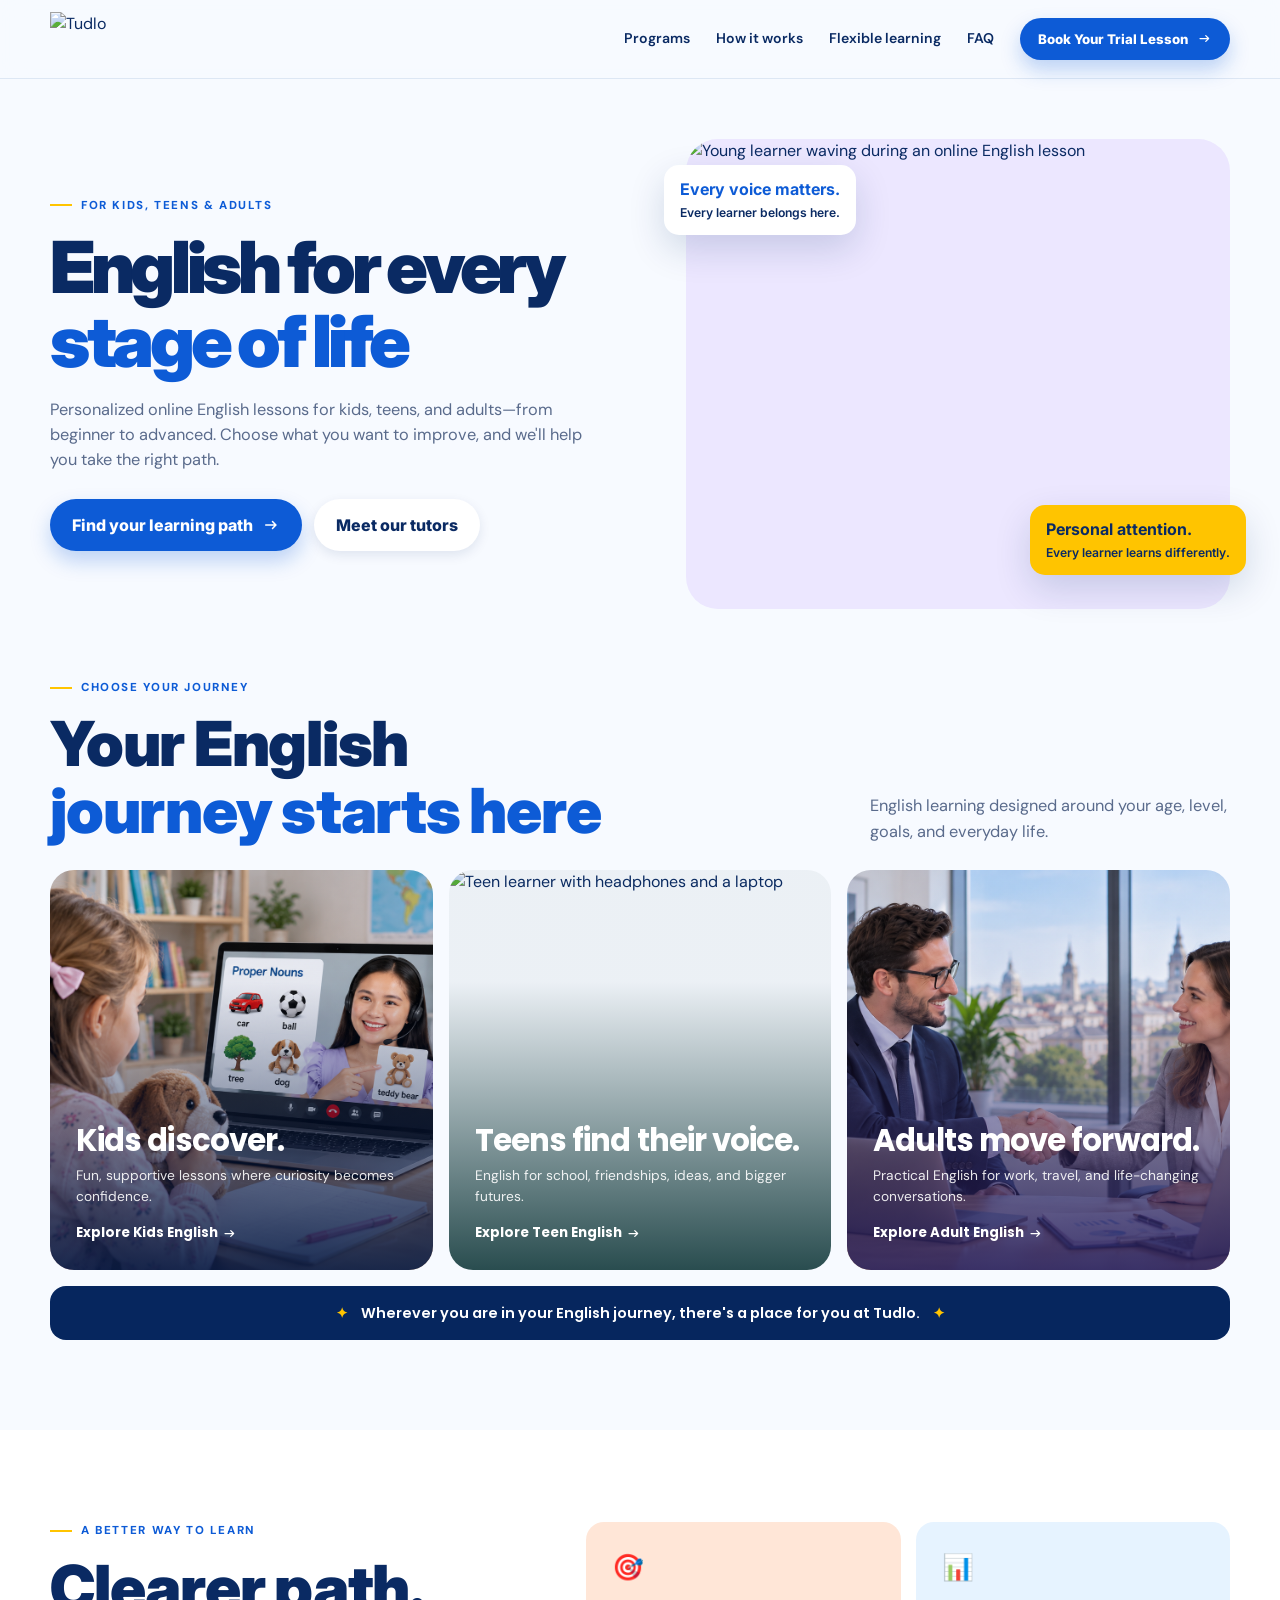
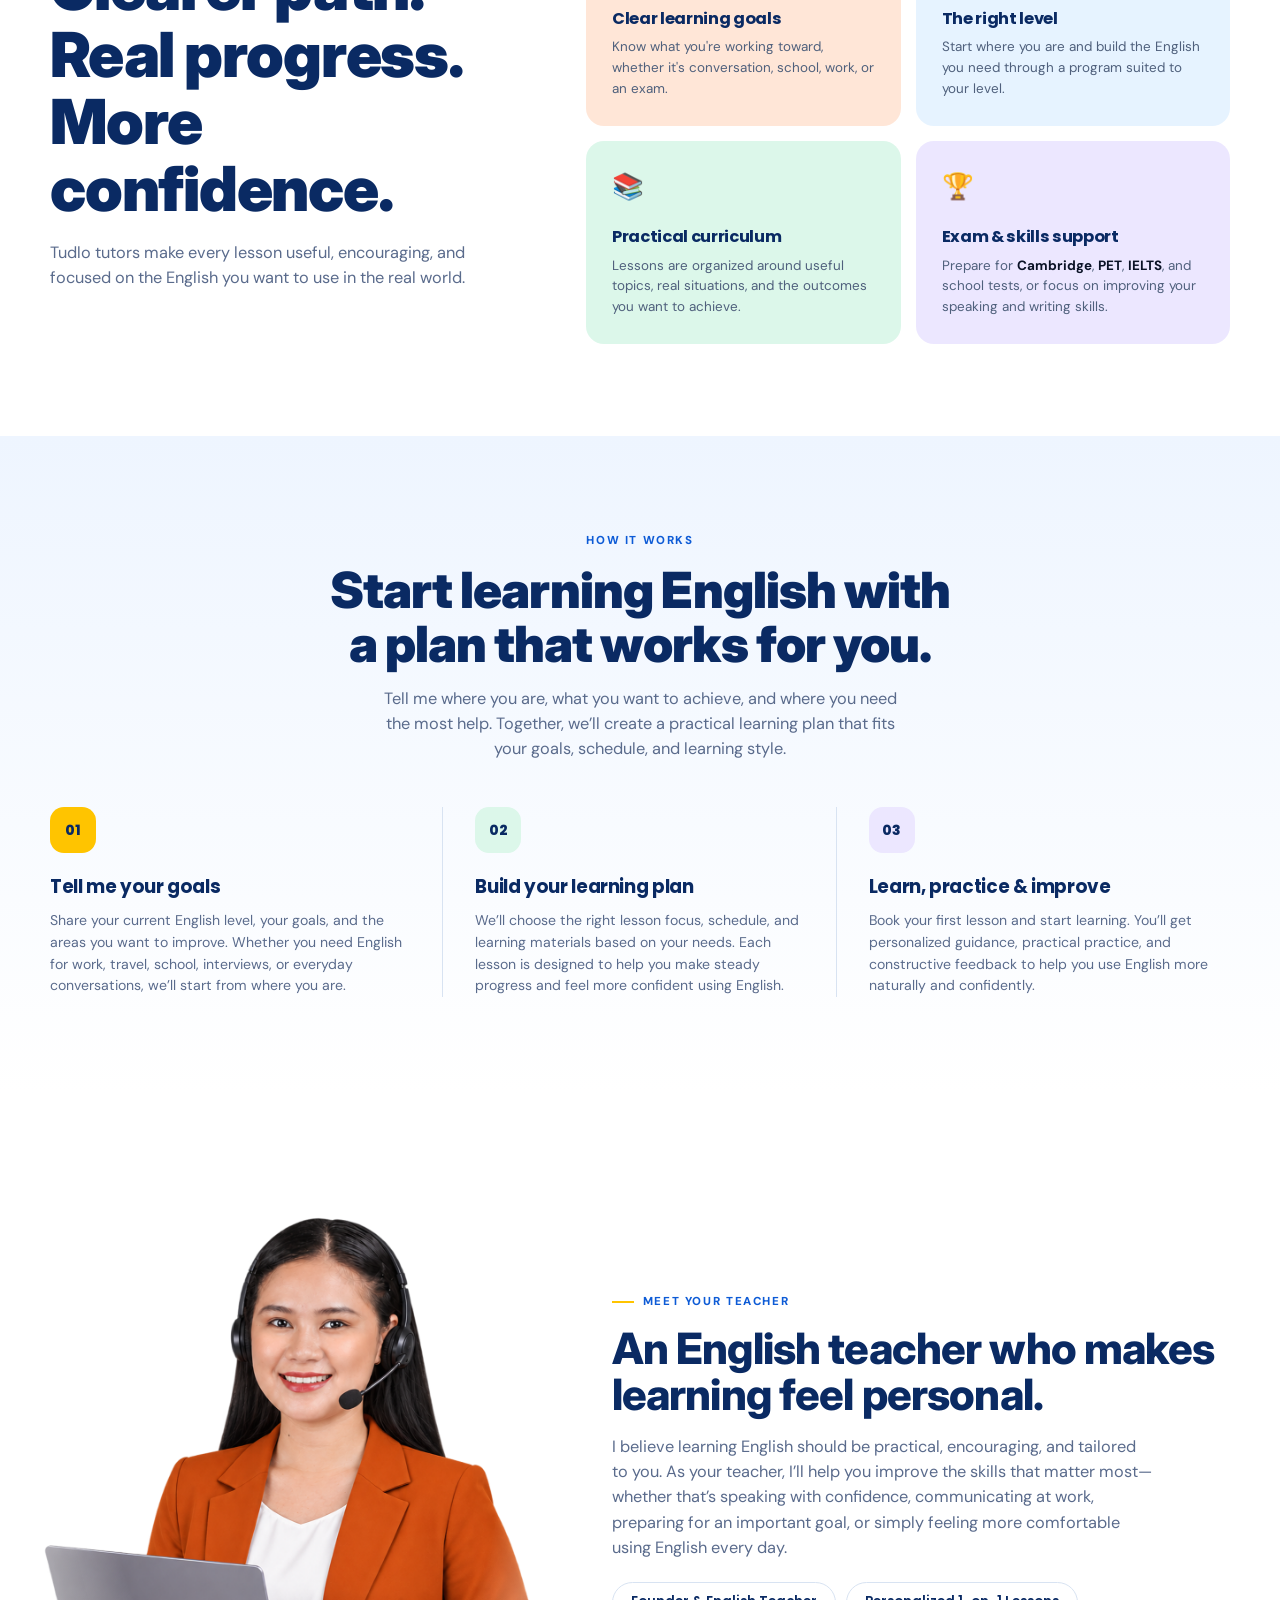
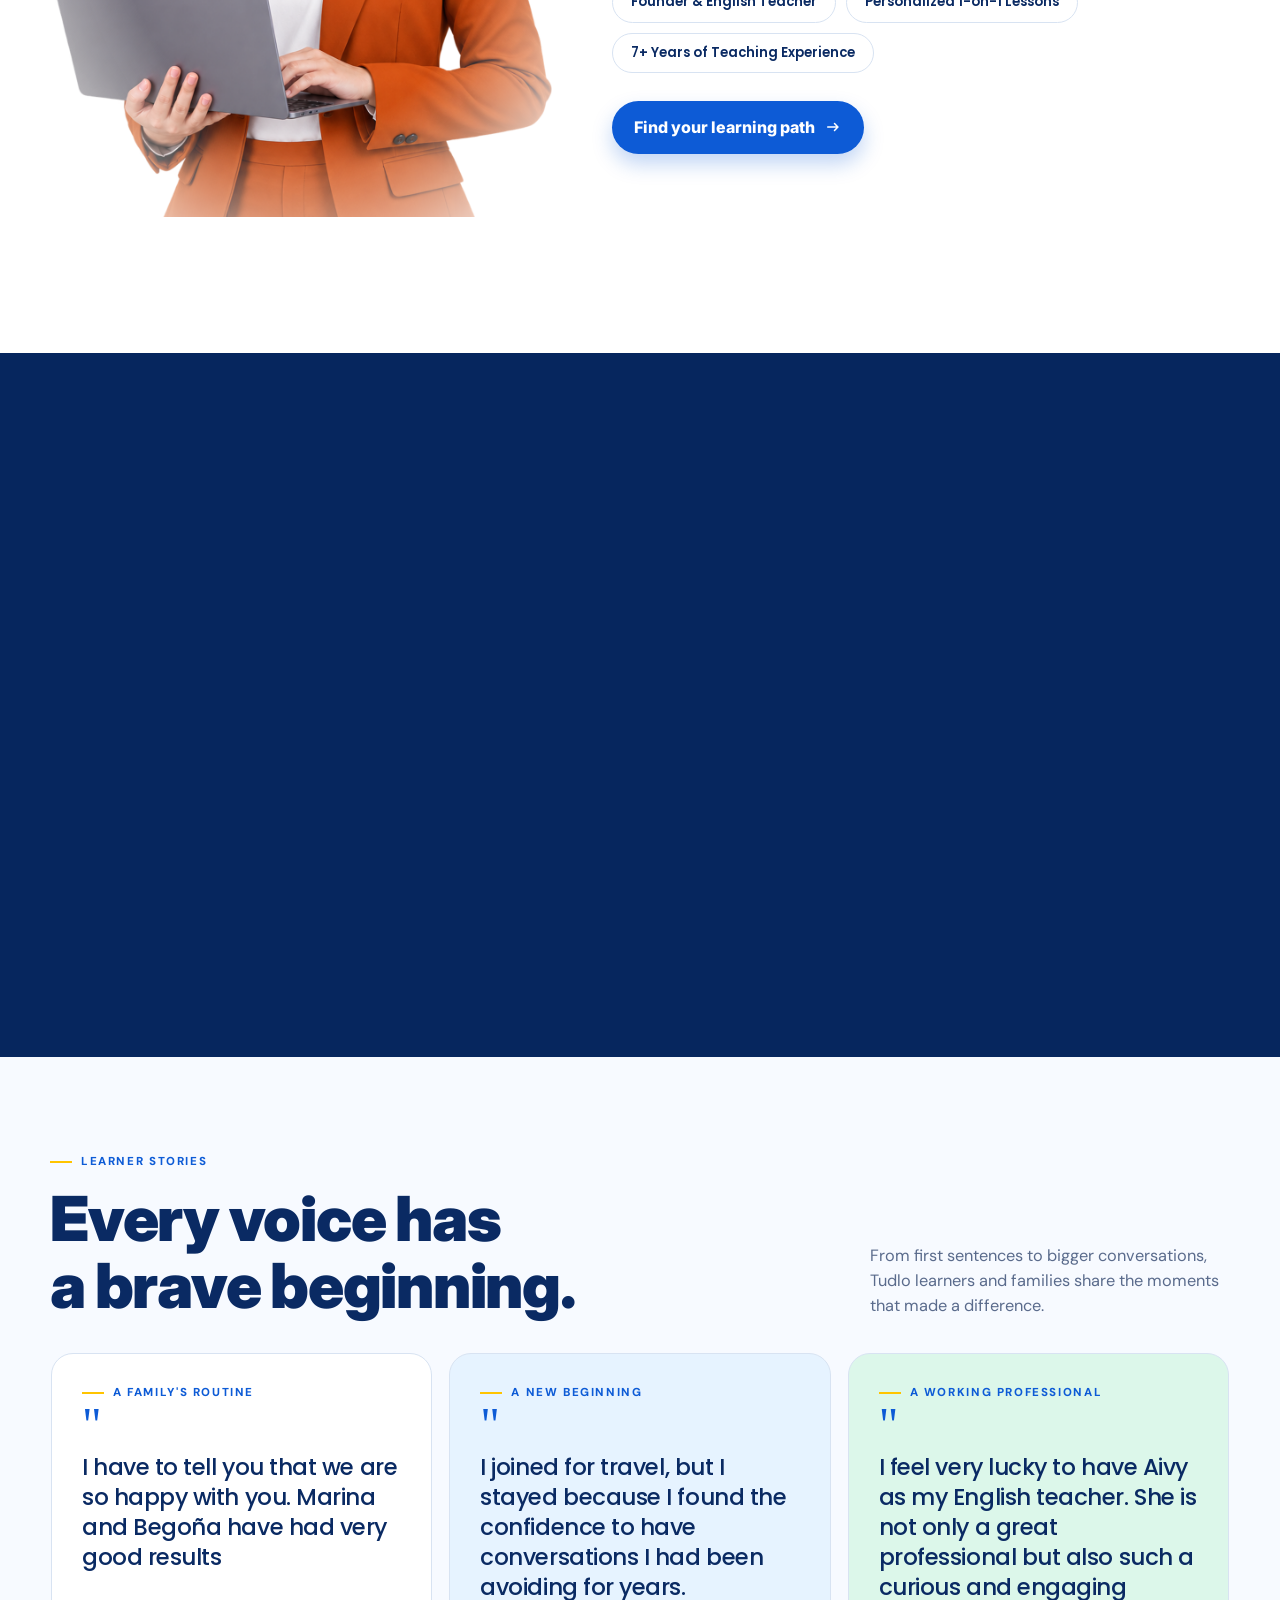
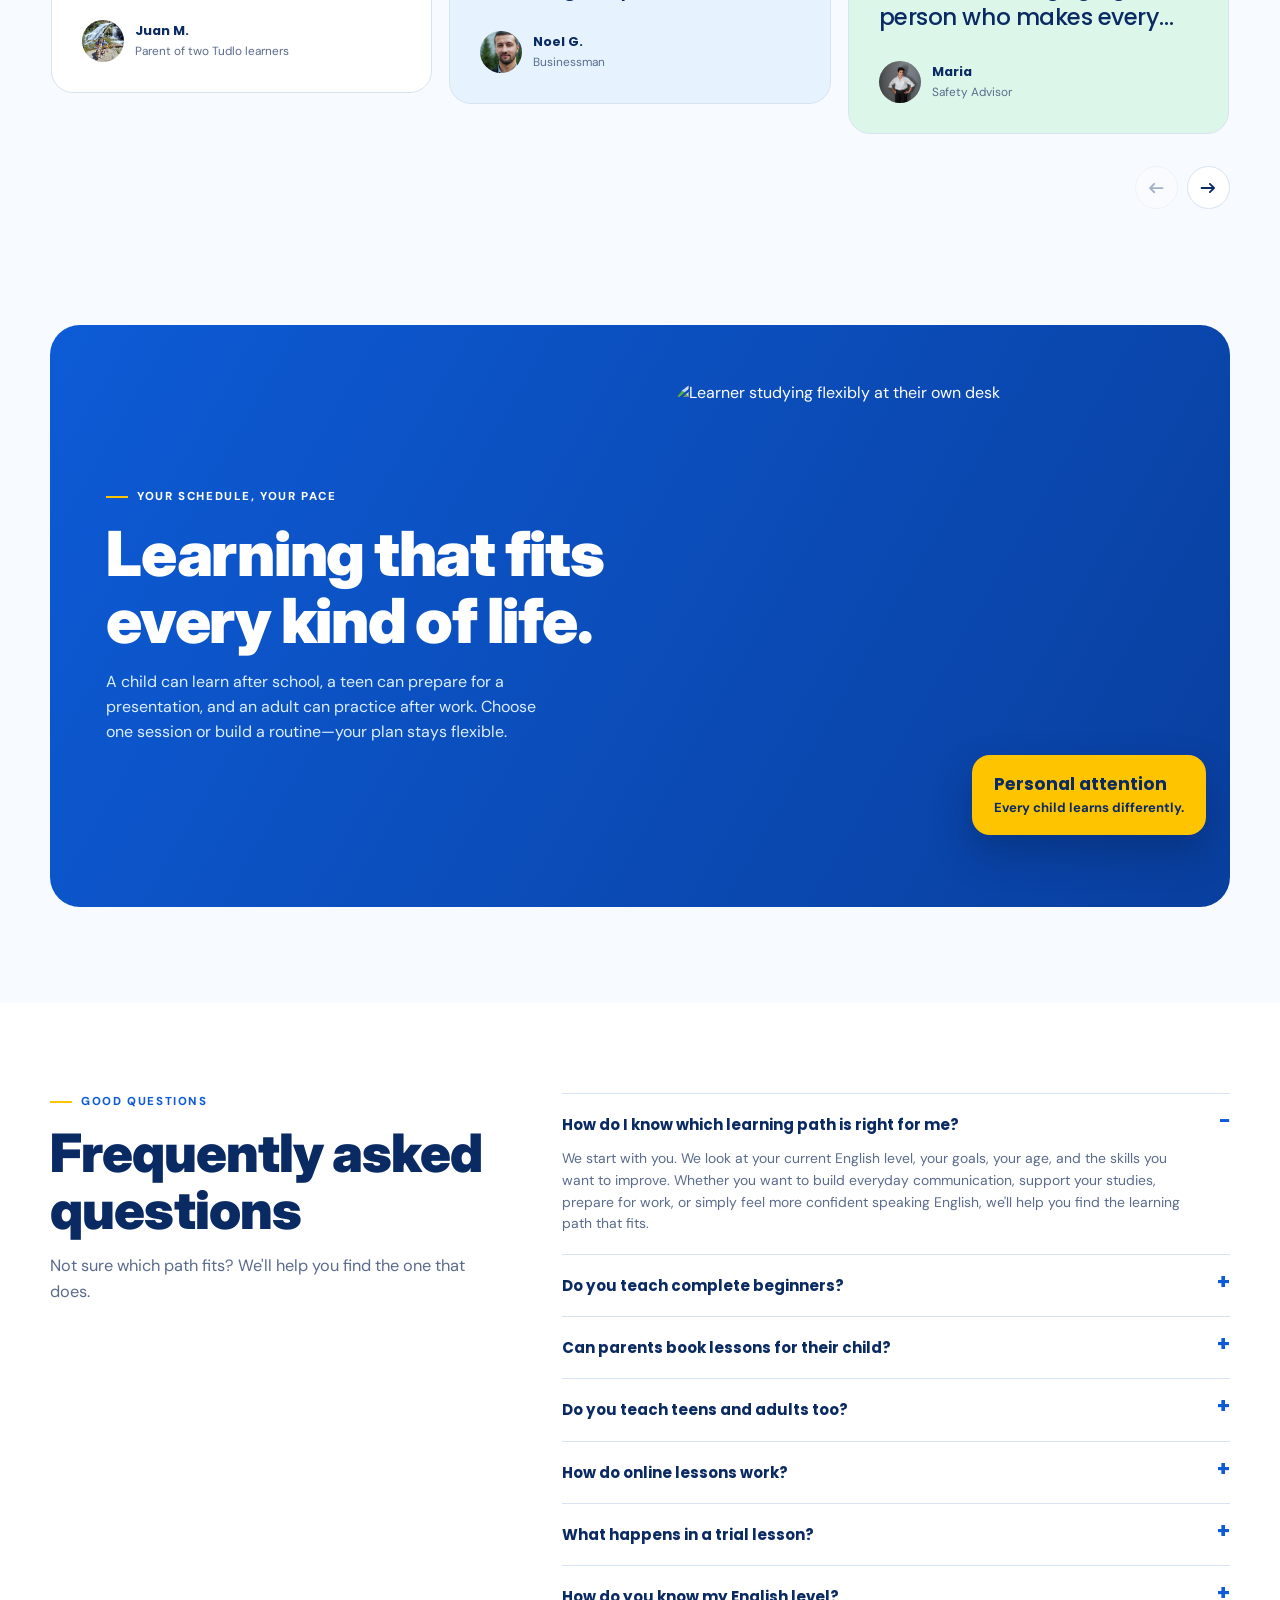
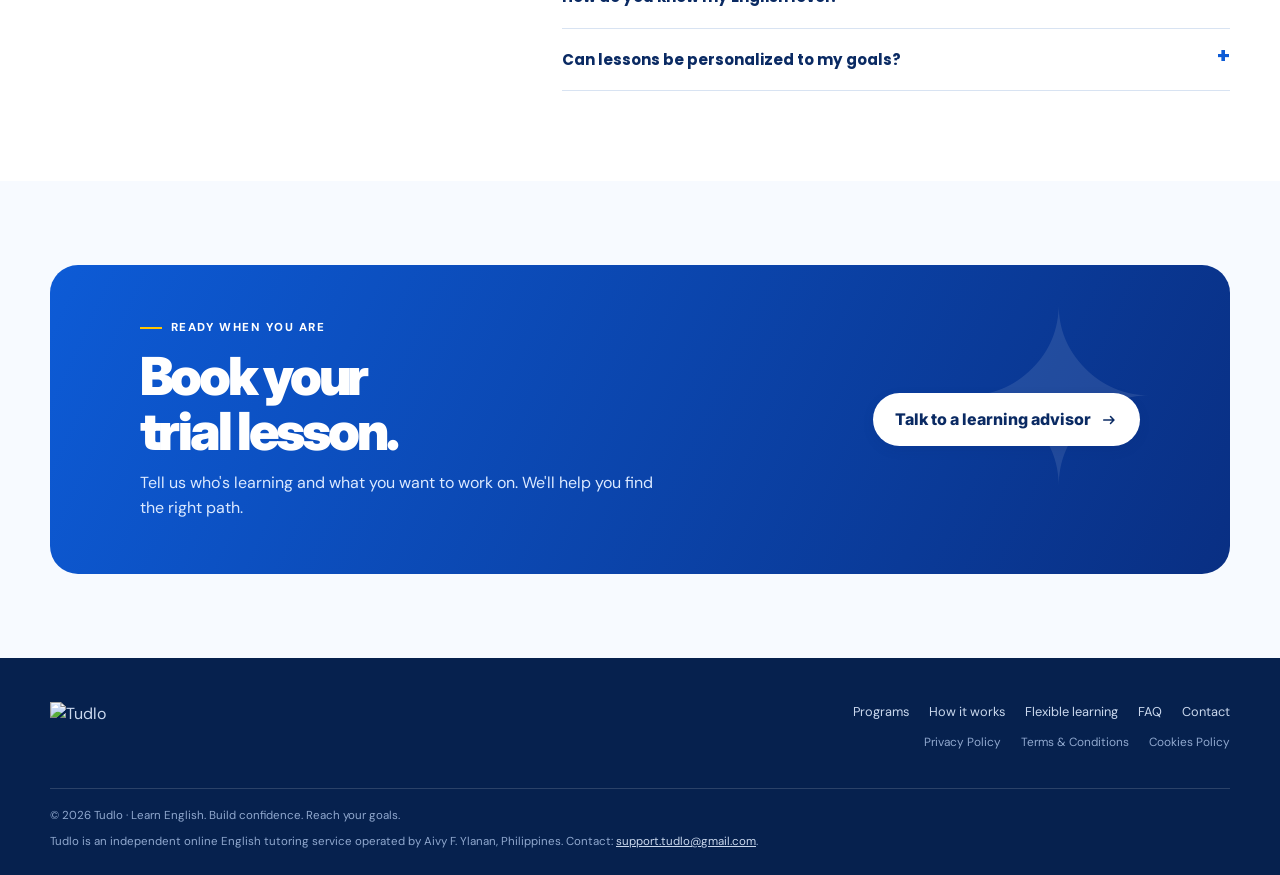
==== index.html @ 6ec5b201 "update" ====
<!doctype html>
<html lang="en">
  <head>
    <meta charset="utf-8" />
    <meta name="viewport" content="width=device-width,initial-scale=1" />
    <meta
      name="description"
      content="Tudlo — personalized online English lessons for kids, teens, and adults, from beginner to advanced."
    />
    <title>Tudlo — English for every stage of life</title>
    <link rel="canonical" href="https://tudlo-english.com/" />
    <link rel="icon" href="assets/logo/tudlo-logo-2.png" />
    <link rel="preconnect" href="https://fonts.googleapis.com" />
    <link rel="preconnect" href="https://fonts.gstatic.com" crossorigin />
    <link
      href="https://fonts.googleapis.com/css2?family=DM+Sans:wght@400;500;600;700&family=Poppins:wght@500;600;700;800&family=Inter:wght@400;500;600;700;800;900&display=swap"
      rel="stylesheet"
    />
    <!-- ?v= is a cache-buster — bump it whenever styles.css changes, or
         browsers (Safari especially) can keep serving a stale cached copy
         even after the new file is live on GitHub Pages. -->
    <link rel="stylesheet" href="assets/css/styles.css?v=7" />
  </head>
  <body>
    <header>
      <nav class="wrap nav">
        <a class="logo" href="#home"
          ><img src="assets/logo/tudlo-logo-1.png" alt="Tudlo"
        /></a>
        <div class="nav-links" id="navLinks">
          <a href="#programs">Programs</a><a href="#how">How it works</a
          ><a href="#flex">Flexible learning</a><a href="#faq">FAQ</a
          ><button class="btn btn-blue js-open">
            Book Your Trial Lesson
            <span class="ico-arrow" aria-hidden="true"></span>
          </button>
        </div>
        <button class="menu" id="menu" aria-label="Open navigation">☰</button>
      </nav>
    </header>

    <main id="home">
      <!-- HERO -->
      <section class="hero">
        <div class="wrap hero-top">
          <div class="hero-copy">
            <span class="eyebrow">For kids, teens &amp; adults</span>
            <h1>
              <span>English for every</span
              ><span class="hl">stage of life</span>
            </h1>
            <p class="lead">
              Personalized online English lessons for kids, teens, and
              adults—from beginner to advanced. Choose what you want to improve,
              and we'll help you take the right path.
            </p>
            <div class="hero-actions">
              <button class="btn btn-blue js-open">
                Find your learning path
                <span class="ico-arrow" aria-hidden="true"></span></button
              ><a class="btn btn-white" href="#teacher">Meet our tutors</a>
            </div>
          </div>
          <div class="hero-art">
            <div class="hero-photo">
              <img
                src="assets/images/moderna-sprak-section-1.webp"
                alt="Young learner waving during an online English lesson"
              />
            </div>
            <div class="bubble one">
              <b>Every voice matters.</b>Every learner belongs here.
            </div>
            <div class="bubble two">
              <b>Personal attention.</b>Every learner learns differently.
            </div>
          </div>
        </div>
      </section>

      <!-- JOURNEY -->
      <section class="journey" id="journeys">
        <div class="wrap">
          <div class="journey-intro">
            <div>
              <span class="eyebrow">Choose your journey</span>
              <h2 class="heading heading-split" style="margin-top: 13px">
                <span>Your English</span
                ><span class="hl">journey starts here</span>
              </h2>
            </div>
            <p>
              English learning designed around your age, level, goals, and
              everyday life.
            </p>
          </div>
          <div class="journey-grid">
            <article class="journey-card">
              <img
                src="assets/images/kids-img.png"
                alt="Child in headphones learning online"
                loading="lazy"
              />
              <h3>Kids discover.</h3>
              <p>Fun, supportive lessons where curiosity becomes confidence.</p>
              <a class="js-open" href="#enquire"
                >Explore Kids English
                <span class="ico-arrow" aria-hidden="true"></span
              ></a>
            </article>
            <article class="journey-card">
              <img
                src="assets/images/pexels-karola-g-6256018.jpg"
                alt="Teen learner with headphones and a laptop"
                loading="lazy"
              />
              <h3>Teens find their voice.</h3>
              <p>English for school, friendships, ideas, and bigger futures.</p>
              <a class="js-open" href="#enquire"
                >Explore Teen English
                <span class="ico-arrow" aria-hidden="true"></span
              ></a>
            </article>
            <article class="journey-card">
              <img
                src="assets/images/adults-img.png"
                alt="Adult learner studying with a laptop at home"
                loading="lazy"
              />
              <h3>Adults move forward.</h3>
              <p>
                Practical English for work, travel, and life-changing
                conversations.
              </p>
              <a class="js-open" href="#enquire"
                >Explore Adult English
                <span class="ico-arrow" aria-hidden="true"></span
              ></a>
            </article>
          </div>
          <div class="ribbon">
            <b>✦</b> Wherever you are in your English journey, there's a place
            for you at Tudlo. <b>✦</b>
          </div>
        </div>
      </section>

      <!-- WHY -->
      <section class="why">
        <div class="wrap why-grid">
          <div>
            <span class="eyebrow">A better way to learn</span>
            <h2 class="heading heading-split">
              <span>Clearer path.</span><span>Real progress.</span
              ><span>More</span><span>confidence.</span>
            </h2>
            <p class="lead">
              Tudlo tutors make every lesson useful, encouraging, and focused on
              the English you want to use in the real world.
            </p>
          </div>
          <div class="feature-cards">
            <article class="feature">
              <div class="feature-icon">🎯</div>
              <h3>Clear learning goals</h3>
              <p>
                Know what you're working toward, whether it's conversation,
                school, work, or an exam.
              </p>
            </article>
            <article class="feature">
              <div class="feature-icon">📊</div>
              <h3>The right level</h3>
              <p>
                Start where you are and build the English you need through a
                program suited to your level.
              </p>
            </article>
            <article class="feature">
              <div class="feature-icon">📚</div>
              <h3>Practical curriculum</h3>
              <p>
                Lessons are organized around useful topics, real situations, and
                the outcomes you want to achieve.
              </p>
            </article>
            <article class="feature">
              <div class="feature-icon">🏆</div>
              <h3>Exam &amp; skills support</h3>
              <p>
                Prepare for <strong>Cambridge</strong>, <strong>PET</strong>,
                <strong>IELTS</strong>, and school tests, or focus on improving
                your speaking and writing skills.
              </p>
            </article>
          </div>
        </div>
      </section>

      <!-- HOW IT WORKS -->
      <section class="path" id="how">
        <div class="wrap">
          <div class="path-head">
            <span class="eyebrow">How it works</span>
            <h2 class="heading heading-split">
              <span>Start learning English with</span
              ><span>a plan that works for you.</span>
            </h2>
            <p class="lead">
              Tell me where you are, what you want to achieve, and where you
              need the most help. Together, we’ll create a practical learning
              plan that fits your goals, schedule, and learning style.
            </p>
          </div>
          <div class="steps">
            <article class="step">
              <div class="step-number">01</div>
              <h3>Tell me your goals</h3>
              <p>
                Share your current English level, your goals, and the areas you
                want to improve. Whether you need English for work, travel,
                school, interviews, or everyday conversations, we’ll start from
                where you are.
              </p>
            </article>
            <article class="step">
              <div class="step-number">02</div>
              <h3>Build your learning plan</h3>
              <p>
                We’ll choose the right lesson focus, schedule, and learning
                materials based on your needs. Each lesson is designed to help
                you make steady progress and feel more confident using English.
              </p>
            </article>
            <article class="step">
              <div class="step-number">03</div>
              <h3>Learn, practice &amp; improve</h3>
              <p>
                Book your first lesson and start learning. You’ll get
                personalized guidance, practical practice, and constructive
                feedback to help you use English more naturally and confidently.
              </p>
            </article>
          </div>
        </div>
      </section>

      <!-- MEET YOUR TEACHER -->
      <section class="teacher" id="teacher">
        <div class="wrap teacher-grid">
          <div class="teacher-photo">
            <img
              src="assets/images/aivy-img-new.png"
              alt="Tudlo founder and English teacher"
              loading="lazy"
            />
            <!-- <div class="teacher-chip">
              <b>Your Teacher</b><span>Founder &amp; English Teacher</span>
            </div> -->
          </div>
          <div>
            <span class="eyebrow">Meet your teacher</span>
            <h2 class="heading heading-split">
              <span>An English teacher who makes</span
              ><span>learning feel personal.</span>
            </h2>
            <p class="lead">
              I believe learning English should be practical, encouraging, and
              tailored to you. As your teacher, I’ll help you improve the skills
              that matter most—whether that’s speaking with confidence,
              communicating at work, preparing for an important goal, or simply
              feeling more comfortable using English every day.
            </p>
            <div class="teacher-tags">
              <span>Founder &amp; English Teacher</span>
              <span>Personalized 1-on-1 Lessons</span>
              <span>7+ Years of Teaching Experience</span>
            </div>
            <button class="btn btn-blue js-open">
              Find your learning path
              <span class="ico-arrow" aria-hidden="true"></span>
            </button>
          </div>
        </div>
      </section>

      <!-- PROGRAMS -->
      <section class="programs" id="programs">
        <div class="wrap">
          <div class="program-head">
            <div>
              <span class="eyebrow">Programs</span>
              <h2
                class="heading heading-split"
                style="margin-top: 13px; color: #fff"
              >
                <span>Find the English</span><span>program you need.</span>
              </h2>
            </div>
          </div>
          <div class="program-grid">
            <article class="program">
              <span class="program-label">General English · all levels</span>
              <h3>Build stronger everyday English.</h3>
              <p>
                Improve your grammar, vocabulary, reading, listening, and
                speaking through practical lessons designed around real-life
                communication. Build a solid foundation and use English with
                greater confidence.
              </p>
              <a class="js-open" href="#enquire"
                >Explore General English
                <span class="ico-arrow" aria-hidden="true"></span
              ></a>
            </article>
            <article class="program">
              <span class="program-label"
                >Conversation · Speaking · pronunciation</span
              >
              <h3>Speak more naturally and confidently.</h3>
              <p>
                Get more comfortable expressing yourself in English. Practice
                real conversations, improve your pronunciation, expand your
                vocabulary, and receive supportive feedback along the way.
              </p>
              <a class="js-open" href="#enquire"
                >Improve Your Speaking →
                <span class="ico-arrow" aria-hidden="true"></span
              ></a>
            </article>
            <article class="program">
              <span class="program-label"
                >Business English · Exams · Interview Prep</span
              >
              <h3>Prepare for your next opportunity.</h3>
              <p>
                Build the English skills you need for work, exams, and job
                interviews. Practice professional communication, strengthen your
                confidence, and prepare with focused lessons based on your
                specific goals.
              </p>
              <a class="js-open" href="#enquire"
                >Reach Your Goal
                <span class="ico-arrow" aria-hidden="true"></span
              ></a>
            </article>
          </div>
        </div>
      </section>

      <!-- STORIES -->
      <section class="stories">
        <div class="wrap">
          <div class="stories-head">
            <div>
              <span class="eyebrow">Learner stories</span>
              <h2 class="heading heading-split">
                <span>Every voice has</span><span>a brave beginning.</span>
              </h2>
            </div>
            <p>
              From first sentences to bigger conversations, Tudlo learners and
              families share the moments that made a difference.
            </p>
          </div>
          <div class="stories-grid">
            <article class="story">
              <span class="eyebrow">A FAMILY'S ROUTINE</span>
              <div class="quote-mark">"</div>
              <blockquote class="quote">
                I have to tell you that we are so happy with you. Marina and
                Begoña have had very good results
              </blockquote>
              <div class="person">
                <img
                  src="assets/images/student-jose m.png"
                  alt="Jose"
                  loading="lazy"
                />
                <div>
                  <b>Juan M.</b
                  ><span class="role">Parent of two Tudlo learners</span>
                </div>
              </div>
            </article>
            <article class="story">
              <span class="eyebrow">A New Beginning</span>
              <div class="quote-mark">"</div>
              <blockquote class="quote">
                I joined for travel, but I stayed because I found the confidence
                to have conversations I had been avoiding for years.
              </blockquote>
              <div class="person">
                <img
                  src="assets/images/student-noel g.jpg"
                  alt="Noel"
                  loading="lazy"
                />
                <div><b>Noel G.</b><span class="role">Businessman</span></div>
              </div>
            </article>
            <article class="story">
              <span class="eyebrow">A working professional</span>
              <div class="quote-mark">"</div>
              <blockquote class="quote">
                I feel very lucky to have Aivy as my English teacher. She is not
                only a great professional but also such a curious and engaging
                person who makes every class interesting and pleasant. Learning
                with her is a real pleasure! She has a fantastic ability to
                adapt to your needs and keeps you motivated all the time. Her
                lessons are well-structured, dynamic, and full of interesting
                conversation. You can really see her passion for teaching. I
                have improved a lot thanks to her support and patience. I would
                highly recommend her to anyone who wants to learn English in an
                effective and enjoyable way.
              </blockquote>
              <div class="person">
                <img
                  src="assets/images/student-maria.jpg"
                  alt="Maria"
                  loading="lazy"
                />
                <div><b>Maria</b><span class="role">Safety Advisor</span></div>
              </div>
            </article>
            <article class="story">
              <span class="eyebrow">A student's win</span>
              <div class="quote-mark">"</div>
              <blockquote class="quote">
                Sin duda, una excelente docente y una gran profesional. Tiene
                una forma de enseñar muy especial: es paciente, amable, clara y
                siempre está dispuesta a ayudar. Sus clases son dinámicas,
                interesantes y motivadoras, y consigue que aprender inglés no se
                sienta como una obligación, sino como una experiencia agradable.
                Valoro muchísimo su dedicación, su empatía y la manera en que se
                preocupa por que realmente comprendamos y avancemos. Una
                profesora que transmite confianza, entusiasmo y amor por la
                enseñanza. ¡La recomiendo al 100 %!
              </blockquote>
              <div class="person">
                <img
                  src="assets/images/student-yessi g.png"
                  alt="Yessi"
                  loading="lazy"
                />
                <div><b>Yessi G.</b><span class="role">Psychologist</span></div>
              </div>
            </article>
            <article class="story">
              <span class="eyebrow">A working professional</span>
              <div class="quote-mark">"</div>
              <blockquote class="quote">
                She is an incredible teacher. Her classes are dynamic,
                well-structured, and genuinely engaging. What stands out most
                about her is her ability to explain complex concepts clearly—she
                breaks down tricky grammar points and makes them easy to grasp
                right away. She adapts completely to your specific level and
                individual needs. Whether you want to boost your conversational
                confidence, prepare for an exam, or focus on professional
                English, she tailors every lesson to your personal goals and
                learning pace. Her patience, encouragement, and supportive
                approach make you feel completely comfortable making mistakes
                and speaking up. I couldn't recommend her more highly!
              </blockquote>
              <div class="person">
                <img
                  src="assets/images/student-inma.png"
                  alt="Maria"
                  loading="lazy"
                />
                <div>
                  <b>Inma M.</b><span class="role">Procurement Manager</span>
                </div>
              </div>
            </article>
          </div>
        </div>
      </section>

      <!-- FLEXIBLE LEARNING -->
      <section class="flexfit" id="flex">
        <div class="wrap">
          <div class="flexfit-box">
            <div>
              <span class="eyebrow">Your schedule, your pace</span>
              <h2 class="heading heading-split" style="color: #fff">
                <span>Learning that fits</span><span>every kind of life.</span>
              </h2>
              <p>
                A child can learn after school, a teen can prepare for a
                presentation, and an adult can practice after work. Choose one
                session or build a routine—your plan stays flexible.
              </p>
            </div>
            <div class="flexfit-art">
              <img
                src="assets/images/pexels-katerina-holmes-5905962.jpg"
                alt="Learner studying flexibly at their own desk"
                loading="lazy"
              />
              <div class="flexfit-badge">
                <b>Personal attention</b>Every child learns differently.
              </div>
            </div>
          </div>
        </div>
      </section>

      <!-- FAQ -->
      <section class="faq" id="faq">
        <div class="wrap faq-grid">
          <div>
            <span class="eyebrow">Good questions</span>
            <h2 class="heading heading-split">
              <span>Frequently asked</span><span>questions</span>
            </h2>
            <p class="lead">
              Not sure which path fits? We'll help you find the one that does.
            </p>
          </div>
          <div class="faq-list">
            <!-- 1 -->
            <details open>
              <summary>
                How do I know which learning path is right for me?
              </summary>
              <p>
                We start with you. We look at your current English level, your
                goals, your age, and the skills you want to improve. Whether you
                want to build everyday communication, support your studies,
                prepare for work, or simply feel more confident speaking
                English, we'll help you find the learning path that fits.
              </p>
            </details>
            <!-- 2 -->
            <details>
              <summary>Do you teach complete beginners?</summary>
              <p>
                Absolutely. You don't need to have a strong English foundation
                to get started. Lessons can begin with the basics and gradually
                build your vocabulary, grammar, listening, speaking, and
                confidence at a comfortable pace.
              </p>
            </details>
            <!-- 3 -->
            <details>
              <summary>Can parents book lessons for their child?</summary>
              <p>
                Yes. Parents can arrange online English lessons for their
                children. Lessons are adapted to the learner's age, English
                level, interests, and goals, with a supportive approach that
                makes learning engaging and comfortable.
              </p>
            </details>
            <!-- 4 -->
            <details>
              <summary>Do you teach teens and adults too?</summary>
              <p>
                Yes. Tudlo is for kids, teens, and adults, from beginner to
                advanced levels. Lessons are adapted to each learner, whether
                the goal is school English, everyday communication, travel,
                work, exams, or becoming a more confident English speaker.
              </p>
            </details>
            <!-- 5 -->
            <details>
              <summary>How do online lessons work?</summary>
              <p>
                Lessons take place live online with your tutor. You can learn
                from wherever you are without needing to travel to a classroom.
                During lessons, you'll work on practical English skills through
                conversation, guided activities, explanations, and practice
                based on your level and goals.
              </p>
            </details>
            <!-- 6 -->
            <details>
              <summary>What happens in a trial lesson?</summary>
              <p>
                A trial lesson is a chance to meet your tutor, talk about your
                goals, and experience how Tudlo lessons work. We'll get a sense
                of your current English level and identify areas you can work
                on. Most importantly, it's an opportunity for you to see whether
                Tudlo feels like the right fit before continuing.
              </p>
            </details>
            <!-- 7 -->
            <details>
              <summary>How do you know my English level?</summary>
              <p>
                We look at how you use English, not just a test score. Your
                tutor can consider your speaking, listening, vocabulary,
                grammar, and ability to communicate. This helps us understand
                where you are now and choose lessons that are neither too easy
                nor too difficult.
              </p>
            </details>
            <!-- 8 -->
            <details>
              <summary>Can lessons be personalized to my goals?</summary>
              <p>
                Yes. That's at the heart of Tudlo. Your lessons can focus on the
                English you actually need—whether that's speaking more
                naturally, improving pronunciation, preparing for an exam,
                succeeding at school or work, traveling, or simply becoming more
                confident in everyday conversations.
              </p>
            </details>
          </div>
        </div>
      </section>

      <!-- CTA -->
      <section class="cta" id="enquire">
        <div class="wrap cta-box">
          <div>
            <span class="eyebrow" style="color: var(--white)"
              >Ready when you are</span
            >
            <h2><span>Book your</span><span>trial lesson.</span></h2>
            <p>
              Tell us who's learning and what you want to work on. We'll help
              you find the right path.
            </p>
          </div>
          <div class="cta-actions">
            <button class="btn btn-white js-open">
              Talk to a learning advisor
              <span class="ico-arrow" aria-hidden="true"></span>
            </button>
          </div>
        </div>
      </section>
    </main>

    <footer>
      <div class="wrap foot">
        <img src="assets/logo/tudlo-logo-2.png" alt="Tudlo" />
        <div class="foot-links">
          <div class="foot-links-row">
            <a href="#programs">Programs</a><a href="#how">How it works</a
            ><a href="#flex">Flexible learning</a><a href="#faq">FAQ</a
            ><a href="mailto:support.tudlo@gmail.com">Contact</a>
          </div>
          <div class="foot-links-row foot-links-legal">
            <a href="privacy-policy.html">Privacy Policy</a
            ><a href="terms-and-conditions.html">Terms &amp; Conditions</a
            ><a href="cookies-policy.html">Cookies Policy</a>
          </div>
        </div>
      </div>
      <div class="wrap fine">
        <p>© 2026 Tudlo · Learn English. Build confidence. Reach your goals.</p>
        <p>
          Tudlo is an independent online English tutoring service operated by
          Aivy F. Ylanan, Philippines. Contact:
          <a href="mailto:support.tudlo@gmail.com">support.tudlo@gmail.com</a>.
        </p>
      </div>
    </footer>

    <div class="modal-backdrop" id="modal" aria-hidden="true">
      <section
        class="modal"
        role="dialog"
        aria-modal="true"
        aria-labelledby="modalTitle"
      >
        <button class="modal-close" id="modalClose" aria-label="Close">×</button
        ><span class="eyebrow">Book your trial lesson</span>
        <h2 id="modalTitle">Let's find a great fit.</h2>
        <p>
          Tell us who is learning and what they're hoping to do with English.
        </p>
        <form id="form" action="https://api.web3forms.com/submit" method="POST">
          <!-- Web3Forms: get a free access key at https://web3forms.com
               (enter the email that should receive submissions, then paste the
               key below). Free plan = 250 submissions/month.
               Submissions are delivered to support.tudlo@gmail.com. -->
          <input
            type="hidden"
            name="access_key"
            value="647b317e-a452-4b34-850e-eac32e772c2b"
          />
          <input
            type="hidden"
            name="subject"
            value="New trial lesson request — Tudlo"
          />
          <input type="hidden" name="from_name" value="Tudlo Landing Page" />
          <!-- honeypot: real people never fill this; bots do -->
          <input
            type="checkbox"
            name="botcheck"
            style="display: none"
            tabindex="-1"
            autocomplete="off"
            aria-hidden="true"
          />
          <div class="form-grid">
            <div class="field">
              <label for="name">Your name</label
              ><input id="name" name="name" required placeholder="Your name" />
            </div>
            <div class="field">
              <label for="email">Email address</label
              ><input
                id="email"
                name="email"
                required
                type="email"
                placeholder="you@example.com"
              />
            </div>
            <div class="field">
              <label for="messenger">Preferred messaging app</label
              ><select
                id="messenger"
                class="messenger"
                name="messenger"
                data-app="WhatsApp"
              >
                <option selected>WhatsApp</option>
                <option>Telegram</option>
                <option>KakaoTalk</option>
              </select>
            </div>
            <div class="field">
              <label for="messengerContact">Your number</label
              ><input
                id="messengerContact"
                name="messenger_contact"
                type="tel"
                autocomplete="tel"
                placeholder="e.g. +82 10 1234 5678"
                required
              />
            </div>
            <div class="field">
              <label for="learner">Who is learning?</label
              ><select id="learner" name="learner" required>
                <option value="">Choose one</option>
                <option>Child (ages 6–12)</option>
                <option>Teen (ages 13–18)</option>
                <option>University student</option>
                <option>Working professional / adult</option>
              </select>
            </div>
            <div class="field">
              <label for="focus">What would you like to improve?</label
              ><select id="focus" name="focus">
                <option>General English</option>
                <option>Conversation &amp; pronunciation</option>
                <option>Exam preparation (IELTS, Cambridge…)</option>
                <option>Business English</option>
                <option>Not sure yet</option>
              </select>
            </div>
            <div class="field full">
              <label for="goal">Your goal in one line</label
              ><input
                id="goal"
                name="goal"
                placeholder="e.g. speaking more confidently at work"
              />
            </div>
          </div>
          <label class="consent">
            <input
              type="checkbox"
              name="consent"
              value="Agreed to the Privacy Policy and Terms &amp; Conditions"
              required
            />
            <span
              >I have read and agree to the
              <a href="privacy-policy.html" target="_blank" rel="noopener"
                >Privacy Policy</a
              >
              and
              <a href="terms-and-conditions.html" target="_blank" rel="noopener"
                >Terms &amp; Conditions</a
              >. If the learner is under 18, I am their parent or legal guardian
              and I consent on their behalf.</span
            >
          </label>
          <button
            class="btn btn-blue"
            type="submit"
            style="width: 100%; margin-top: 18px"
          >
            Send my request <span class="ico-arrow" aria-hidden="true"></span>
          </button>
          <div class="success" id="success" role="status">
            Thank you! A Tudlo learning advisor will be in touch soon.
          </div>
        </form>
      </section>
    </div>

    <script>
      const menu = document.getElementById("menu"),
        nav = document.getElementById("navLinks"),
        modal = document.getElementById("modal"),
        close = document.getElementById("modalClose");
      menu.addEventListener("click", () => {
        nav.classList.toggle("open");
        menu.textContent = nav.classList.contains("open") ? "×" : "☰";
      });
      document.querySelectorAll(".nav-links a").forEach((a) =>
        a.addEventListener("click", () => {
          nav.classList.remove("open");
          menu.textContent = "☰";
        }),
      );
      const open = () => {
          modal.classList.add("show");
          modal.setAttribute("aria-hidden", "false");
          setTimeout(() => document.getElementById("name").focus(), 30);
        },
        shut = () => {
          modal.classList.remove("show");
          modal.setAttribute("aria-hidden", "true");
        };
      document.querySelectorAll(".js-open").forEach((x) =>
        x.addEventListener("click", (e) => {
          e.preventDefault();
          open();
        }),
      );
      close.addEventListener("click", shut);
      modal.addEventListener("click", (e) => {
        if (e.target === modal) shut();
      });
      document.addEventListener("keydown", (e) => {
        if (e.key === "Escape") shut();
      });
      // FAQ accordion — opening one question closes any other that's open.
      const faqItems = document.querySelectorAll(".faq-list details");
      faqItems.forEach((item) =>
        item.addEventListener("toggle", () => {
          if (!item.open) return;
          faqItems.forEach((other) => {
            if (other !== item) other.open = false;
          });
        }),
      );
      const carousel = document.querySelector(".stories-grid"),
        controls = document.createElement("div");
      controls.className = "carousel-controls";
      controls.setAttribute("aria-label", "Testimonial controls");
      controls.innerHTML =
        '<button class="carousel-btn" type="button" aria-label="Previous testimonials"><span class="ico-arrow left" aria-hidden="true"></span></button><button class="carousel-btn" type="button" aria-label="Next testimonials"><span class="ico-arrow" aria-hidden="true"></span></button>';
      carousel.after(controls);
      const [previous, next] = controls.querySelectorAll("button");

      const stories = [...carousel.querySelectorAll(".story")];
      const stepSize = () => stories[0].offsetWidth + 17;
      // 1px tolerance so sub-pixel rounding can't leave a button stuck disabled
      const maxScroll = () => carousel.scrollWidth - carousel.clientWidth - 1;
      const updateButtons = () => {
        const max = maxScroll();
        previous.disabled = carousel.scrollLeft <= 1;
        next.disabled = carousel.scrollLeft >= max;
      };
      updateButtons();
      window.addEventListener("load", updateButtons);
      if (document.fonts && document.fonts.ready)
        document.fonts.ready.then(updateButtons);
      window.addEventListener("resize", updateButtons);

      let scrollRaf;
      const glideTo = (target, ms = 320) => {
        cancelAnimationFrame(scrollRaf);
        const clamped = Math.max(0, Math.min(target, maxScroll()));
        const from = carousel.scrollLeft;
        const dist = clamped - from;
        if (Math.abs(dist) < 1) return updateButtons();
        const t0 = performance.now();
        const tick = (now) => {
          const p = Math.min(1, (now - t0) / ms);
          const eased = p < 0.5 ? 2 * p * p : 1 - Math.pow(-2 * p + 2, 2) / 2;
          carousel.scrollLeft = from + dist * eased;
          if (p < 1) scrollRaf = requestAnimationFrame(tick);
          else updateButtons();
        };
        scrollRaf = requestAnimationFrame(tick);
      };
      // Bounded — stops at the first/last card instead of wrapping around.
      const moveCarousel = (direction) => {
        glideTo(carousel.scrollLeft + direction * stepSize());
      };
      previous.addEventListener("click", () => moveCarousel(-1));
      next.addEventListener("click", () => moveCarousel(1));

      // Floating popover — shows the full testimonial over whichever card is
      // hovered/focused. Fixed-position and appended to <body> (not a child
      // of .stories-grid) so it isn't clipped by that container's
      // overflow-x: auto scrolling.
      const storyPopover = document.createElement("div");
      storyPopover.className = "story-popover";
      storyPopover.setAttribute("role", "tooltip");
      storyPopover.setAttribute("aria-hidden", "true");
      document.body.appendChild(storyPopover);
      let popoverHideTimer;
      const positionStoryPopover = (card) => {
        const rect = card.getBoundingClientRect();
        const cx = rect.left + rect.width / 2;
        const cy = rect.top + rect.height / 2;
        storyPopover.style.left = cx + "px";
        storyPopover.style.top = cy + "px";
        // Re-clamp once the popover has real dimensions so it can't run
        // off-screen near the carousel's edges or on short viewports.
        requestAnimationFrame(() => {
          const p = storyPopover.getBoundingClientRect();
          const margin = 16;
          let left = cx,
            top = cy;
          if (p.left < margin) left += margin - p.left;
          if (p.right > innerWidth - margin)
            left -= p.right - (innerWidth - margin);
          if (p.top < margin) top += margin - p.top;
          if (p.bottom > innerHeight - margin)
            top -= p.bottom - (innerHeight - margin);
          storyPopover.style.left = left + "px";
          storyPopover.style.top = top + "px";
        });
      };
      const showStoryPopover = (card) => {
        clearTimeout(popoverHideTimer);
        // Match the popover's background to the hovered card's own color
        // (white / sky / mint, per its nth-child) instead of always white.
        storyPopover.style.background = getComputedStyle(card).backgroundColor;
        storyPopover.innerHTML =
          card.querySelector(".eyebrow").outerHTML +
          '<div class="quote-mark">"</div><blockquote class="quote">' +
          card.querySelector(".quote").textContent.trim() +
          "</blockquote>" +
          card.querySelector(".person").outerHTML;
        storyPopover.setAttribute("aria-hidden", "false");
        positionStoryPopover(card);
        storyPopover.classList.add("show");
      };
      const hideStoryPopoverSoon = () => {
        popoverHideTimer = setTimeout(() => {
          storyPopover.classList.remove("show");
          storyPopover.setAttribute("aria-hidden", "true");
        }, 100);
      };
      stories.forEach((card) => {
        card.addEventListener("mouseenter", () => showStoryPopover(card));
        card.addEventListener("mouseleave", hideStoryPopoverSoon);
        card.addEventListener("focus", () => showStoryPopover(card));
        card.addEventListener("blur", hideStoryPopoverSoon);
      });
      storyPopover.addEventListener("mouseenter", () =>
        clearTimeout(popoverHideTimer),
      );
      storyPopover.addEventListener("mouseleave", hideStoryPopoverSoon);
      document.addEventListener("keydown", (e) => {
        if (e.key === "Escape") hideStoryPopoverSoon();
      });

      const bookingForm = document.getElementById("form"),
        formMsg = document.getElementById("success");

      // Show the chosen messaging app's icon inside the dropdown.
      const messenger = document.getElementById("messenger");
      const syncMessenger = () => {
        messenger.dataset.app = messenger.value;
      };
      messenger.addEventListener("change", syncMessenger);
      bookingForm.addEventListener("reset", () => setTimeout(syncMessenger));
      bookingForm.addEventListener("submit", async (e) => {
        e.preventDefault();
        const btn = bookingForm.querySelector('button[type="submit"]');
        const btnHtml = btn.innerHTML;
        btn.disabled = true;
        btn.textContent = "Sending…";
        formMsg.style.display = "none";
        formMsg.classList.remove("is-error");
        try {
          const res = await fetch(bookingForm.action, {
            method: "POST",
            headers: { Accept: "application/json" },
            body: new FormData(bookingForm),
          });
          const data = await res.json();
          if (!data.success) throw new Error(data.message || "Request failed");
          formMsg.textContent =
            "Thank you! A Tudlo learning advisor will be in touch soon.";
          formMsg.style.display = "block";
          bookingForm.reset();
          btn.textContent = "Request sent ✓";
        } catch (err) {
          formMsg.textContent =
            "Sorry, that didn't send. Please try again, or email support.tudlo@gmail.com.";
          formMsg.classList.add("is-error");
          formMsg.style.display = "block";
          btn.disabled = false;
          btn.innerHTML = btnHtml;
        }
      });

      /* Fit multi-line section titles: keep them as large & bold as possible
         while every line still fits its container, at any screen size. */
      const fitGroups = [
        { sel: ".hero h1", min: 28, max: 74 },
        { sel: ".heading-split", min: 22, max: 64 },
        { sel: ".cta-box h2", min: 22, max: 54 },
      ];
      function fitHeadings() {
        fitGroups.forEach(({ sel, min, max }) => {
          document.querySelectorAll(sel).forEach((el) => {
            el.style.fontSize = max + "px";
            let widest = 0;
            el.querySelectorAll("span").forEach((s) => {
              widest = Math.max(widest, s.scrollWidth);
            });
            if (!widest) return;
            const avail = el.clientWidth;
            let size = ((max * avail) / widest) * 0.97;
            size = Math.max(min, Math.min(max, size));
            el.style.fontSize = size.toFixed(2) + "px";
          });
        });
      }
      let fitPending;
      const scheduleFit = () => {
        cancelAnimationFrame(fitPending);
        fitPending = requestAnimationFrame(fitHeadings);
      };
      scheduleFit();
      window.addEventListener("load", scheduleFit);
      window.addEventListener("resize", scheduleFit);
      window.addEventListener("orientationchange", scheduleFit);
      if (document.fonts && document.fonts.ready) {
        document.fonts.ready.then(scheduleFit);
      }
      setTimeout(scheduleFit, 400);
      // Scroll reveal — fade/slide blocks in once as they enter the viewport.
      // Elements that enter together (a row of cards) are staggered slightly.
      if ("IntersectionObserver" in window) {
        const io = new IntersectionObserver(
          (entries) => {
            entries
              .filter((e) => e.isIntersecting)
              .forEach((e, i) => {
                e.target.style.setProperty("--d", Math.min(i, 3) * 0.09 + "s");
                e.target.classList.add("in");
                io.unobserve(e.target);
              });
          },
          { threshold: 0.12, rootMargin: "0px 0px -6% 0px" },
        );
        document
          .querySelectorAll(
            [
              ".journey-intro",
              ".journey-card",
              ".why-grid > :first-child",
              ".feature",
              ".path-head",
              ".step",
              ".teacher-grid > *",
              ".program-head",
              ".program",
              ".stories-head",
              ".flexfit-box",
              ".faq-grid > *",
              ".cta-box",
            ].join(","),
          )
          .forEach((el) => {
            el.classList.add("reveal");
            io.observe(el);
          });
      }
    </script>
  </body>
</html>
---- assets/css/styles.css ----
:root {
  --ink: #0a2a63;
  --ink-2: #06265e;
  --blue: #0d5bd6;
  --blue-deep: #093f9e;
  --gold: #ffc400;
  --sky: #e6f3ff;
  --mint: #dcf7ea;
  --lilac: #ece7ff;
  --peach: #ffe6d7;
  --paper: #f7faff;
  --muted: #5a6b8c;
  --line: #d8e3f2;
  --white: #fff;
  --max: 1180px;
}
* {
  box-sizing: border-box;
}
html {
  scroll-behavior: smooth;
}
body {
  margin: 0;
  background: var(--paper);
  color: var(--ink);
  font-family:
    "DM Sans",
    Inter,
    ui-sans-serif,
    system-ui,
    -apple-system,
    "Segoe UI",
    sans-serif;
  line-height: 1.55;
  -webkit-font-smoothing: antialiased;
}
a {
  text-decoration: none;
  color: inherit;
}
button,
input,
select {
  font: inherit;
}
img {
  max-width: 100%;
}
.wrap {
  width: min(var(--max), calc(100% - 40px));
  margin: auto;
}
.btn {
  cursor: pointer;
  border: 0;
  border-radius: 999px;
  padding: 14px 22px;
  font-weight: 800 !important;
  font-family: Inter;
  display: inline-flex;
  align-items: center;
  justify-content: center;
  gap: 9px;
  transition:
    0.2s transform,
    0.2s box-shadow;
}
.btn:hover {
  transform: translateY(-2px);
}
.btn-blue {
  background: var(--blue);
  color: #fff;
  box-shadow: 0 10px 20px rgba(13, 91, 214, 0.25);
}
.btn-white {
  background: #fff;
  color: var(--ink);
  box-shadow: 0 4px 12px rgba(4, 38, 94, 0.1);
}
.eyebrow {
  font-size: 0.72rem;
  font-weight: 800;
  font-family:
    DM Sans,
    sans-serif;
  letter-spacing: 0.14em;
  text-transform: uppercase;
  color: var(--blue);
  display: flex;
  align-items: center;
  gap: 9px;
  white-space: nowrap;
}
.eyebrow:before {
  content: "";
  height: 2px;
  width: 22px;
  background: var(--gold);
}
h1,
h2,
h3,
p {
  margin: 0;
}
h1,
h2,
h3 {
  font-family: Poppins, Inter, sans-serif;
}
.heading {
  font-family:
    Inter,
    ui-sans-serif,
    system-ui,
    -apple-system,
    "Segoe UI",
    sans-serif;
  font-size: clamp(2.1rem, 4.3vw, 3.5rem);
  line-height: 1.08;
  letter-spacing: -0.02em;
  font-weight: 900;
}
/* keeps a section title on the exact same lines at every screen size */
.heading-split {
  white-space: nowrap;
  /* JS (fitHeadings) refines this per-heading; clamp is the no-JS fallback */
  font-size: clamp(1.5rem, 6.4vw, 4rem);
}
.heading-split span {
  display: block;
  white-space: nowrap;
}
/* let grid/flex columns shrink so a nowrap title can't blow out the row */
.hero-top > *,
.journey-intro > *,
.why-grid > *,
.teacher-grid > *,
.program-head > *,
.stories-head > *,
.flexfit-box > *,
.faq-grid > *,
.cta-box > * {
  min-width: 0;
}
.hl {
  color: var(--blue);
}
.lead {
  color: var(--muted);
  font-size: 1.02rem;
  max-width: 540px;
}
/* narrower variant of .lead — used in the Programs section header */
.lead-narrow {
  max-width: 340px;
}

/* shared arrow icon (Material Symbols arrow_right_alt, inlined so it works on
   file:// too) — painted with currentColor via CSS mask */
.ico-arrow {
  display: inline-block;
  width: 1.15em;
  height: 1.15em;
  flex: none;
  background-color: currentColor;
  -webkit-mask: url("data:image/svg+xml,%3Csvg%20xmlns='http://www.w3.org/2000/svg'%20viewBox='0%20-960%20960%20960'%3E%3Cpath%20fill='%23000'%20d='M646-440H200q-17%200-28.5-11.5T160-480q0-17%2011.5-28.5T200-520h446L532-634q-12-12-11.5-28t11.5-28q12-12%2028.5-12.5T589-691l183%20183q6%206%208.5%2013t2.5%2015q0%208-2.5%2015t-8.5%2013L589-269q-12%2012-28.5%2011.5T532-270q-11-12-11.5-28t11.5-28l114-114Z'/%3E%3C/svg%3E")
    no-repeat center / contain;
  mask: url("data:image/svg+xml,%3Csvg%20xmlns='http://www.w3.org/2000/svg'%20viewBox='0%20-960%20960%20960'%3E%3Cpath%20fill='%23000'%20d='M646-440H200q-17%200-28.5-11.5T160-480q0-17%2011.5-28.5T200-520h446L532-634q-12-12-11.5-28t11.5-28q12-12%2028.5-12.5T589-691l183%20183q6%206%208.5%2013t2.5%2015q0%208-2.5%2015t-8.5%2013L589-269q-12%2012-28.5%2011.5T532-270q-11-12-11.5-28t11.5-28l114-114Z'/%3E%3C/svg%3E")
    no-repeat center / contain;
  vertical-align: -0.22em;
}
.ico-arrow.left {
  transform: rotate(180deg);
}

/* ---------- header ---------- */
header {
  background: rgba(247, 250, 255, 0.9);
  backdrop-filter: blur(14px);
  position: sticky;
  top: 0;
  z-index: 20;
  border-bottom: 1px solid rgba(216, 227, 242, 0.8);
}
.nav {
  height: 78px;
  display: flex;
  justify-content: space-between;
  align-items: center;
}
.logo img {
  width: 132px;
  height: 54px;
  object-fit: contain;
  display: block;
}
.nav-links {
  display: flex;
  gap: 26px;
  align-items: center;
  font-size: 0.88rem;
  font-weight: 600;
}
.nav-links a:hover {
  color: var(--blue);
}
.nav-links .btn {
  font-size: 0.83rem;
  padding: 11px 18px;
}
.menu {
  display: none;
  border: 0;
  background: none;
  font-size: 1.6rem;
  color: var(--ink);
}

/* ---------- hero ---------- */
.hero {
  padding: 60px 0 30px;
  overflow: hidden;
}
.hero-top {
  display: grid;
  grid-template-columns: 1fr 0.92fr;
  gap: 44px;
  align-items: center;
}
.hero h1 {
  font-family:
    Inter,
    ui-sans-serif,
    system-ui,
    -apple-system,
    "Segoe UI",
    sans-serif;
  font-size: clamp(2rem, 7.2vw, 4.6rem);
  line-height: 1.02;
  letter-spacing: -0.06em;
  font-weight: 900;
  margin: 16px 0 20px;
  white-space: nowrap;
}
.hero h1 span {
  display: block;
  white-space: nowrap;
}
.hero-actions {
  display: flex;
  gap: 12px;
  flex-wrap: wrap;
  margin-top: 26px;
}
.hero-copy .tiny {
  color: var(--muted);
  font-size: 0.8rem;
  margin-top: 16px;
}
.hero-art {
  height: 470px;
  position: relative;
}
.hero-photo {
  position: absolute;
  inset: 0;
  border-radius: 32px;
  background: var(--lilac);
  overflow: hidden;
}
.hero-photo img {
  height: 100%;
  width: 100%;
  object-fit: cover;
  object-position: center 20%;
}
.bubble {
  font-family: Inter, sans-serif;
  position: absolute;
  z-index: 2;
  background: #fff;
  border-radius: 15px;
  padding: 12px 16px;
  box-shadow: 0 14px 36px rgba(5, 41, 97, 0.16);
  font-size: 0.76rem;
  font-weight: 600;
  max-width: 220px;
}
.bubble b {
  display: block;
  font-size: 1rem;
  font-family: Inter, sans-serif;
  color: var(--blue);
  margin-bottom: 2px;
}
.bubble.one {
  top: 26px;
  left: -22px;
}
.bubble.two {
  right: -16px;
  bottom: 34px;
  background: var(--gold);
  color: var(--ink);
}
.bubble.two b {
  color: var(--ink);
}

/* ---------- journey ---------- */
.journey {
  padding: 40px 0 90px;
}
.journey-intro {
  display: flex;
  justify-content: space-between;
  gap: 30px;
  align-items: end;
  margin-bottom: 26px;
}
.journey-intro p {
  max-width: 360px;
  color: var(--muted);
  font-size: 1.02rem;
}
.journey-grid {
  display: grid;
  grid-template-columns: repeat(3, 1fr);
  gap: 16px;
}
.journey-card {
  min-height: 400px;
  position: relative;
  border-radius: 24px;
  overflow: hidden;
  isolation: isolate;
  padding: 26px;
  display: flex;
  flex-direction: column;
  justify-content: flex-end;
}
.journey-card img {
  position: absolute;
  inset: 0;
  width: 100%;
  height: 100%;
  object-fit: cover;
  z-index: -2;
}
.journey-card:after {
  content: "";
  inset: 0;
  position: absolute;
  z-index: -1;
  background: linear-gradient(
    0deg,
    rgba(4, 24, 66, 0.9),
    rgba(4, 24, 66, 0.05) 72%
  );
}
.journey-card:nth-child(2):after {
  background: linear-gradient(
    0deg,
    rgba(19, 58, 60, 0.9),
    rgba(19, 58, 60, 0.05) 72%
  );
}
.journey-card:nth-child(3):after {
  background: linear-gradient(
    0deg,
    rgba(41, 33, 92, 0.9),
    rgba(41, 33, 92, 0.05) 72%
  );
}
.journey-card h3 {
  font-size: clamp(1.5rem, 2.4vw, 2rem);
  color: #fff;
  letter-spacing: -0.03em;
  line-height: 1.08;
  font-weight: 700;
}
.journey-card p {
  color: #fff;
  opacity: 0.9;
  font-size: 0.86rem;
  margin: 8px 0 16px;
}
.journey-card a {
  font-size: 0.83rem;
  color: #fff;
  font-weight: 700;
  font-family: Poppins, Inter, sans-serif;
  display: inline-flex;
  align-items: center;
  transition: 0.25s transform;
}
.journey-card a span {
  margin-left: 4px;
  transition: 0.25s transform;
}
.journey-card a:hover {
  transform: translateY(-3px);
}
.journey-card a:hover span {
  animation: float-arrow 0.9s ease-in-out infinite;
}
@keyframes float-arrow {
  0%,
  100% {
    transform: translate(0, 0);
  }
  50% {
    transform: translate(4px, -4px);
  }
}
@media (prefers-reduced-motion: reduce) {
  .journey-card a:hover span {
    animation: none;
  }
}
.ribbon {
  margin-top: 16px;
  border-radius: 16px;
  background: var(--ink-2);
  padding: 16px 24px;
  text-align: center;
  color: #fff;
  font-size: 0.9rem;
  font-weight: 600;
  font-family: Poppins, Inter, sans-serif;
}
.ribbon b {
  color: var(--gold);
  margin: 0 10px;
}

/* ---------- why ---------- */
.why {
  background: #fff;
  padding: 92px 0;
}
.why-grid {
  display: grid;
  grid-template-columns: 0.85fr 1.15fr;
  gap: 60px;
}
.why h2 {
  margin: 14px 0 18px;
}
.feature-cards {
  display: grid;
  grid-template-columns: 1fr 1fr;
  gap: 15px;
}
.feature {
  border-radius: 18px;
  padding: 26px;
  min-height: 190px;
  transition:
    0.25s transform,
    0.25s box-shadow;
}
.feature:hover {
  transform: translateY(-6px);
  box-shadow: 0 18px 34px rgba(4, 38, 94, 0.12);
}
.feature:nth-child(1) {
  background: var(--peach);
}
.feature:nth-child(2) {
  background: var(--sky);
}
.feature:nth-child(3) {
  background: var(--mint);
}
.feature:nth-child(4) {
  background: var(--lilac);
}
.feature-icon {
  font-size: 1.6rem;
  display: inline-block;
  transition: 0.25s transform;
}
.feature:hover .feature-icon {
  animation: float-icon 1.6s ease-in-out infinite;
}
@keyframes float-icon {
  0%,
  100% {
    transform: translateY(0) rotate(0deg);
  }
  50% {
    transform: translateY(-8px) rotate(-6deg);
  }
}
@media (prefers-reduced-motion: reduce) {
  .feature:hover .feature-icon {
    animation: none;
  }
}
.feature h3 {
  font-size: 1.02rem;
  letter-spacing: -0.02em;
  margin: 18px 0 6px;
  font-weight: 700;
}
.feature p {
  font-size: 0.84rem;
  color: #4f607c;
}
.feature p strong {
  color: #0a1226;
  font-weight: 700;
}

/* ---------- how ---------- */
.path {
  padding: 96px 0;
  background: linear-gradient(180deg, #eef5ff, #fff);
}
.path-head {
  text-align: center;
  max-width: 640px;
  margin: 0 auto 46px;
}
.path-head .eyebrow {
  justify-content: center;
}
.path-head .eyebrow:before {
  display: none;
}
.path-head h2 {
  margin: 14px 0;
}
.path-head .lead {
  margin: auto;
}
.steps {
  display: grid;
  grid-template-columns: repeat(3, 1fr);
}
.step {
  padding: 0 32px;
  border-right: 1px solid var(--line);
}
.step:first-child {
  padding-left: 0;
}
.step:last-child {
  border: 0;
  padding-right: 0;
}
.step-number {
  width: 46px;
  height: 46px;
  border-radius: 14px;
  display: grid;
  place-items: center;
  background: var(--gold);
  font-weight: 800;
  font-family: Poppins, Inter, sans-serif;
  font-size: 0.85rem;
  margin-bottom: 20px;
}
.step:nth-child(2) .step-number {
  background: var(--mint);
}
.step:nth-child(3) .step-number {
  background: var(--lilac);
}
.step h3 {
  font-size: 1.15rem;
  letter-spacing: -0.02em;
  font-weight: 700;
}
.step p {
  font-size: 0.88rem;
  color: var(--muted);
  margin-top: 8px;
}

/* ---------- teacher ---------- */
.teacher {
  padding: 96px 0;
  background: #fff;
}
.teacher-grid {
  display: grid;
  grid-template-columns: 0.9fr 1.1fr;
  gap: 56px;
  align-items: center;
}
.teacher-photo {
  position: relative;
  min-height: 540px;
  display: flex;
  align-items: flex-end;
  justify-content: center;
}
.teacher-photo img {
  width: 120%;
  /* Spill past the column into the page margin, but stop 8px short of the
     screen edge — on laptop widths the margin is only 20px, so an uncapped
     120% would cut off the laptop corner. */
  max-width: min(
    600px,
    calc(100% + 100vw - min(var(--max), 100vw - 40px) - 16px)
  );
  max-height: 740px;
  flex-shrink: 0;
  object-fit: contain;
  display: block;
  align-self: flex-end;
  padding-bottom: 40px;
  /* The source photo has a hard black/orange background — fade it out at the
     edges so it blends into the section's white background instead of
     showing as a rectangle. */
  -webkit-mask-image: radial-gradient(
    ellipse 60% 72% at 50% 42%,
    #000 55%,
    transparent 100%
  );
  mask-image: radial-gradient(
    ellipse 60% 72% at 50% 42%,
    #000 55%,
    transparent 100%
  );
}
.teacher-chip {
  position: absolute;
  left: 0;
  bottom: 16px;
  background: #fff;
  border-radius: 16px;
  padding: 16px 22px;
  box-shadow: 0 18px 44px rgba(5, 41, 97, 0.13);
  line-height: 1.35;
}
.teacher-chip b {
  display: block;
  font-family: Poppins, Inter, sans-serif;
  font-weight: 800;
  color: var(--blue);
  font-size: 1.05rem;
}
.teacher-chip span {
  font-family: Poppins, Inter, sans-serif;
  font-weight: 700;
  color: var(--ink);
  font-size: 0.8rem;
}
.teacher h2 {
  margin: 14px 0 16px;
  font-weight: 800;
}
.teacher-tags {
  display: flex;
  flex-wrap: wrap;
  gap: 10px;
  margin: 22px 0 28px;
}
.teacher-tags span {
  border: 1px solid var(--line);
  border-radius: 999px;
  padding: 9px 18px;
  font-size: 0.82rem;
  font-weight: 600;
  font-family: Poppins, Inter, sans-serif;
  color: var(--ink);
}

/* ---------- programs ---------- */
.programs {
  padding: 96px 0;
  background: var(--ink-2);
  color: #fff;
}
.program-head {
  display: flex;
  align-items: end;
  justify-content: space-between;
  gap: 40px;
  margin-bottom: 34px;
}
.program-head .eyebrow {
  color: var(--white);
}
.program-head .lead {
  color: #c9d8f0;
}
.program-grid {
  display: grid;
  grid-template-columns: repeat(3, 1fr);
  gap: 16px;
}
.program {
  border-radius: 20px;
  padding: 26px;
  min-height: 250px;
  display: flex;
  flex-direction: column;
}
.program:nth-child(1) {
  background: var(--gold);
  color: var(--ink);
}
.program:nth-child(2) {
  background: var(--mint);
  color: var(--ink);
}
.program:nth-child(3) {
  background: var(--lilac);
  color: var(--ink);
}
.program-label {
  font-size: 0.68rem;
  font-weight: 800;
  font-family: Poppins, Inter, sans-serif;
  letter-spacing: 0.1em;
  text-transform: uppercase;
}
.program h3 {
  font-size: 1.5rem;
  line-height: 1.1;
  letter-spacing: -0.03em;
  margin: 34px 0 10px;
  font-weight: 700;
}
.program p {
  font-size: 0.87rem;
}
.program a {
  margin-top: auto;
  padding-top: 18px;
  font-size: 0.84rem;
  font-weight: 800;
  font-family: Poppins, Inter, sans-serif;
  display: inline-flex;
  align-items: center;
  transition: 0.25s transform;
}
.program a span {
  margin-left: 5px;
  transition: 0.25s transform;
}
.program a:hover {
  transform: translateY(-3px);
}
.program a:hover span {
  animation: float-arrow 0.9s ease-in-out infinite;
}
@media (prefers-reduced-motion: reduce) {
  .program a:hover span {
    animation: none;
  }
}

/* ---------- stories ---------- */
.stories {
  padding: 96px 0;
}
.stories-head {
  display: flex;
  justify-content: space-between;
  align-items: end;
  gap: 35px;
  margin-bottom: 32px;
}
.stories-head h2 {
  margin-top: 14px;
}
.stories-head p {
  max-width: 360px;
  color: var(--muted);
  font-size: 1.02rem;
}
.carousel-controls {
  display: flex;
  gap: 9px;
  flex: none;
  justify-content: flex-end;
  margin-top: 20px;
}
.carousel-btn {
  width: 43px;
  height: 43px;
  border-radius: 50%;
  border: 1px solid var(--line);
  background: #fff;
  color: var(--ink);
  font-size: 1.2rem;
  cursor: pointer;
  transition: 0.2s;
  display: inline-flex;
  align-items: center;
  justify-content: center;
}
.carousel-btn .ico-arrow {
  vertical-align: 0;
}
.carousel-btn:hover {
  background: var(--blue);
  border-color: var(--blue);
  color: #fff;
}
.carousel-btn:disabled {
  opacity: 0.35;
  cursor: default;
  pointer-events: none;
}
.stories-grid {
  display: flex;
  /* flex-start (not the stretch default) so a card expanded on hover grows
     on its own without forcing every other card in the row to match it */
  align-items: flex-start;
  gap: 17px;
  overflow-x: auto;
  padding: 2px 1px 12px;
  scrollbar-width: none;
}
.stories-grid::-webkit-scrollbar {
  display: none;
}
.story {
  position: relative;
  flex: 0 0 calc((100% - 34px) / 3);
  border: 1px solid var(--line);
  border-radius: 22px;
  padding: 30px;
  min-height: 340px;
  display: flex;
  flex-direction: column;
  transition:
    box-shadow 0.25s ease,
    transform 0.25s ease;
}
/* Hover (and keyboard focus) lifts the card and reveals the full quote —
   .quote's line-clamp is lifted below, and align-items: flex-start above
   lets this one card grow taller without dragging its neighbors along. */
.story:hover,
.story:focus-within {
  z-index: 3;
  transform: translateY(-6px);
  box-shadow: 0 22px 48px rgba(5, 41, 97, 0.16);
}
.story:nth-child(3n + 1) {
  background: #fff;
}
.story:nth-child(3n + 2) {
  background: var(--sky);
}
.story:nth-child(3n) {
  background: var(--mint);
}
.quote-mark {
  font-family: Georgia, serif;
  font-size: 3rem;
  line-height: 0.5;
  color: var(--blue);
  margin-top: 12px;
}
.quote {
  font-size: clamp(1.15rem, 1.8vw, 1.5rem);
  line-height: 1.3;
  letter-spacing: -0.02em;
  font-family: Poppins, Inter, sans-serif;
  font-weight: 500;
  margin: 16px 0 28px;
  /* Long testimonials otherwise balloon this card's height — since the
     cards sit in one flex row, that stretches every other card to match
     (align-items defaults to stretch), leaving short quotes with a big
     awkward gap above the avatar. Clamp to a fixed number of lines so
     every card stays a consistent height regardless of quote length. */
  display: -webkit-box;
  -webkit-box-orient: vertical;
  -webkit-line-clamp: 6;
  line-clamp: 6;
  overflow: hidden;
}
.person {
  display: flex;
  align-items: center;
  gap: 11px;
  font-size: 0.8rem;
  margin-top: auto;
}
.person img {
  width: 42px;
  height: 42px;
  border-radius: 50%;
  object-fit: cover;
}
.person b {
  display: block;
  font-family: Poppins, Inter, sans-serif;
}
.person .role {
  color: var(--muted);
  font-size: 0.74rem;
}

/* Floating "read full testimonial" popover — appended to <body> and
   position: fixed (not absolute) so it escapes .stories-grid's
   overflow-x: auto, which would otherwise clip anything overflowing it
   vertically. JS positions it over whichever card is hovered/focused. */
.story-popover {
  position: fixed;
  z-index: 60;
  width: min(440px, calc(100vw - 32px));
  max-height: min(70vh, 520px);
  overflow-y: auto;
  background: #fff;
  border-radius: 22px;
  padding: 30px;
  box-shadow:
    0 30px 70px rgba(5, 41, 97, 0.26),
    0 4px 16px rgba(5, 41, 97, 0.12);
  opacity: 0;
  transform: translate(-50%, -50%) scale(0.94);
  transition:
    opacity 0.18s ease,
    transform 0.18s ease;
  pointer-events: none;
}
.story-popover.show {
  opacity: 1;
  transform: translate(-50%, -50%) scale(1);
  pointer-events: auto;
}
.story-popover .quote {
  /* Undo the base .quote's display: -webkit-box (used for the clamp).
     Chromium tolerates a leftover -webkit-box display once the clamp is
     off, but Safari keeps the legacy webkit flex-box layout active and
     renders the un-clamped text broken — this reset is what actually
     fixes it there. */
  display: block;
  -webkit-line-clamp: unset;
  line-clamp: unset;
  overflow: visible;
}
.story-popover .person {
  margin-top: 20px;
}

/* ---------- flexible ---------- */
.flexfit {
  padding: 20px 0 96px;
}
.flexfit-box {
  background: linear-gradient(120deg, var(--blue), var(--blue-deep));
  border-radius: 30px;
  color: #fff;
  display: grid;
  grid-template-columns: 1fr 0.95fr;
  gap: 40px;
  align-items: center;
  padding: 56px;
  overflow: hidden;
}
.flexfit-box .eyebrow {
  color: var(--white);
}
.flexfit-box .eyebrow:before {
  background: var(--gold);
}
.flexfit-box h2 {
  margin: 14px 0 16px;
}
.flexfit-box p {
  color: #dcefff;
  max-width: 460px;
}
.flexfit-art {
  position: relative;
  height: 470px;
}
.flexfit-art img {
  position: absolute;
  inset: 0;
  width: 100%;
  height: 100%;
  object-fit: cover;
  /* % keeps the crop proportional as the frame resizes (responsive by nature);
     ~65% keeps the child + laptop in view instead of the empty left wall */
  object-position: 65% center;
  border-radius: 32px;
}
.flexfit-badge {
  position: absolute;
  right: -32px;
  bottom: 16px;
  background: var(--gold);
  color: var(--ink);
  border-radius: 18px;
  padding: 18px 22px;
  font-size: 0.82rem;
  font-weight: 700;
  line-height: 1.35;
  max-width: 250px;
  box-shadow: 0 18px 38px rgba(4, 24, 66, 0.32);
}
.flexfit-badge b {
  display: block;
  font-family: Poppins, Inter, sans-serif;
  font-size: 1.08rem;
  margin-bottom: 3px;
}

/* ---------- faq ---------- */
.faq {
  padding: 90px 0;
  background: #fff;
}
.faq-grid {
  display: grid;
  grid-template-columns: 0.8fr 1.2fr;
  gap: 66px;
}
.faq h2 {
  margin: 14px 0;
}
.faq-list {
  border-top: 1px solid var(--line);
}
details {
  border-bottom: 1px solid var(--line);
  padding: 19px 0;
}
summary {
  cursor: pointer;
  list-style: none;
  font-weight: 700;
  font-family: Poppins, Inter, sans-serif;
  font-size: 0.94rem;
  display: flex;
  justify-content: space-between;
  gap: 15px;
}
summary::-webkit-details-marker {
  display: none;
}
summary:after {
  content: "+";
  font-size: 1.3rem;
  color: var(--blue);
  line-height: 0.8;
}
details[open] summary:after {
  content: "−";
}
details p {
  font-size: 0.87rem;
  color: var(--muted);
  margin: 12px 30px 0 0;
}

/* ---------- cta ---------- */
.cta {
  padding: 84px 0;
}
.cta-box {
  background: linear-gradient(115deg, var(--blue), #092f83);
  border-radius: 28px;
  padding: 54px 7%;
  color: #fff;
  display: flex;
  justify-content: space-between;
  align-items: center;
  gap: 30px;
  position: relative;
  overflow: hidden;
}
.cta-box:after {
  content: "✦";
  position: absolute;
  right: 6%;
  top: -50px;
  font-size: 15rem;
  color: rgba(255, 255, 255, 0.1);
}
.cta-box h2 {
  font-family:
    Inter,
    ui-sans-serif,
    system-ui,
    -apple-system,
    "Segoe UI",
    sans-serif;
  font-size: clamp(1.6rem, 3.8vw, 3.3rem);
  letter-spacing: -0.06em;
  line-height: 1.05;
  margin: 12px 0;
  font-weight: 900;
  white-space: nowrap;
}
.cta-box h2 span {
  display: block;
  white-space: nowrap;
}
.cta-box p {
  color: #dbe9ff;
  max-width: 540px;
}
.cta-box .btn {
  position: relative;
  z-index: 1;
  flex: none;
}
.cta-actions {
  position: relative;
  z-index: 1;
  flex: none;
  display: flex;
  flex-direction: column;
  align-items: stretch;
  gap: 12px;
  max-width: 300px;
}

/* ---------- footer ---------- */
footer {
  background: #06214e;
  color: #cad8ed;
  padding: 44px 0 24px;
}
.foot {
  display: flex;
  align-items: flex-start;
  justify-content: space-between;
  flex-wrap: wrap;
  gap: 20px 25px;
}
.foot img {
  width: 150px;
  height: 60px;
  object-fit: contain;
  flex: none;
}
/* Primary nav links and legal/policy links as two separate rows, so the
   footer reads as organized instead of one long wrapping list of 9 links. */
.foot-links {
  display: flex;
  flex-direction: column;
  align-items: flex-end;
  gap: 11px;
  min-width: 0;
}
.foot-links-row {
  display: flex;
  flex-wrap: wrap;
  justify-content: flex-end;
  gap: 8px 20px;
  font-size: 0.8rem;
}
.foot-links-legal {
  color: #90a8ce;
  font-size: 0.74rem;
}
.foot-links a:hover {
  color: #fff;
}
.fine {
  border-top: 1px solid rgba(255, 255, 255, 0.15);
  margin-top: 26px;
  padding-top: 18px;
  color: #90a8ce;
  font-size: 0.72rem;
}

/* ---------- modal ---------- */
.modal-backdrop {
  display: none;
  position: fixed;
  inset: 0;
  z-index: 50;
  background: rgba(2, 21, 57, 0.64);
  align-items: center;
  justify-content: center;
  padding: 20px;
}
.modal-backdrop.show {
  display: flex;
}
.modal {
  width: min(535px, 100%);
  background: #fff;
  border-radius: 22px;
  padding: 30px;
  position: relative;
}
.modal-close {
  position: absolute;
  right: 15px;
  top: 12px;
  border: 0;
  background: none;
  font-size: 1.7rem;
  color: var(--muted);
  cursor: pointer;
}
.modal h2 {
  letter-spacing: -0.03em;
  margin: 10px 0 4px;
  font-weight: 700;
}
.modal > p {
  color: var(--muted);
  font-size: 0.88rem;
  margin: 0 0 17px;
}
.form-grid {
  display: grid;
  grid-template-columns: 1fr 1fr;
  gap: 12px;
}
.field {
  display: grid;
  gap: 5px;
  min-width: 0;
}
.field.full {
  grid-column: 1/-1;
}
.field label {
  font-size: 0.74rem;
  font-weight: 700;
}
.field input,
.field select {
  width: 100%;
  min-width: 0;
  border: 1px solid var(--line);
  border-radius: 10px;
  padding: 11px;
  background: #fff;
}
/* Same height for every input and select — Safari otherwise ignores padding
   on a native select and draws it shorter than the text inputs. */
.field input,
.field select {
  box-sizing: border-box;
  height: 48px;
  padding-top: 0;
  padding-bottom: 0;
  font: inherit;
  color: inherit;
}
.field select {
  -webkit-appearance: none;
  appearance: none;
  padding-right: 38px;
  background: #fff
    url("data:image/svg+xml,%3Csvg xmlns='http://www.w3.org/2000/svg' width='12' height='8' viewBox='0 0 12 8'%3E%3Cpath d='M1 1.5l5 5 5-5' fill='none' stroke='%235b6b8c' stroke-width='1.8' stroke-linecap='round' stroke-linejoin='round'/%3E%3C/svg%3E")
    no-repeat right 14px center / 12px 8px;
}
.field input:disabled {
  background: #f4f7fc;
  cursor: not-allowed;
}
/* Messaging app picker: the chosen app's icon sits inside the field. */
.field select.messenger {
  padding-left: 44px;
  background:
    var(--messenger-icon) no-repeat left 12px center / 22px 22px,
    url("data:image/svg+xml,%3Csvg xmlns='http://www.w3.org/2000/svg' width='12' height='8' viewBox='0 0 12 8'%3E%3Cpath d='M1 1.5l5 5 5-5' fill='none' stroke='%235b6b8c' stroke-width='1.8' stroke-linecap='round' stroke-linejoin='round'/%3E%3C/svg%3E")
      no-repeat right 14px center / 12px 8px,
    #fff;
  --messenger-icon: url("data:image/svg+xml,%3Csvg xmlns='http://www.w3.org/2000/svg' viewBox='0 0 24 24' fill='none' stroke='%235b6b8c' stroke-width='1.8' stroke-linecap='round' stroke-linejoin='round'%3E%3Cpath d='M21 12a8 8 0 0 1-11.6 7.1L4 20.5l1.4-5A8 8 0 1 1 21 12z'/%3E%3C/svg%3E");
}
.field select.messenger[data-app="WhatsApp"] {
  --messenger-icon: url("../icons/whatsapp-svgrepo-com.svg");
}
.field select.messenger[data-app="Telegram"] {
  --messenger-icon: url("../icons/telegram-svgrepo-com.svg");
}
.field select.messenger[data-app="KakaoTalk"] {
  --messenger-icon: url("../icons/kakaotalk-svgrepo-com.svg");
}
.success {
  display: none;
  background: var(--mint);
  border-radius: 10px;
  padding: 10px;
  font-size: 0.84rem;
  color: #155b3d;
  margin-top: 12px;
  font-weight: 600;
}
.success.is-error {
  background: #fde7e7;
  color: #a12626;
}

/* ---------- responsive ---------- */
@media (max-width: 900px) {
  .nav-links {
    display: none;
  }
  .nav-links.open {
    display: flex;
    position: absolute;
    top: 77px;
    left: 0;
    right: 0;
    background: #fff;
    padding: 20px;
    flex-direction: column;
    align-items: stretch;
    border-bottom: 1px solid var(--line);
  }
  .menu {
    display: block;
  }
  .hero-top,
  .why-grid,
  .faq-grid,
  .teacher-grid,
  .flexfit-box {
    grid-template-columns: 1fr;
  }
  .hero-art {
    max-width: 600px;
    width: 100%;
    height: 420px;
    margin: auto;
  }
  .flexfit-art {
    height: 420px;
  }
  .flexfit-art img {
    object-position: 60% center;
  }
  .journey-grid,
  .program-grid {
    grid-template-columns: 1fr 1fr;
  }
  .journey-card:last-child,
  .program:last-child {
    grid-column: 1/-1;
  }
  .journey-card:last-child {
    min-height: 320px;
  }
  .steps {
    grid-template-columns: 1fr;
    gap: 22px;
  }
  .step {
    border-right: 0;
    border-bottom: 1px solid var(--line);
    padding: 0 0 22px;
  }
  .step:last-child {
    border: 0;
    padding-bottom: 0;
  }
  .journey-intro,
  .stories-head,
  .program-head {
    display: block;
  }
  .journey-intro p,
  .stories-head p,
  .program-head .lead {
    margin-top: 14px;
    max-width: none;
  }
  .carousel-controls {
    margin-top: 18px;
  }
  .story {
    flex-basis: calc((100% - 17px) / 2);
  }
  .flexfit-box {
    padding: 40px;
  }
  .cta-box {
    display: block;
  }
  .cta-actions {
    margin-top: 22px;
    max-width: none;
  }
}
/* ---------- form consent ---------- */
.consent {
  display: flex;
  gap: 10px;
  align-items: flex-start;
  margin-top: 16px;
  font-size: 0.78rem;
  line-height: 1.5;
  color: var(--muted);
}
.consent input {
  flex: none;
  width: 16px;
  height: 16px;
  margin-top: 2px;
  accent-color: var(--blue);
}
.consent a {
  color: var(--blue);
  text-decoration: underline;
}

/* ---------- footer legal notice ---------- */
.fine p {
  margin: 0;
}
.fine p + p {
  margin-top: 8px;
}
.fine a {
  color: #cad8ed;
  text-decoration: underline;
}

/* editable placeholders — delete this rule once every [ ... ] is filled in */
mark.todo {
  background: #fff3bf;
  color: #5b4300;
  padding: 0 4px;
  border-radius: 3px;
  font-style: normal;
}

/* ---------- legal pages ---------- */
.nav-legal {
  display: flex;
  align-items: center;
  gap: 18px;
  font-size: 0.85rem;
  font-weight: 600;
}
.nav-legal .btn {
  font-size: 0.8rem;
  padding: 10px 16px;
}
.legal-main {
  padding: 54px 0 80px;
}
.legal {
  width: min(760px, calc(100% - 40px));
  margin: 0 auto;
}
.legal .eyebrow {
  margin-bottom: 14px;
}
.legal h1 {
  font-family: Poppins, Inter, sans-serif;
  font-size: clamp(1.9rem, 5vw, 2.6rem);
  letter-spacing: -0.03em;
  line-height: 1.1;
  font-weight: 800;
  margin-bottom: 10px;
}
.legal .updated {
  color: var(--muted);
  font-size: 0.85rem;
  margin-bottom: 24px;
}
.legal h2 {
  font-family: Poppins, Inter, sans-serif;
  font-size: 1.2rem;
  letter-spacing: -0.02em;
  margin: 40px 0 10px;
  font-weight: 700;
}
.legal h3 {
  font-family: Poppins, Inter, sans-serif;
  font-size: 1rem;
  margin: 24px 0 8px;
  font-weight: 700;
}
.legal p,
.legal li {
  color: #33436a;
  font-size: 0.94rem;
}
.legal p {
  margin: 10px 0;
}
.legal ul,
.legal ol {
  margin: 10px 0;
  padding-left: 1.35em;
}
.legal li {
  margin: 6px 0;
}
.legal a {
  color: var(--blue);
  text-decoration: underline;
}
.legal strong {
  color: var(--ink);
}
.legal code {
  background: var(--paper);
  border: 1px solid var(--line);
  border-radius: 5px;
  padding: 1px 5px;
  font-size: 0.86em;
}
.legal table {
  width: 100%;
  border-collapse: collapse;
  margin: 16px 0;
  font-size: 0.86rem;
}
.legal th,
.legal td {
  border: 1px solid var(--line);
  padding: 10px 12px;
  text-align: left;
  vertical-align: top;
}
.legal th {
  background: var(--paper);
  font-family: Poppins, Inter, sans-serif;
}
.legal .toc {
  background: var(--paper);
  border: 1px solid var(--line);
  border-radius: 14px;
  padding: 18px 22px;
  margin: 24px 0 8px;
}
.legal .toc h2 {
  margin: 0 0 8px;
  font-size: 0.95rem;
}
.legal .toc ol {
  margin: 0;
}
.legal .callout {
  background: var(--sky);
  border-radius: 12px;
  padding: 14px 18px;
  margin: 20px 0;
  font-size: 0.88rem;
  color: #23406a;
}
.legal .callout.warn {
  background: #fff3bf;
  color: #5b4300;
}
.legal .callout p {
  margin: 6px 0;
  color: inherit;
  font-size: inherit;
}
.legal-crosslinks {
  width: min(760px, calc(100% - 40px));
  margin: 40px auto 0;
  padding-top: 22px;
  border-top: 1px solid var(--line);
  display: flex;
  flex-wrap: wrap;
  gap: 8px 18px;
  font-size: 0.82rem;
  font-weight: 600;
}
.legal-crosslinks a {
  color: var(--blue);
}
.legal-crosslinks a[aria-current] {
  color: var(--ink);
  text-decoration: underline;
}

@media (max-width: 560px) {
  .wrap {
    width: min(100% - 28px, var(--max));
  }
  .nav-legal a:not(.btn) {
    display: none;
  }
  .nav {
    height: 66px;
  }
  .hero {
    padding-top: 42px;
  }
  .hero-art,
  .flexfit-art {
    height: 340px;
  }
  .flexfit-art img {
    object-position: 55% center;
  }
  .bubble.one {
    left: 6px;
    top: 12px;
  }
  .bubble.two {
    right: 6px;
    bottom: 12px;
  }
  .journey {
    padding-bottom: 60px;
  }
  .journey-intro {
    display: block;
  }
  .journey-intro p {
    margin-top: 14px;
  }
  .journey-grid,
  .program-grid,
  .feature-cards {
    grid-template-columns: 1fr;
  }
  .journey-card,
  .journey-card:last-child {
    min-height: 320px;
    grid-column: auto;
  }
  .program:last-child {
    grid-column: auto;
  }
  .why,
  .path,
  .programs,
  .stories,
  .teacher,
  .faq {
    padding: 66px 0;
  }
  .story {
    flex-basis: 100%;
    padding: 26px;
  }
  .flexfit-box {
    padding: 32px 24px;
  }
  .form-grid {
    grid-template-columns: 1fr;
  }
  .field.full {
    grid-column: auto;
  }
  .foot {
    align-items: flex-start;
    flex-direction: column;
  }
  .foot-links {
    align-items: flex-start;
    width: 100%;
  }
  .foot-links-row {
    justify-content: flex-start;
  }
}

/* ---------- motion ----------
   Uses the standalone `translate` property (not `transform`) so entrance
   animations never fight the hover lifts that already use `transform`. */
:root {
  --ease: cubic-bezier(0.22, 0.61, 0.36, 1);
}
@keyframes rise {
  from {
    opacity: 0;
    translate: 0 var(--rise, 22px);
  }
}

/* Hero: plays once on load, pure CSS. The photo itself stays static so the
   largest image paints immediately. */
.hero-copy > * {
  animation: rise 0.7s var(--ease) backwards;
}
.hero-copy > :nth-child(2) {
  animation-delay: 0.08s;
}
.hero-copy > :nth-child(3) {
  animation-delay: 0.16s;
}
.hero-copy > :nth-child(4) {
  animation-delay: 0.24s;
}
.bubble {
  animation: rise 0.7s var(--ease) 0.45s backwards;
}
.bubble.two {
  animation-delay: 0.6s;
}

/* Scroll reveal: the script adds .reveal, then .in when it enters view.
   Without JS nothing is ever tagged, so content is never hidden. */
.reveal:not(.in) {
  opacity: 0;
  translate: 0 22px;
}
.reveal.in {
  animation: rise 0.65s var(--ease) var(--d, 0s) backwards;
}

/* Card image zoom, FAQ answer fade */
.journey-card img {
  transition: transform 0.6s var(--ease);
}
@media (hover: hover) {
  .journey-card:hover img {
    transform: scale(1.05);
  }
}
details[open] > :not(summary) {
  --rise: 8px;
  animation: rise 0.3s ease backwards;
}

@media (prefers-reduced-motion: reduce) {
  .hero-copy > *,
  .bubble,
  .reveal.in,
  details[open] > :not(summary) {
    animation: none;
  }
  .reveal:not(.in) {
    opacity: 1;
    translate: none;
  }
  .journey-card img {
    transition: none;
  }
  .journey-card:hover img {
    transform: none;
  }
}
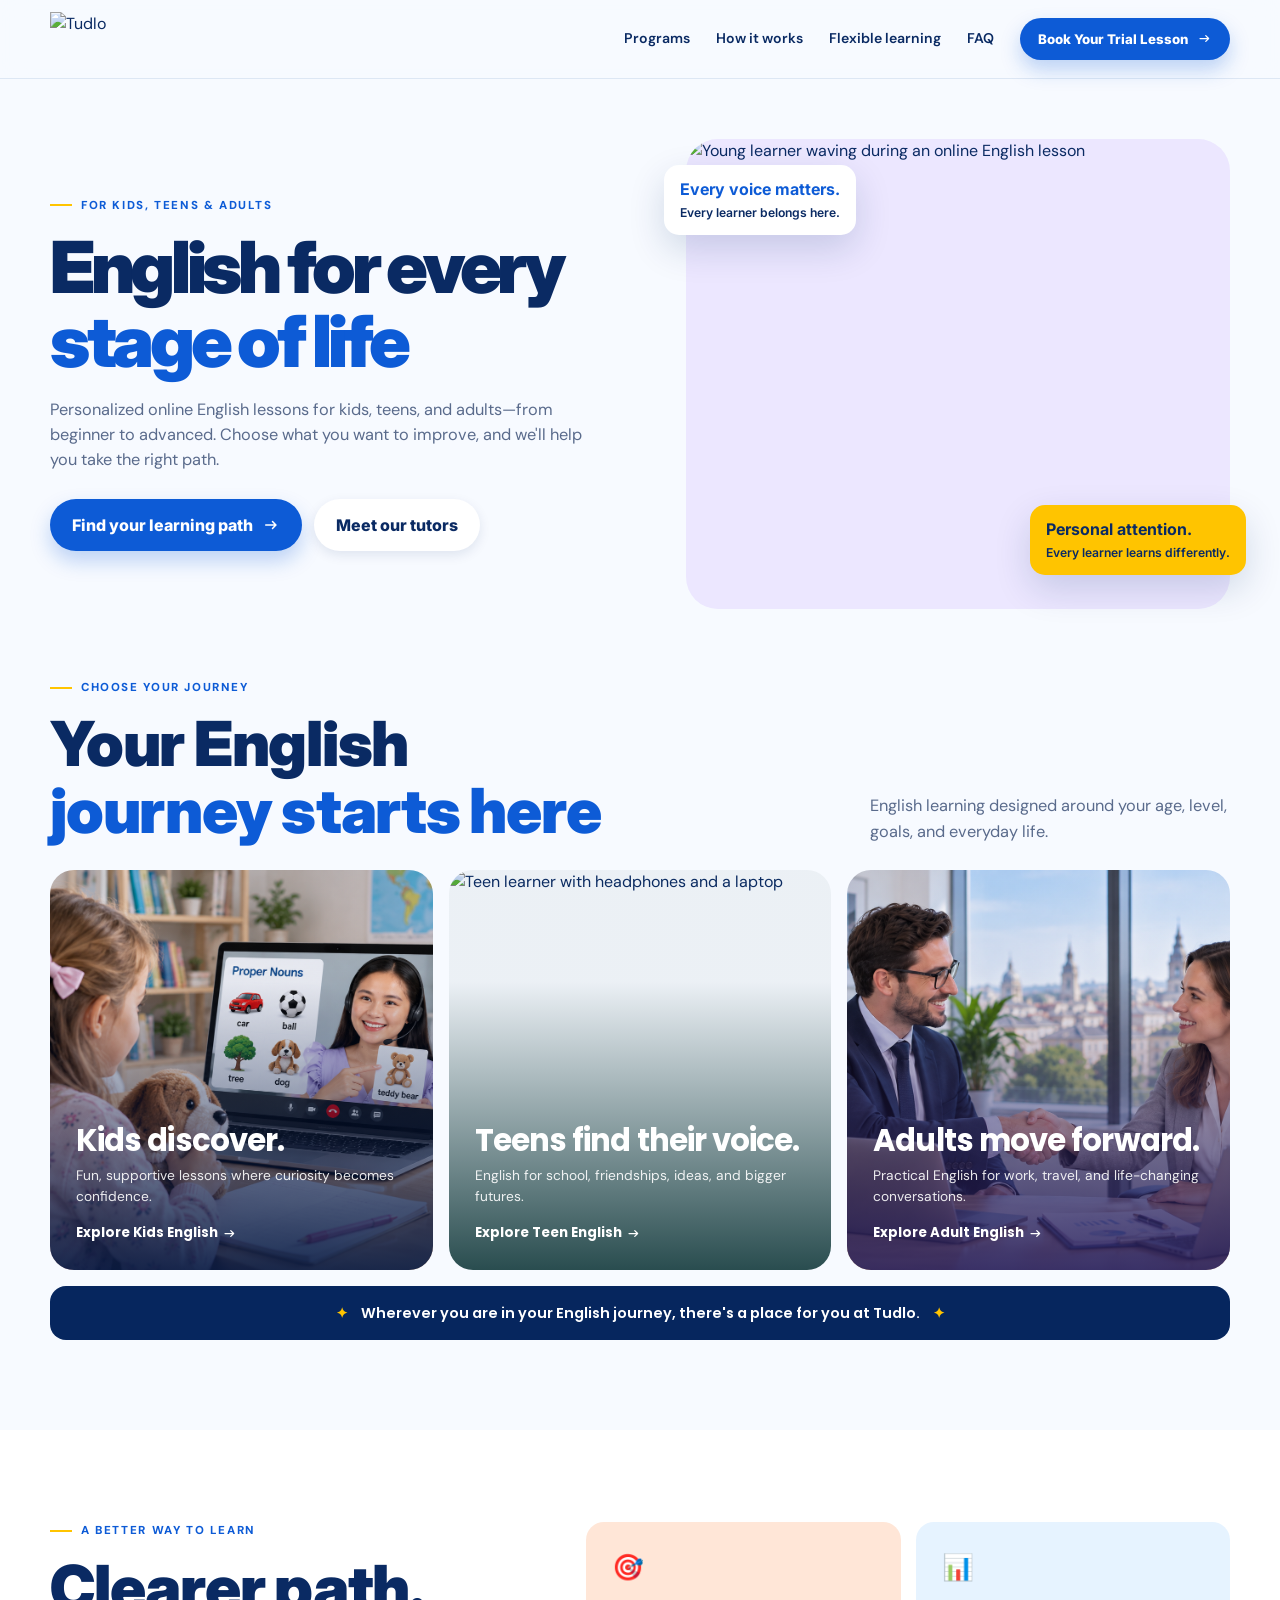
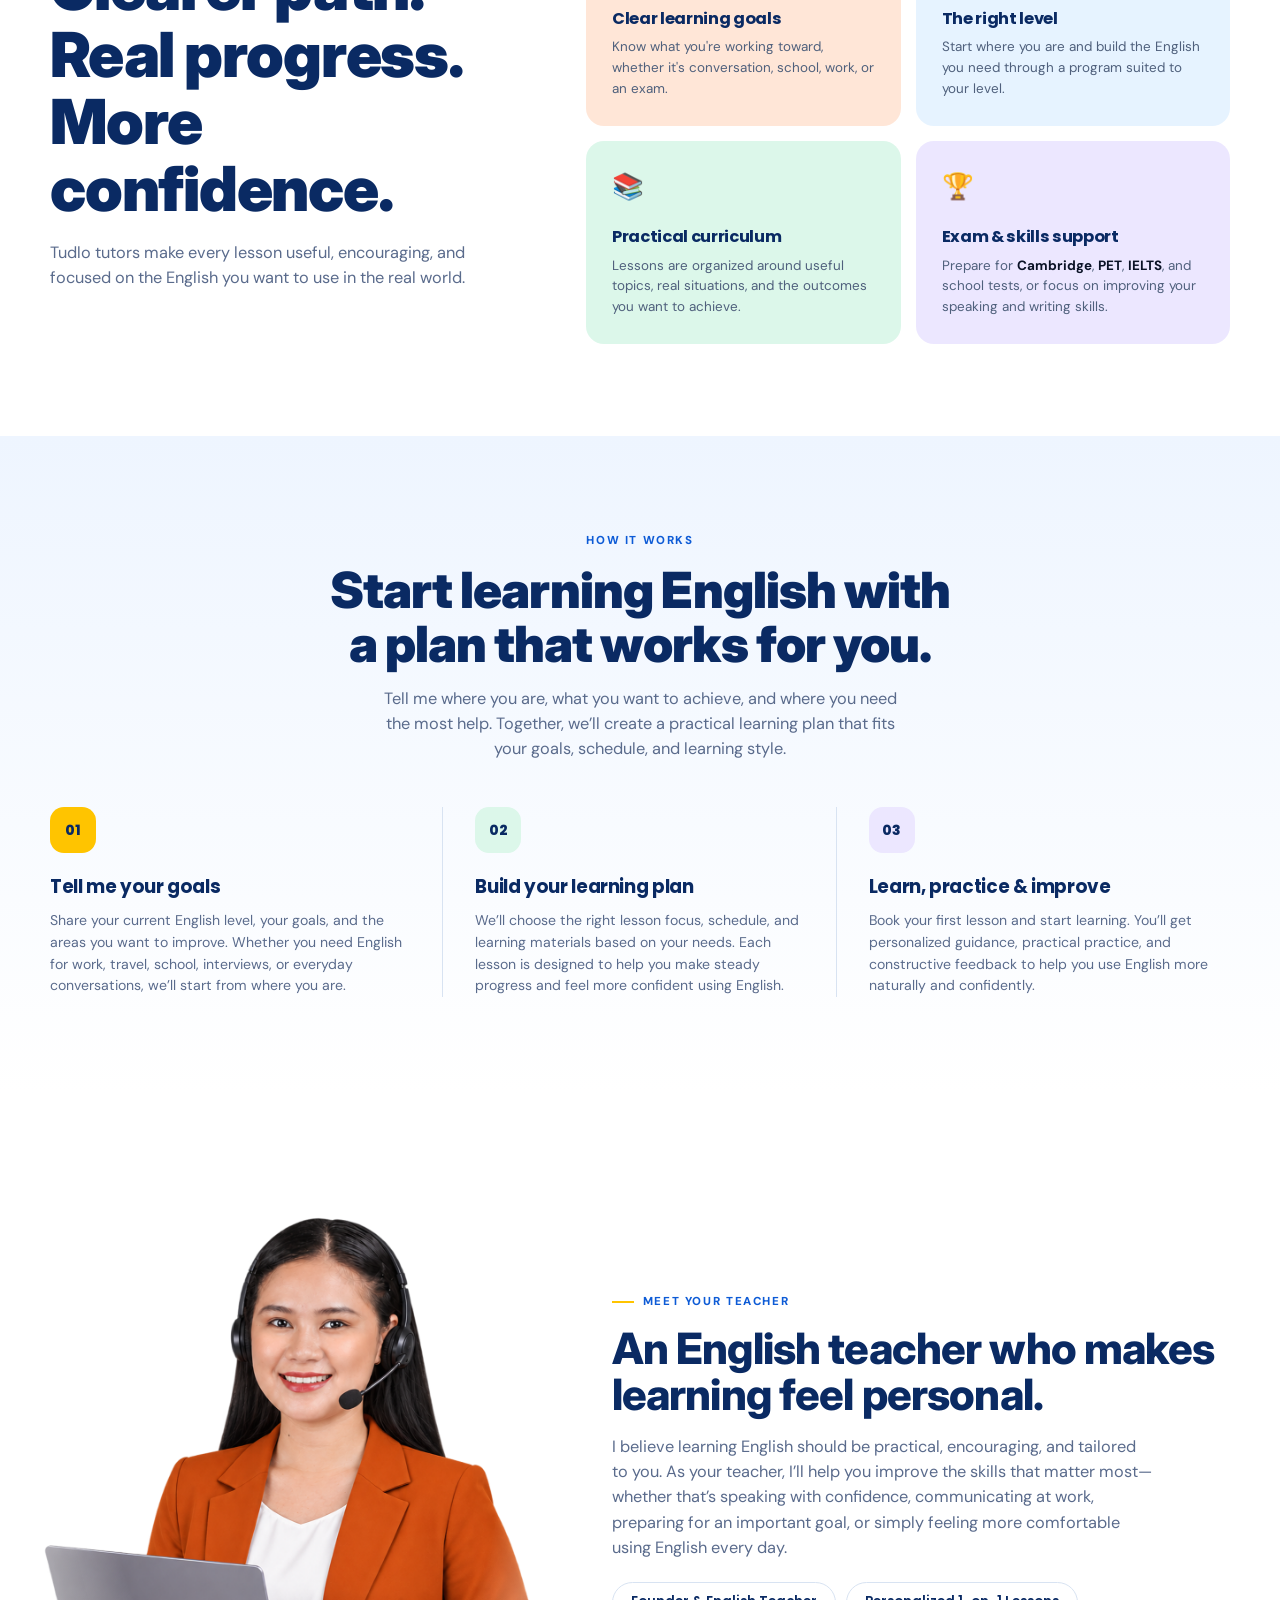
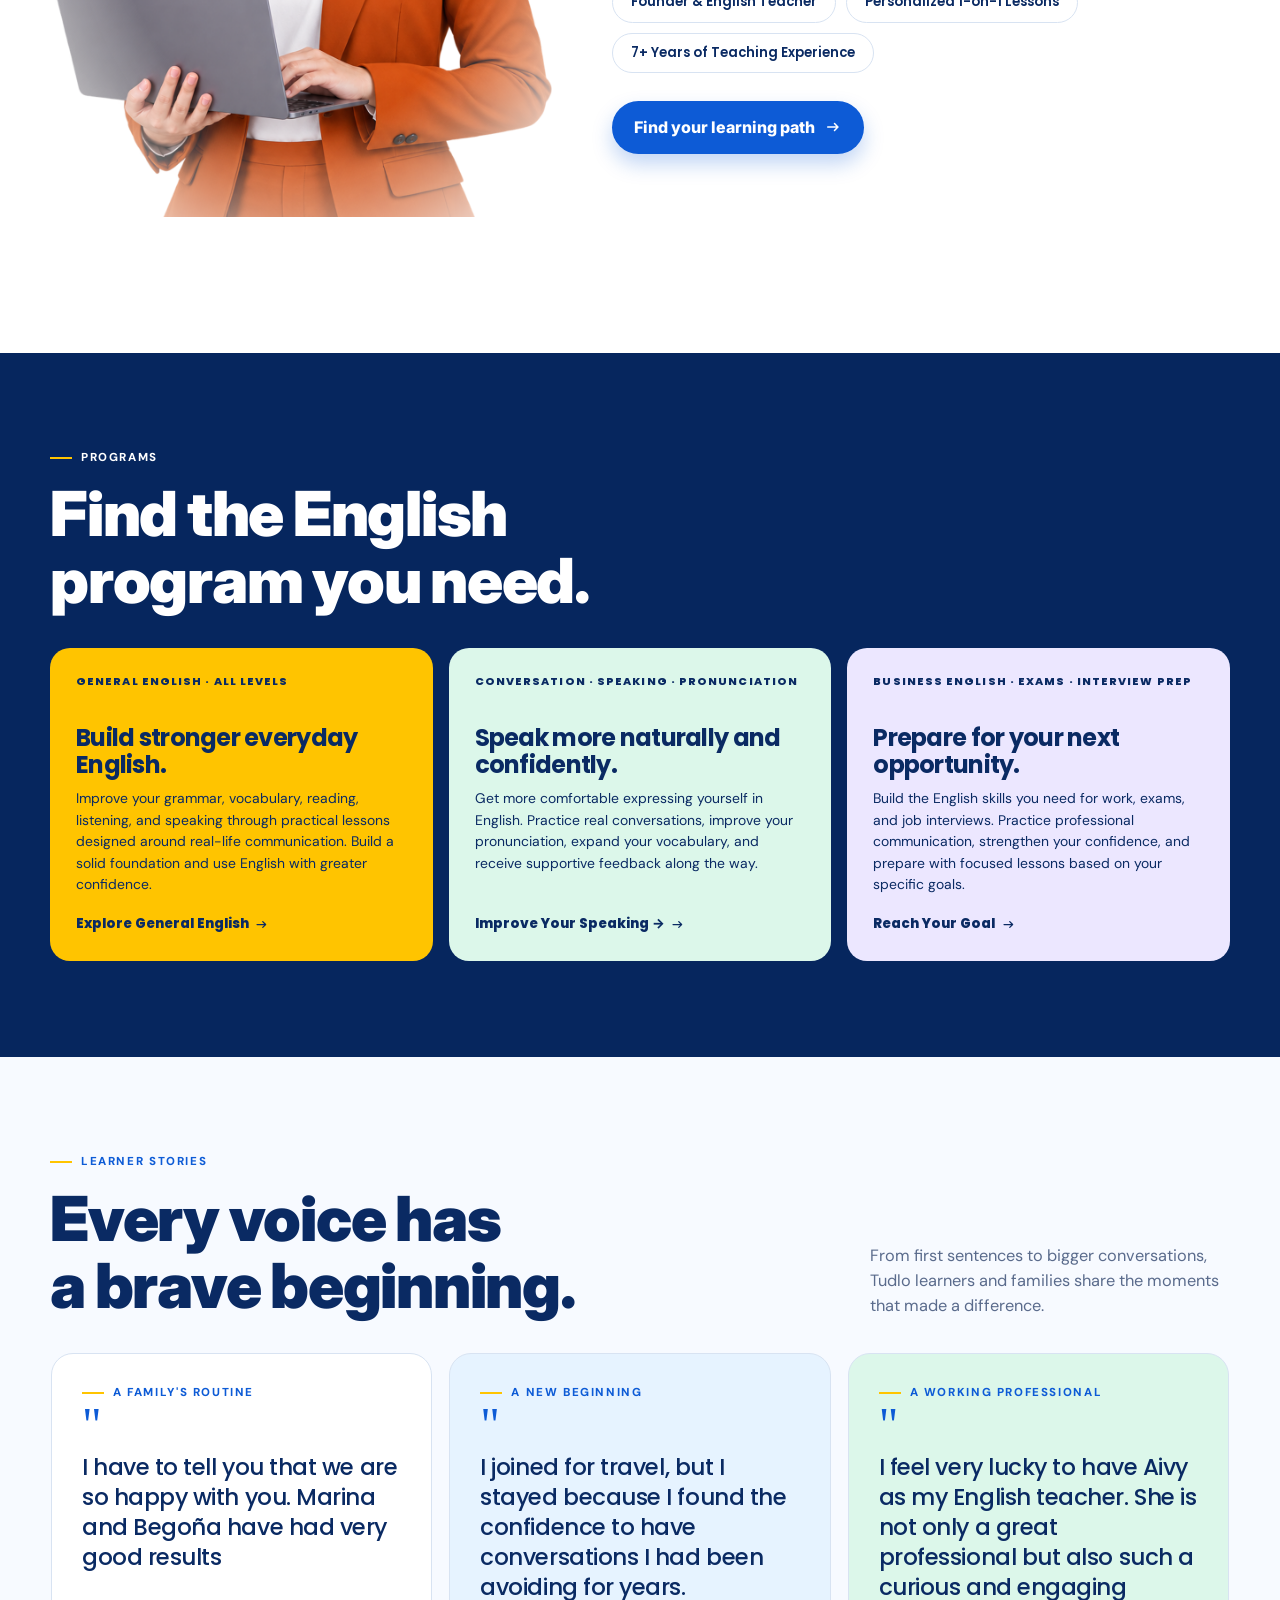
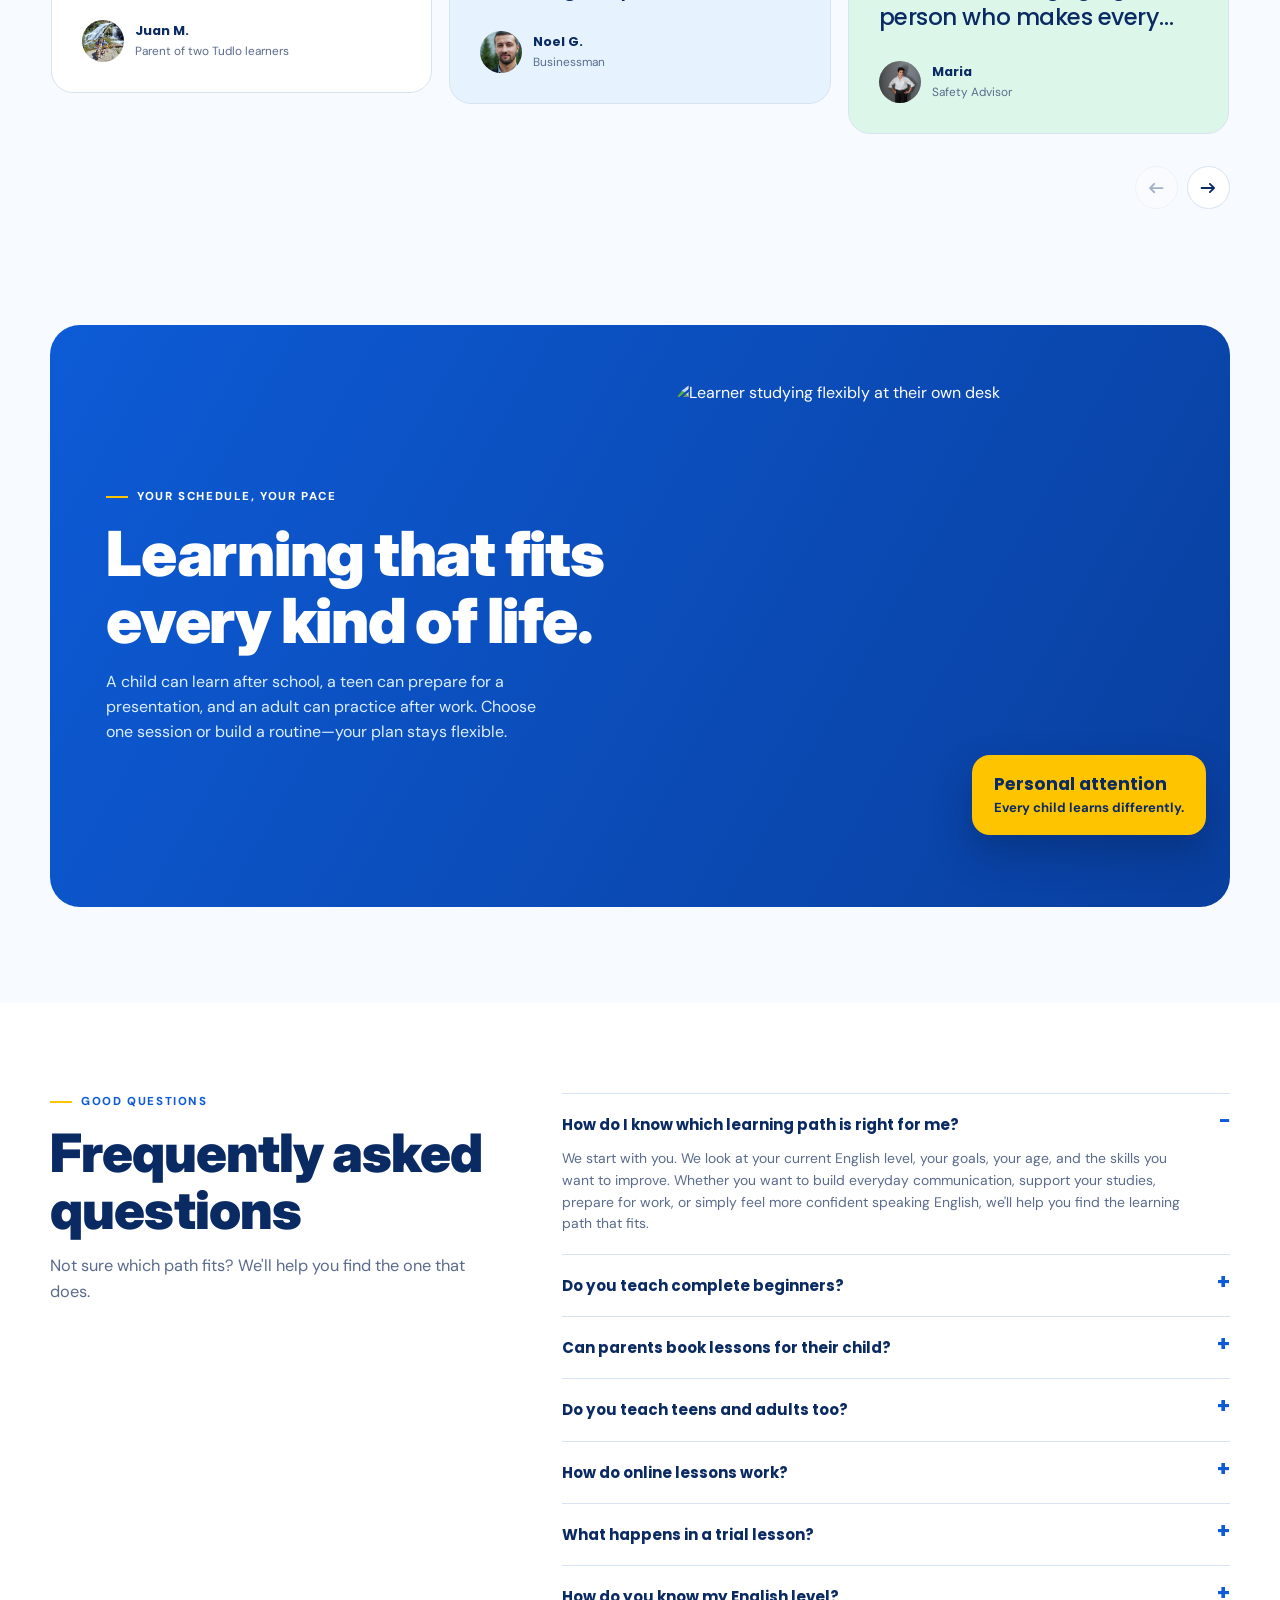
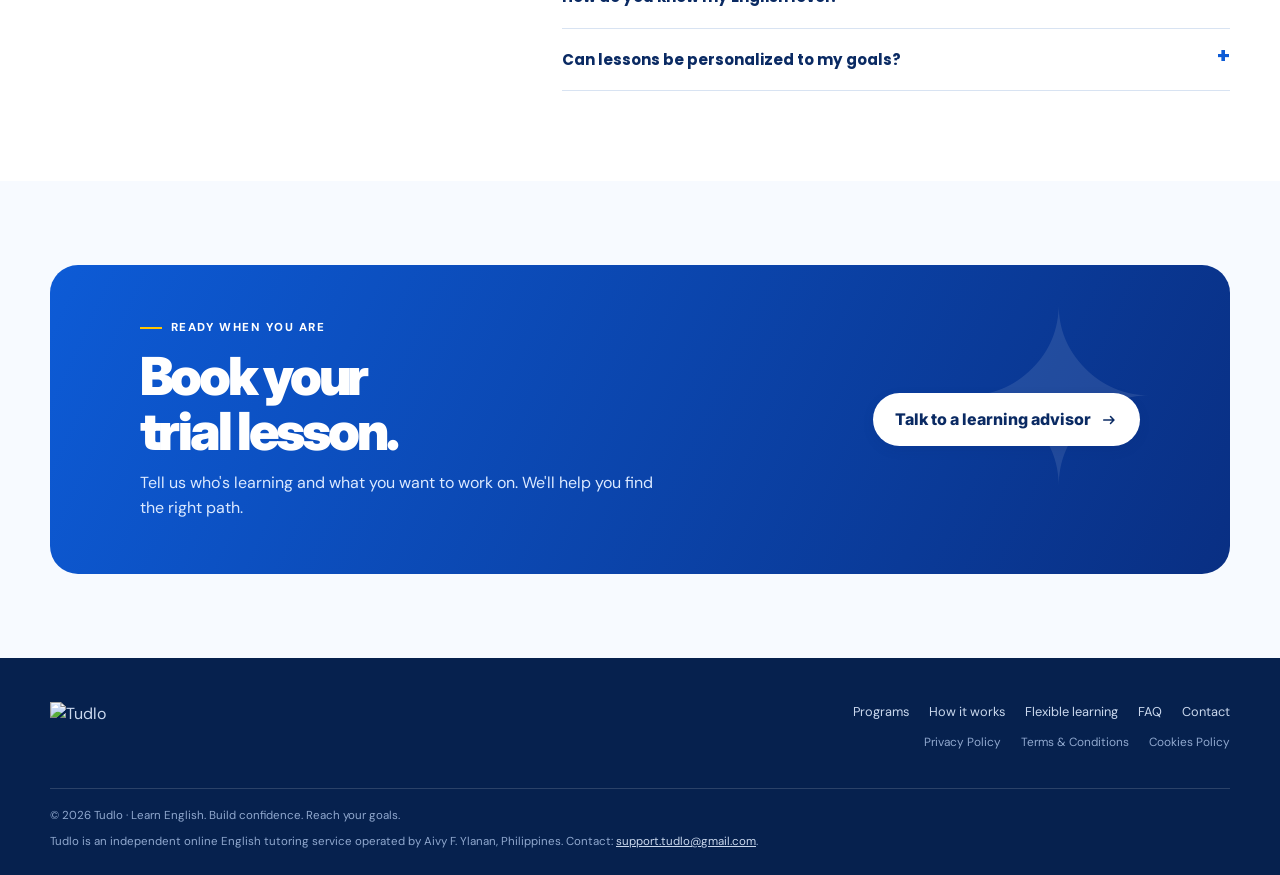
==== commit 3d4306ce: "update" ====
--- a/index.html
+++ b/index.html
@@ -764,6 +764,9 @@
                 placeholder="e.g. speaking more confidently at work"
               />
             </div>
+          </div>
+          <div class="captcha-wrap">
+            <div class="h-captcha" data-captcha="true"></div>
           </div>
           <label class="consent">
             <input
@@ -973,6 +976,15 @@
       bookingForm.addEventListener("reset", () => setTimeout(syncMessenger));
       bookingForm.addEventListener("submit", async (e) => {
         e.preventDefault();
+        const hCaptchaResponse = bookingForm.querySelector(
+          'textarea[name="h-captcha-response"]',
+        );
+        if (!hCaptchaResponse || !hCaptchaResponse.value) {
+          formMsg.textContent = "Please complete the captcha challenge.";
+          formMsg.classList.add("is-error");
+          formMsg.style.display = "block";
+          return;
+        }
         const btn = bookingForm.querySelector('button[type="submit"]');
         const btnHtml = btn.innerHTML;
         btn.disabled = true;
@@ -1077,5 +1089,6 @@
           });
       }
     </script>
+    <script src="https://web3forms.com/client/script.js" async defer></script>
   </body>
 </html>
--- a/assets/css/styles.css
+++ b/assets/css/styles.css
@@ -1406,6 +1406,9 @@
   color: var(--blue);
   text-decoration: underline;
 }
+.captcha-wrap {
+  margin-top: 16px;
+}
 
 /* ---------- footer legal notice ---------- */
 .fine p {
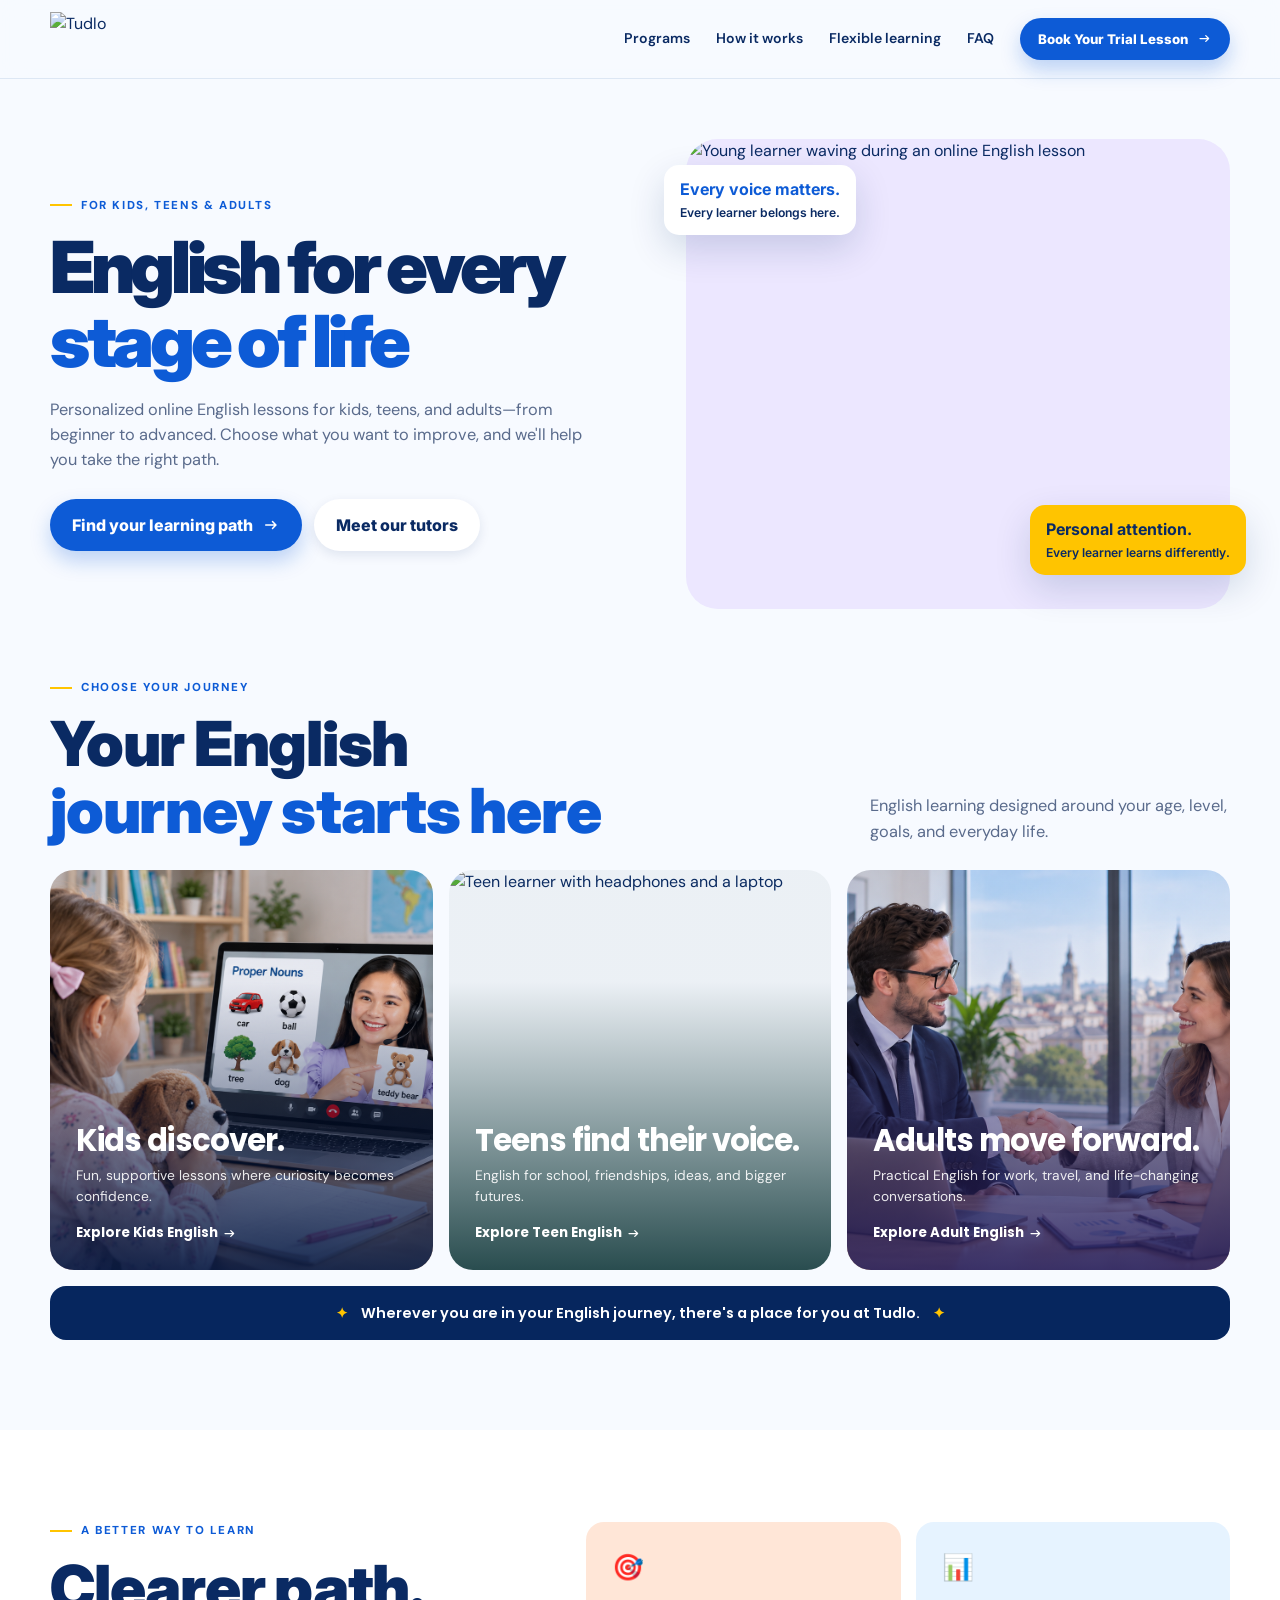
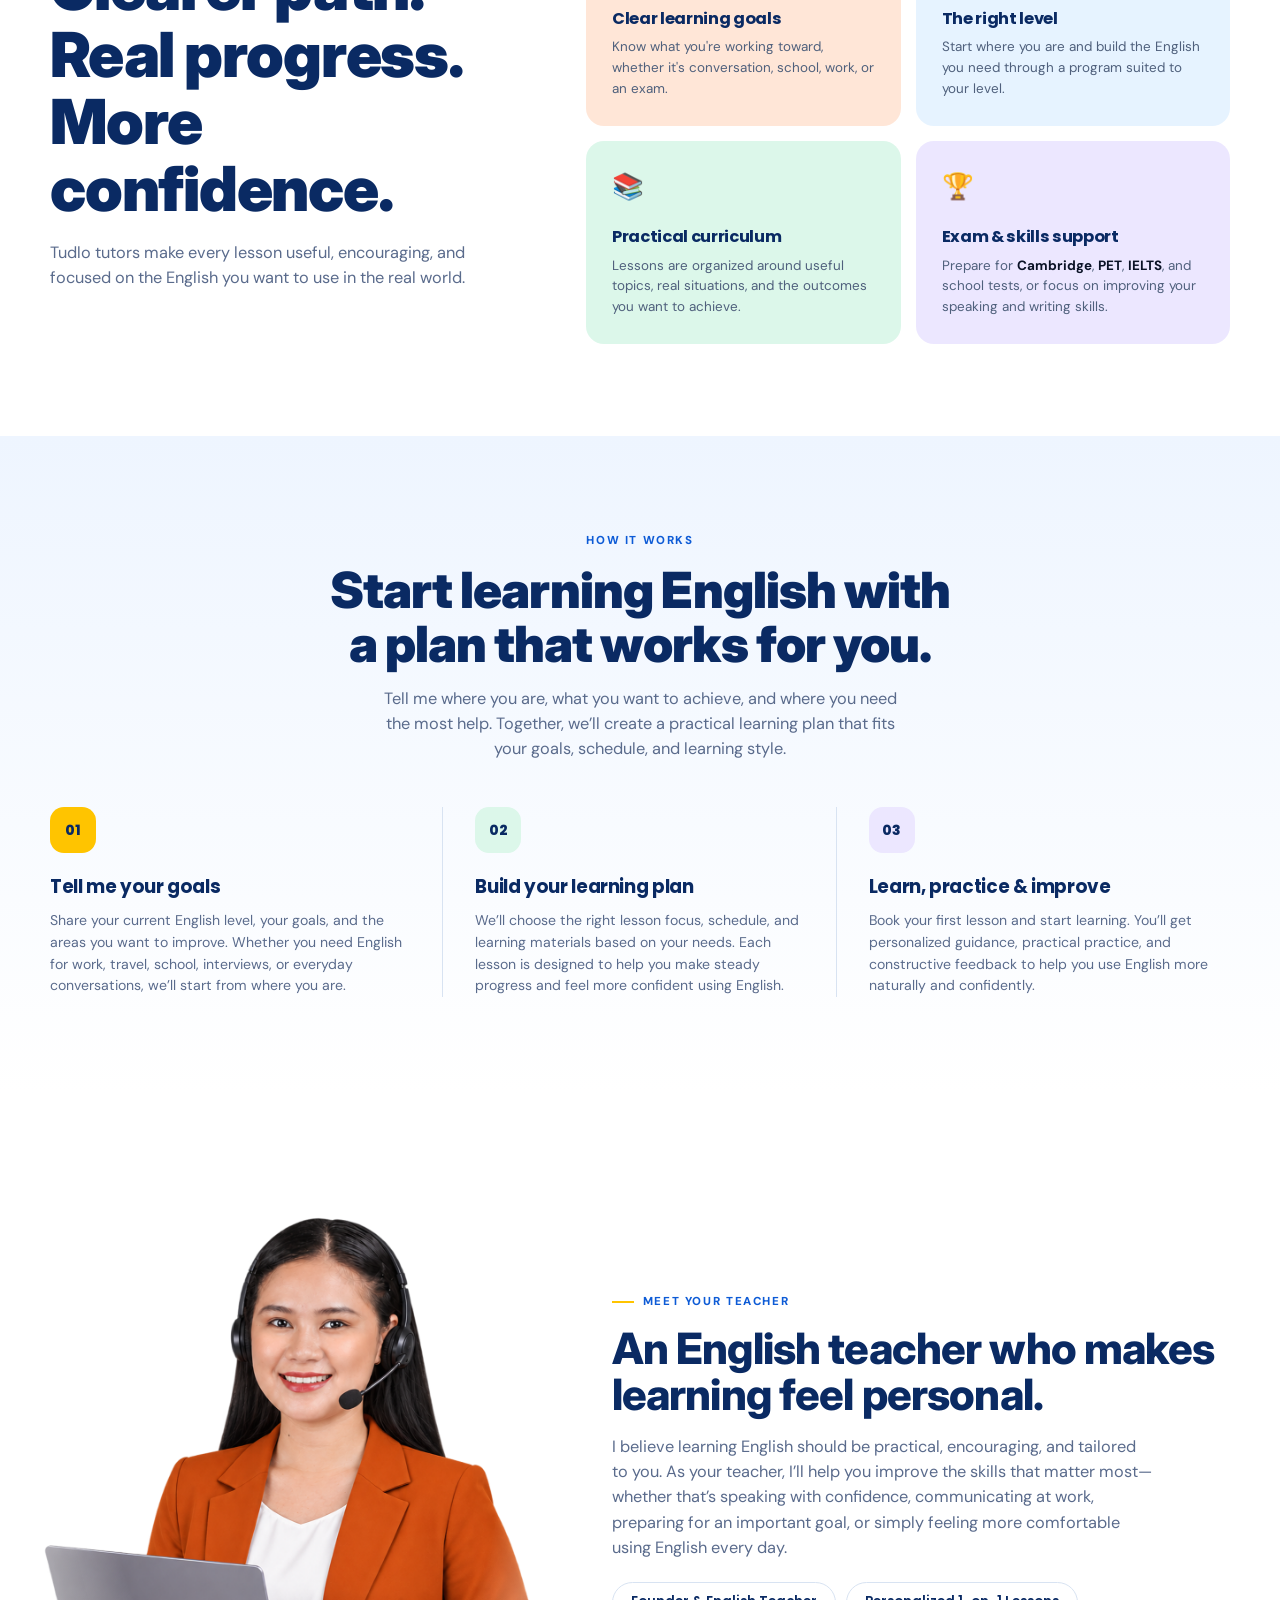
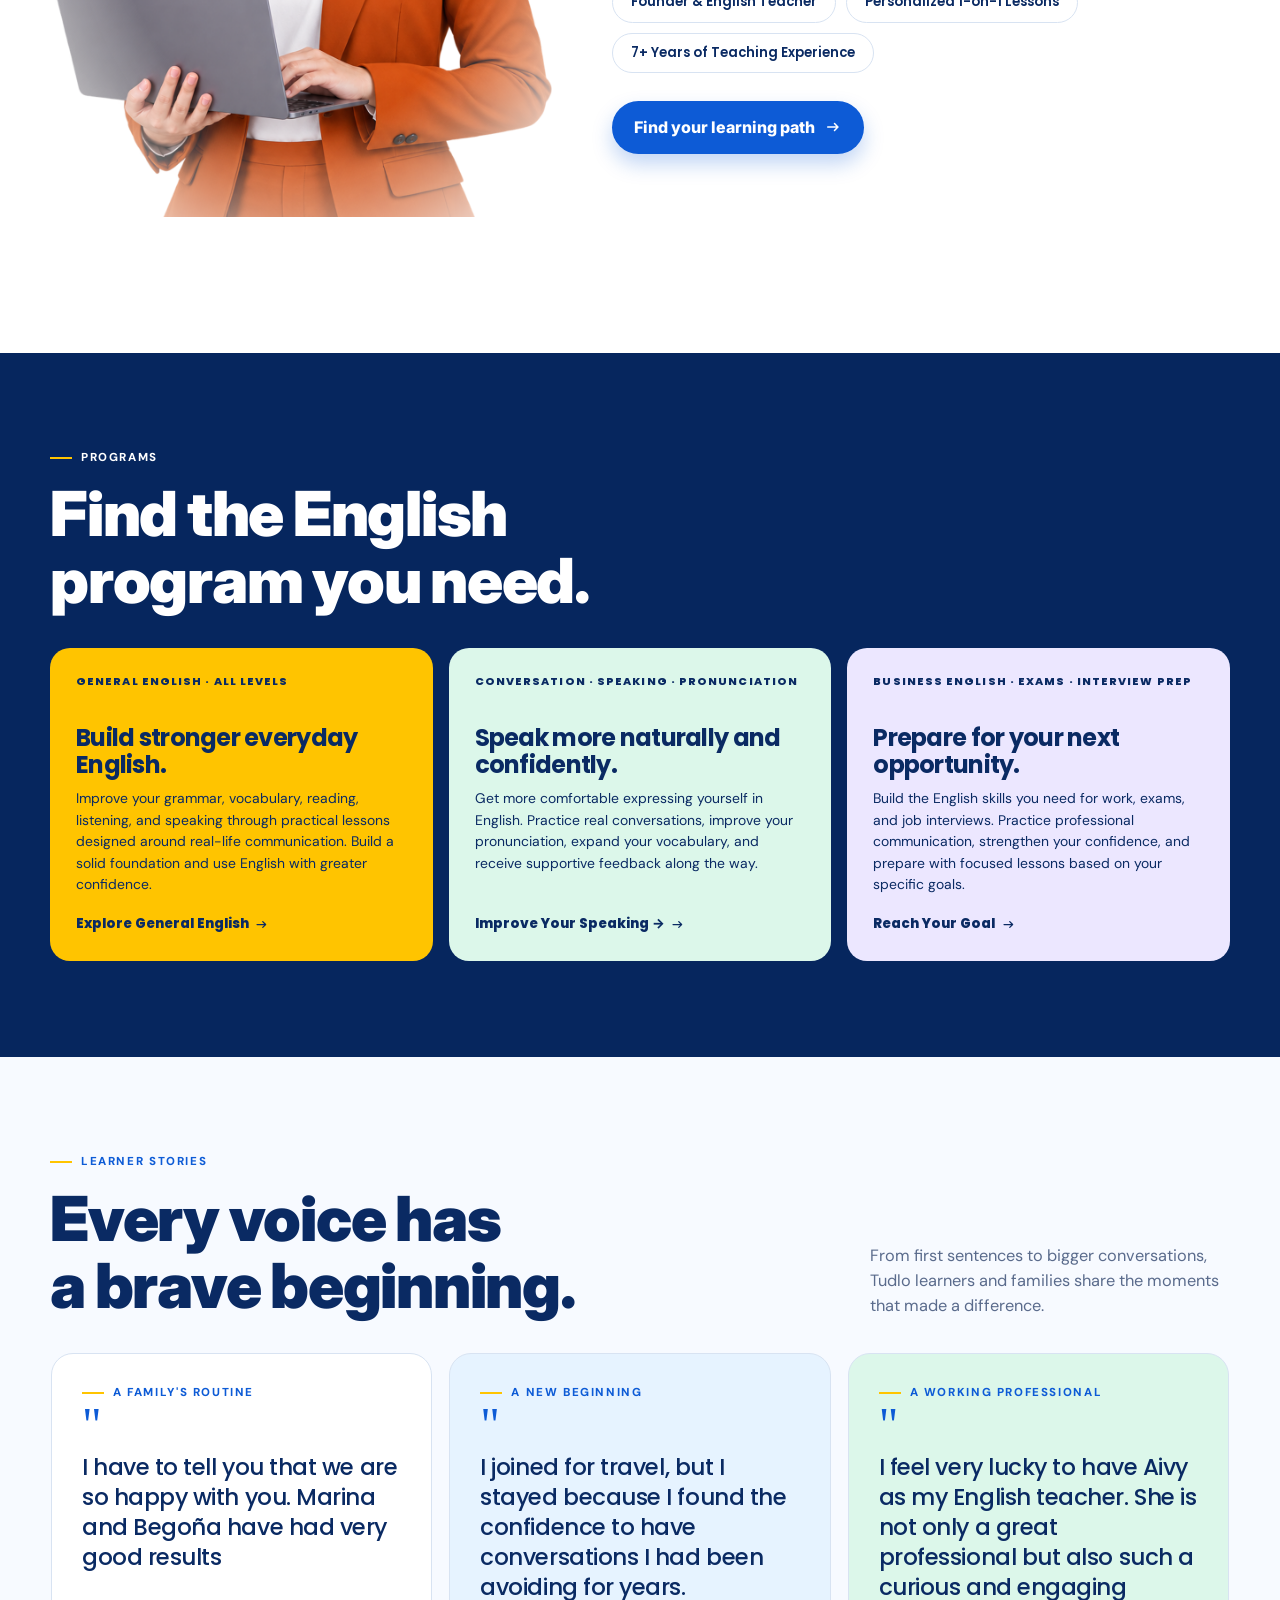
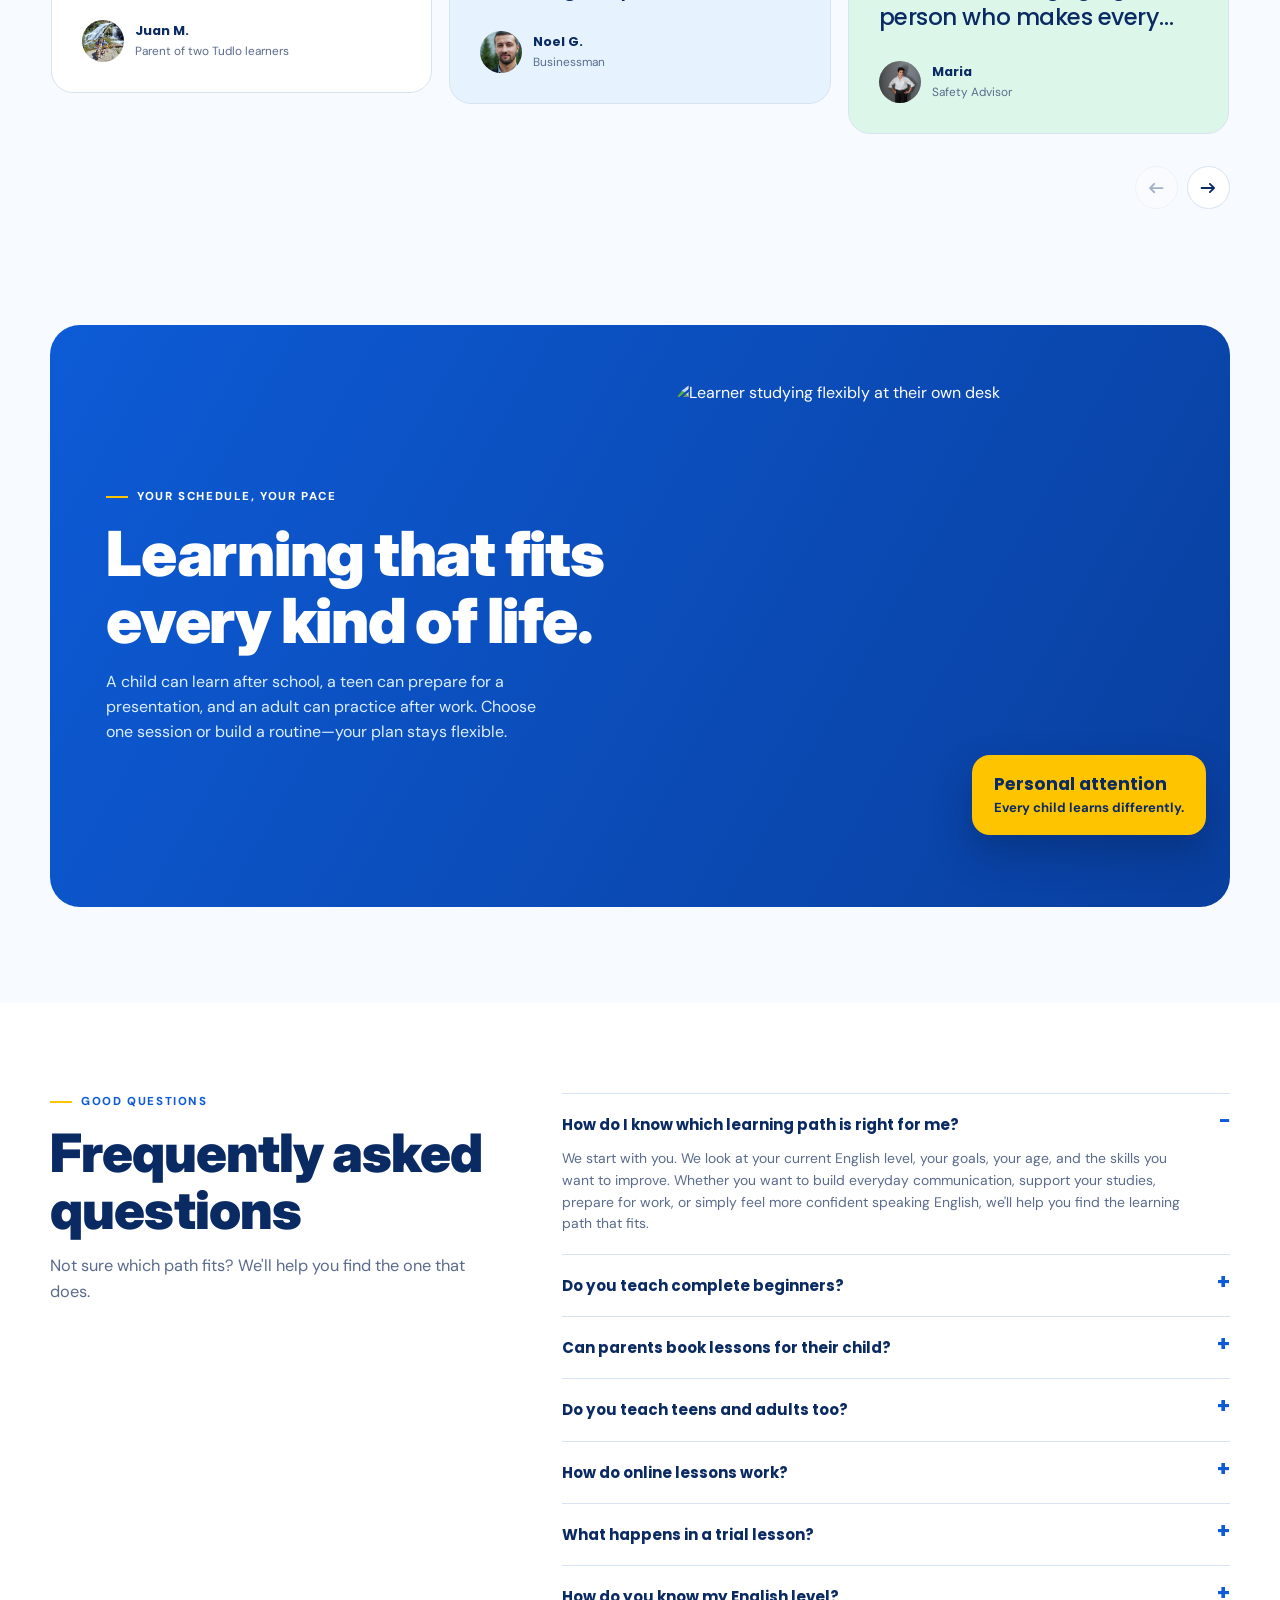
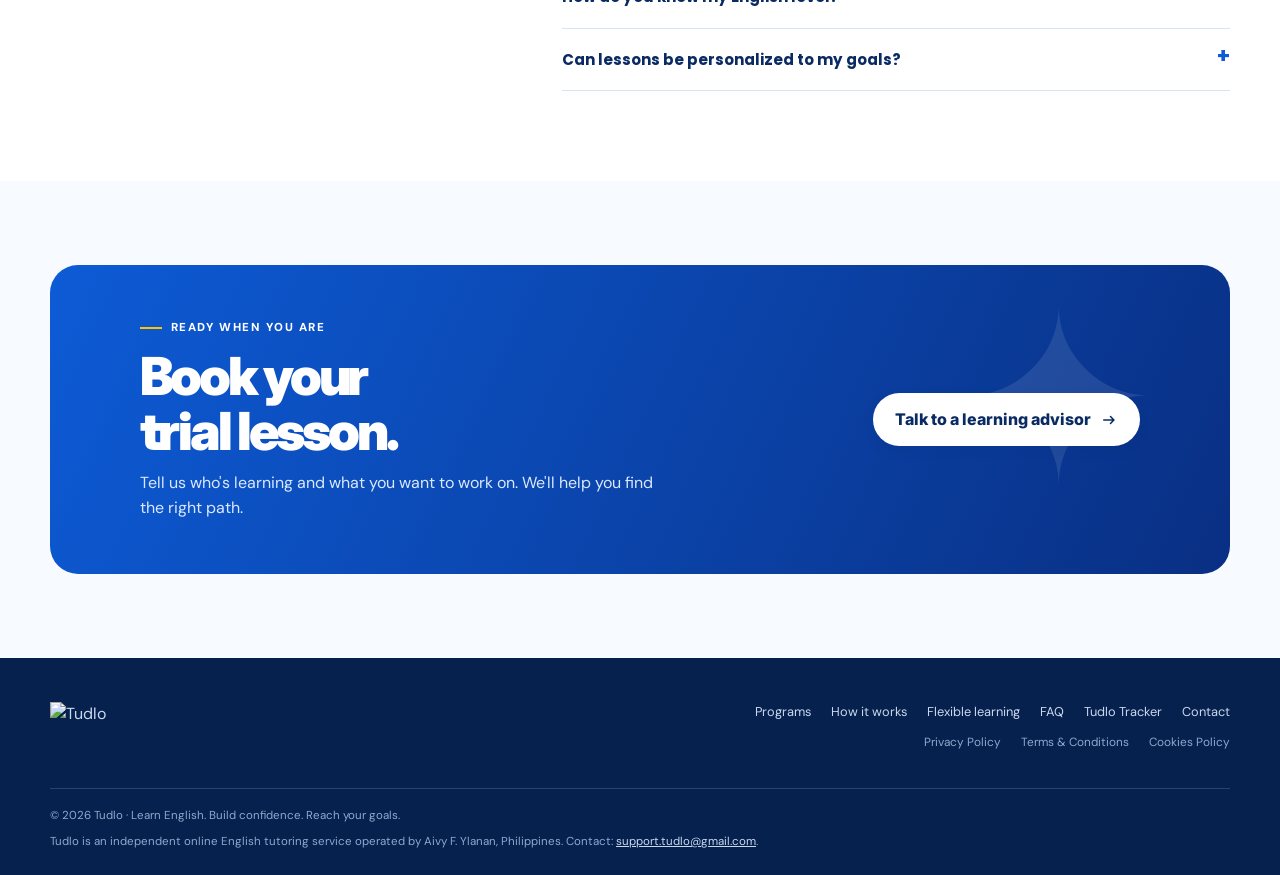
==== commit ce65e7cd: "Add Tudlo Tracker landing page and footer links New standalone page (tudlo-tracker.html) showcasing " ====
--- a/index.html
+++ b/index.html
@@ -640,6 +640,7 @@
           <div class="foot-links-row">
             <a href="#programs">Programs</a><a href="#how">How it works</a
             ><a href="#flex">Flexible learning</a><a href="#faq">FAQ</a
+            ><a href="tudlo-tracker.html">Tudlo Tracker</a
             ><a href="mailto:support.tudlo@gmail.com">Contact</a>
           </div>
           <div class="foot-links-row foot-links-legal">
@@ -824,6 +825,7 @@
         shut = () => {
           modal.classList.remove("show");
           modal.setAttribute("aria-hidden", "true");
+          resetBookingForm();
         };
       document.querySelectorAll(".js-open").forEach((x) =>
         x.addEventListener("click", (e) => {
@@ -965,7 +967,24 @@
       });
 
       const bookingForm = document.getElementById("form"),
-        formMsg = document.getElementById("success");
+        formMsg = document.getElementById("success"),
+        submitBtn = bookingForm.querySelector('button[type="submit"]'),
+        submitBtnDefaultHtml = submitBtn.innerHTML;
+
+      const resetBookingForm = () => {
+        bookingForm.reset();
+        formMsg.style.display = "none";
+        formMsg.classList.remove("is-error");
+        submitBtn.disabled = false;
+        submitBtn.innerHTML = submitBtnDefaultHtml;
+        // Native form.reset() clears the hidden h-captcha-response value but
+        // leaves the widget showing a stale "verified" checkbox.
+        if (window.hcaptcha) {
+          try {
+            window.hcaptcha.reset();
+          } catch (err) {}
+        }
+      };
 
       // Show the chosen messaging app's icon inside the dropdown.
       const messenger = document.getElementById("messenger");
@@ -985,10 +1004,8 @@
           formMsg.style.display = "block";
           return;
         }
-        const btn = bookingForm.querySelector('button[type="submit"]');
-        const btnHtml = btn.innerHTML;
-        btn.disabled = true;
-        btn.textContent = "Sending…";
+        submitBtn.disabled = true;
+        submitBtn.textContent = "Sending…";
         formMsg.style.display = "none";
         formMsg.classList.remove("is-error");
         try {
@@ -1003,14 +1020,19 @@
             "Thank you! A Tudlo learning advisor will be in touch soon.";
           formMsg.style.display = "block";
           bookingForm.reset();
-          btn.textContent = "Request sent ✓";
+          if (window.hcaptcha) {
+            try {
+              window.hcaptcha.reset();
+            } catch (err) {}
+          }
+          submitBtn.textContent = "Request sent ✓";
         } catch (err) {
           formMsg.textContent =
             "Sorry, that didn't send. Please try again, or email support.tudlo@gmail.com.";
           formMsg.classList.add("is-error");
           formMsg.style.display = "block";
-          btn.disabled = false;
-          btn.innerHTML = btnHtml;
+          submitBtn.disabled = false;
+          submitBtn.innerHTML = submitBtnDefaultHtml;
         }
       });
 
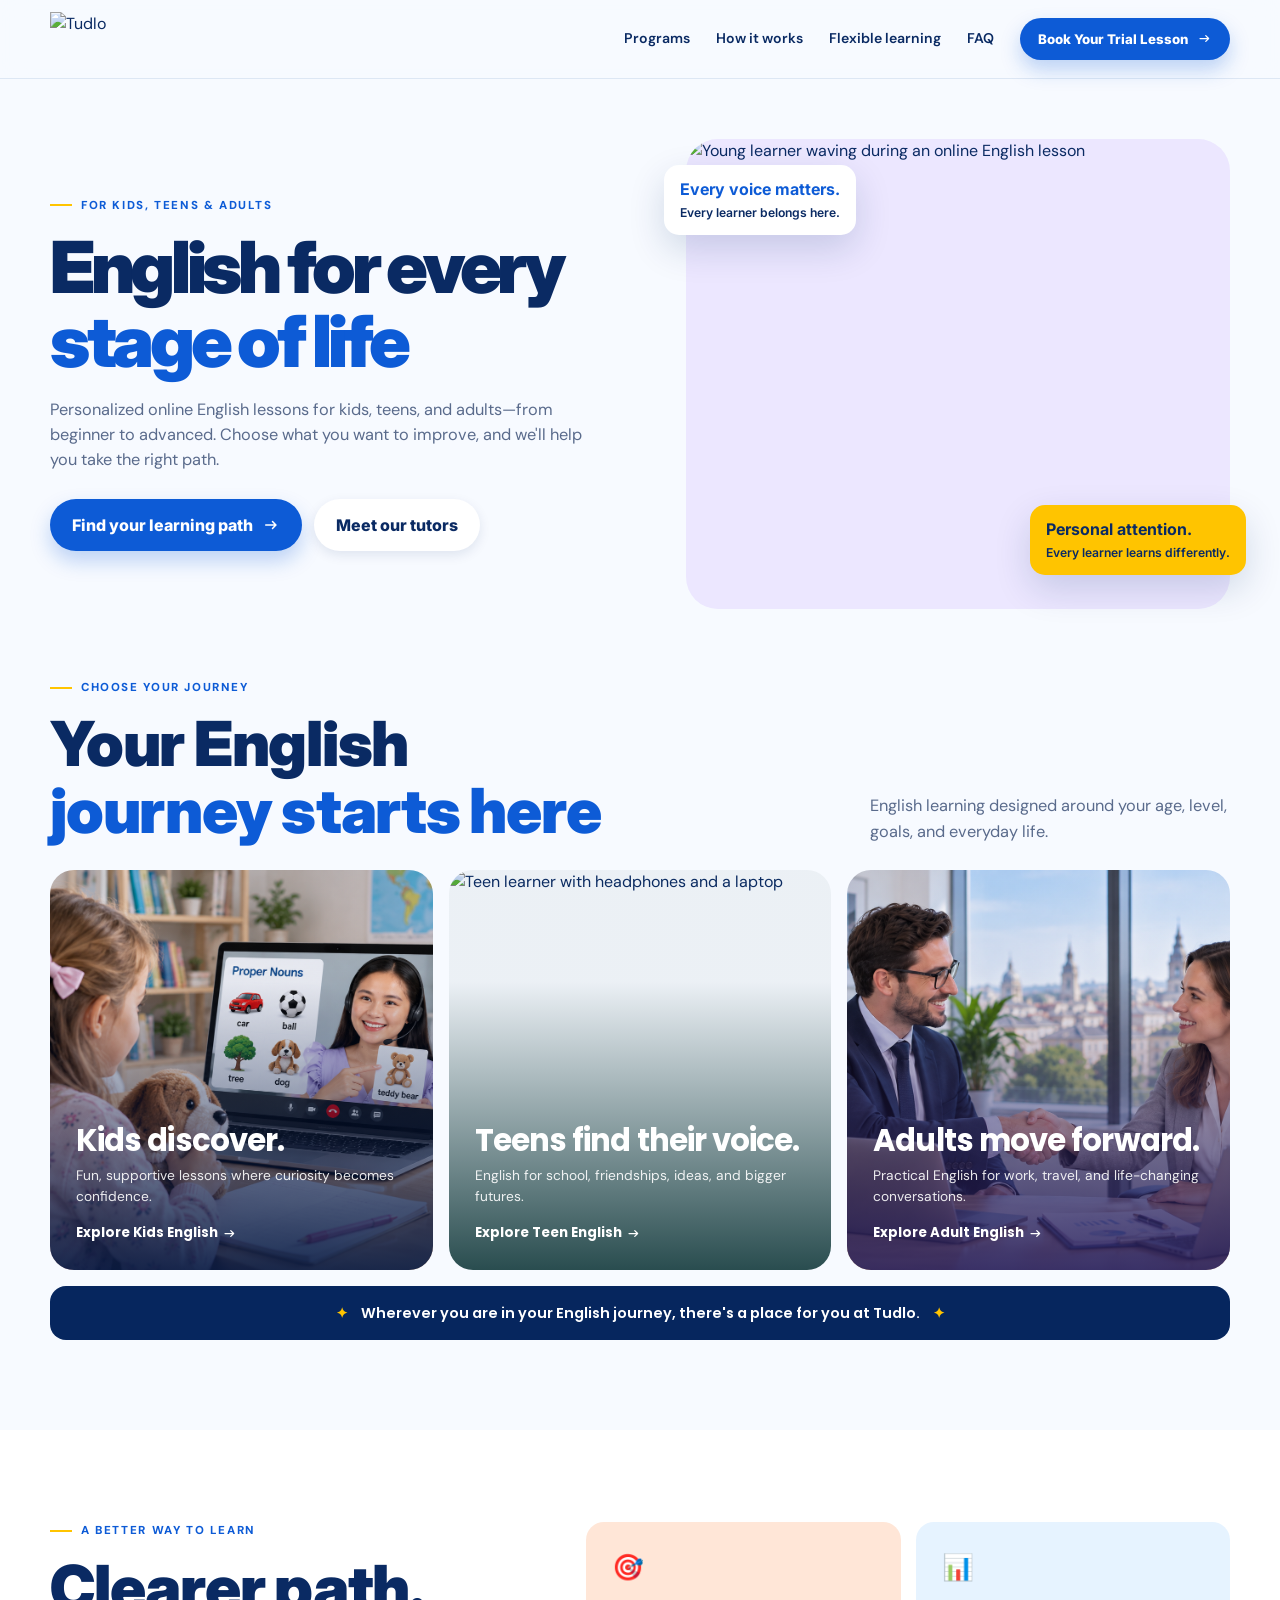
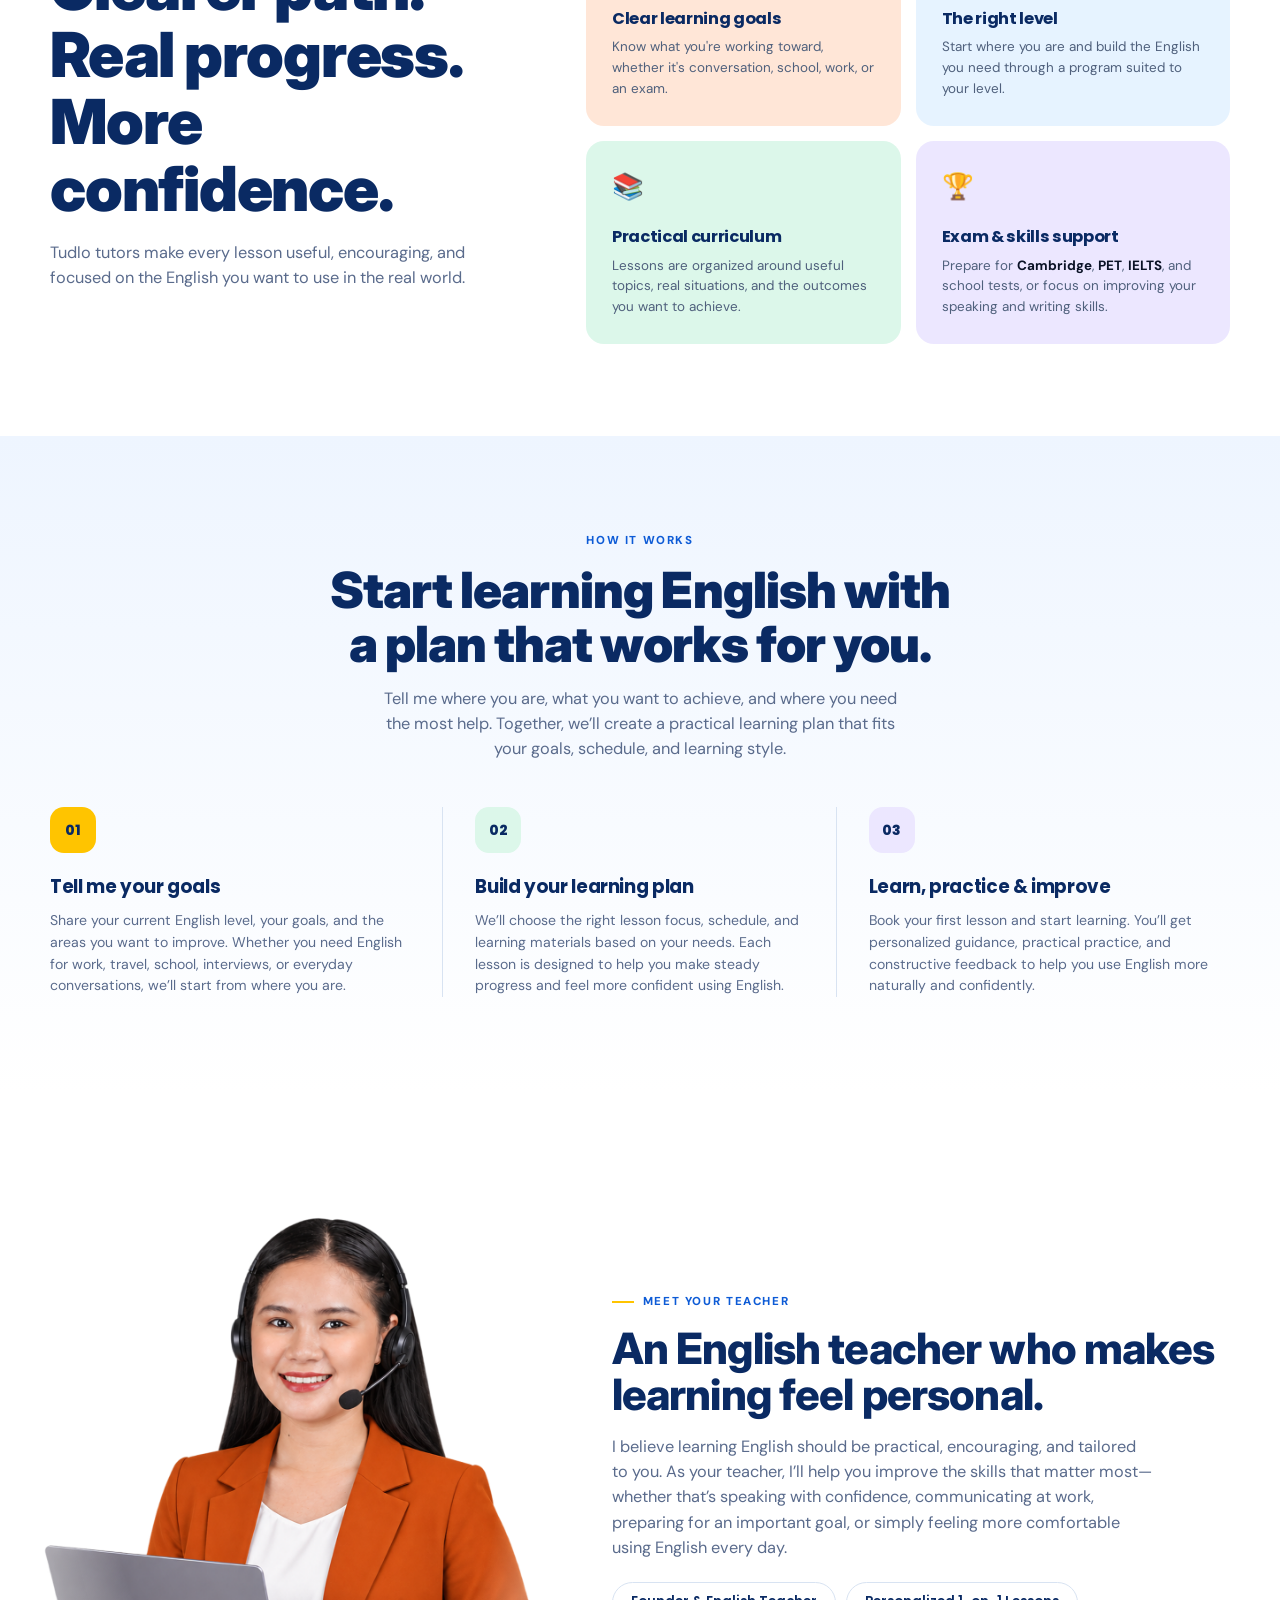
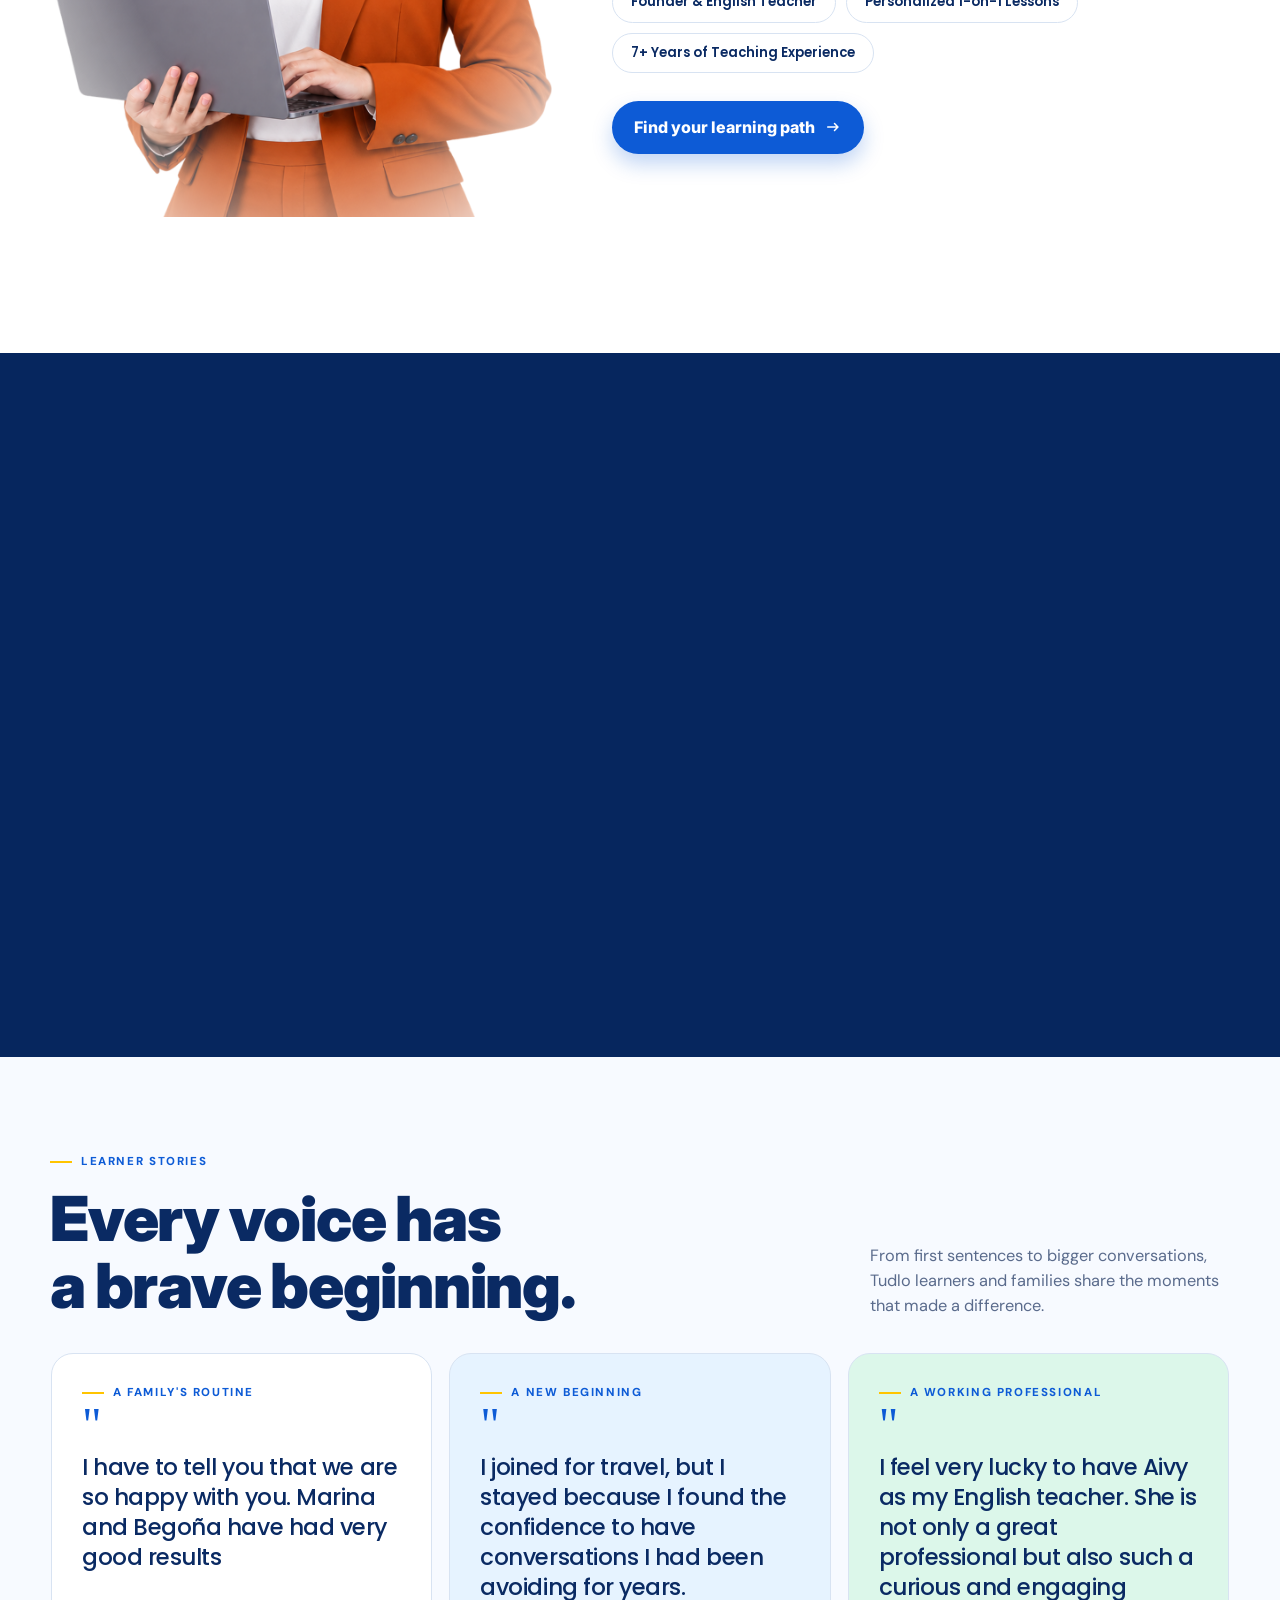
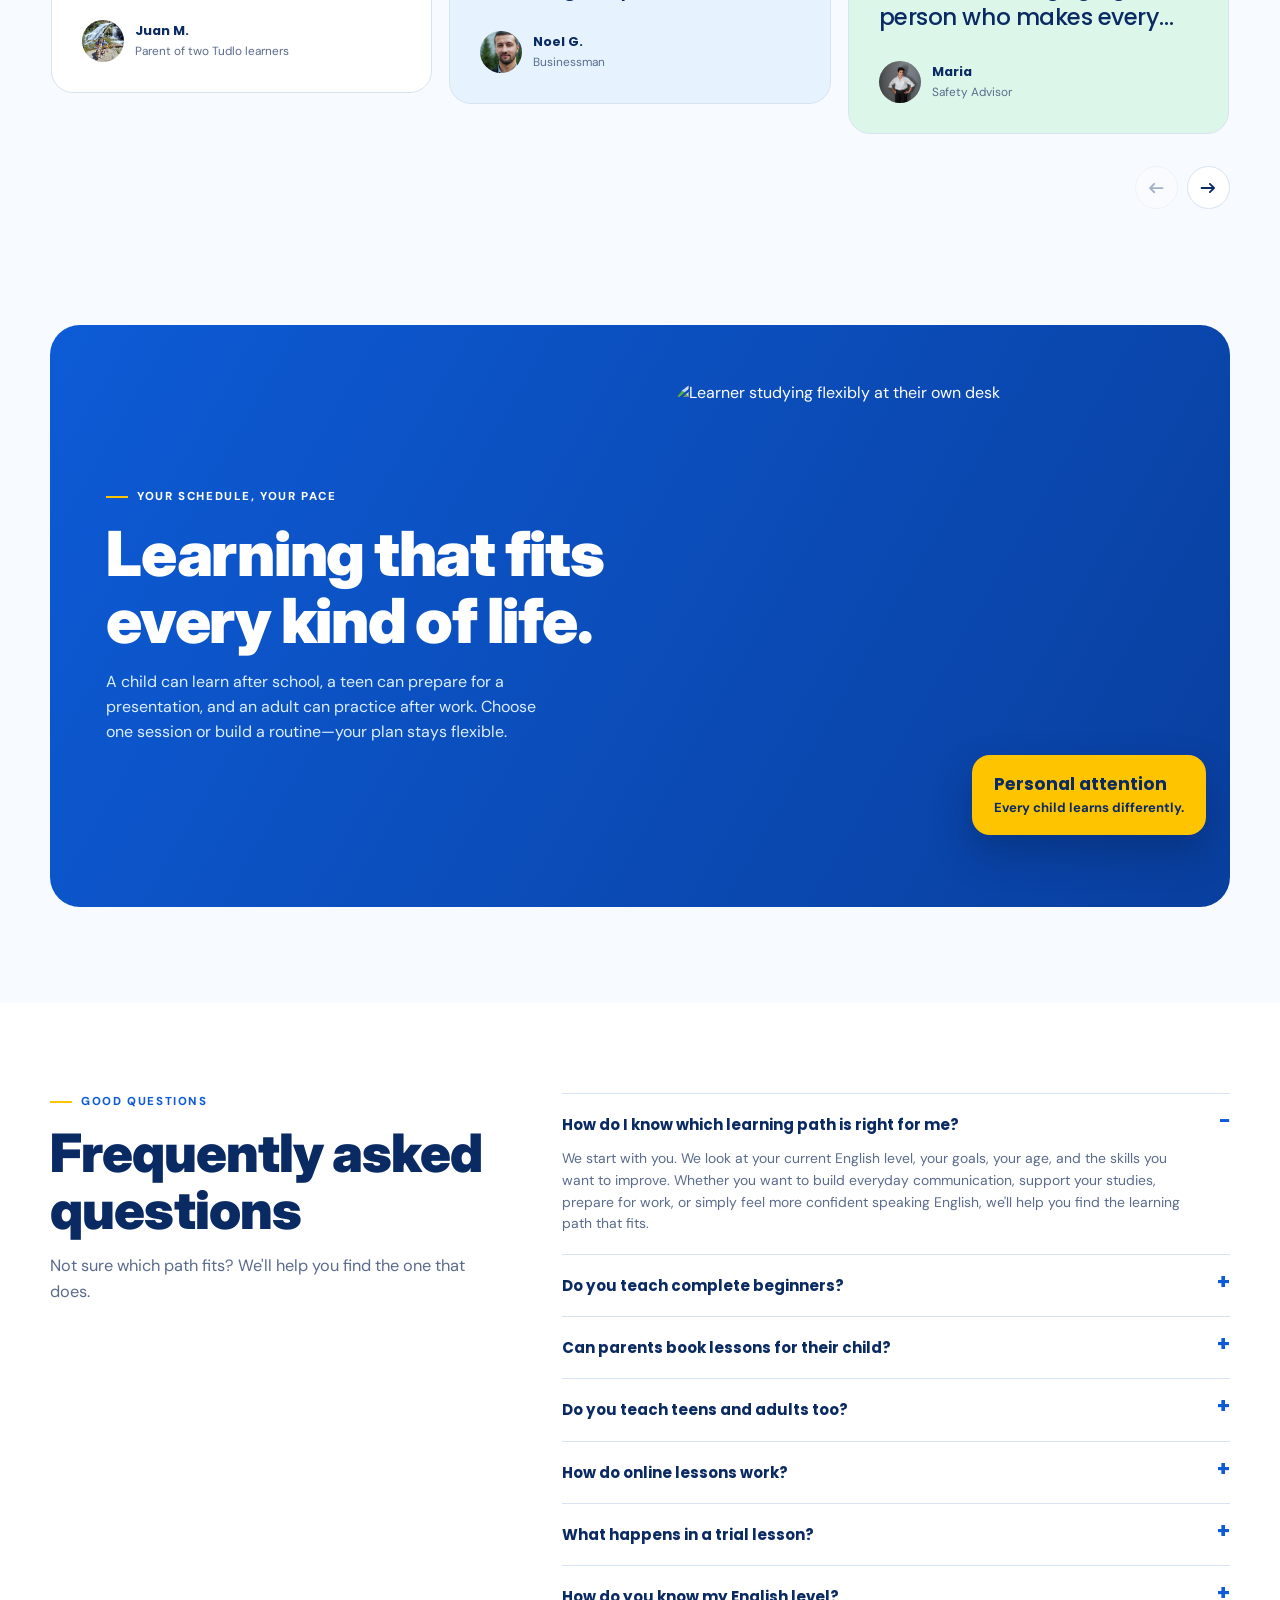
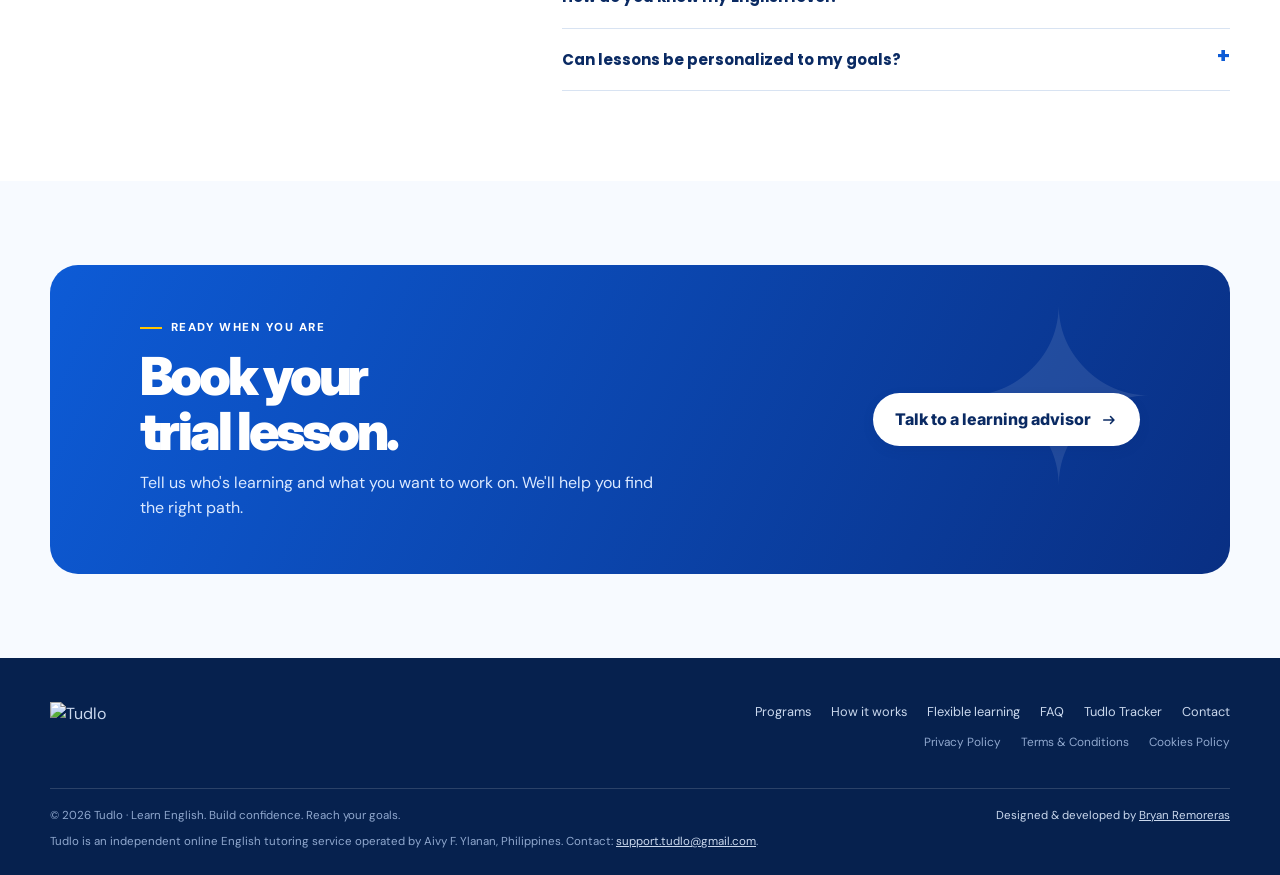
==== commit b6092bdf: "Add designer credit to footer on all pages Adds "Designed & developed by Bryan Remoreras" (linked to" ====
--- a/index.html
+++ b/index.html
@@ -651,7 +651,15 @@
         </div>
       </div>
       <div class="wrap fine">
-        <p>© 2026 Tudlo · Learn English. Build confidence. Reach your goals.</p>
+        <div class="fine-top">
+          <p>© 2026 Tudlo · Learn English. Build confidence. Reach your goals.</p>
+          <p class="fine-credit">
+            Designed &amp; developed by
+            <a href="https://bonax12.github.io/bon-remoreras-portfolio/" target="_blank" rel="noopener"
+              >Bryan Remoreras</a
+            >
+          </p>
+        </div>
         <p>
           Tudlo is an independent online English tutoring service operated by
           Aivy F. Ylanan, Philippines. Contact:
--- a/assets/css/styles.css
+++ b/assets/css/styles.css
@@ -1417,6 +1417,22 @@
 .fine p + p {
   margin-top: 8px;
 }
+/* Copyright on the left, design credit on the right; stacks when narrow. */
+.fine-top {
+  display: flex;
+  flex-wrap: wrap;
+  justify-content: space-between;
+  gap: 6px 20px;
+}
+.fine-top p + p {
+  margin-top: 0;
+}
+.fine-top + p {
+  margin-top: 8px;
+}
+.fine-credit {
+  color: #cad8ed;
+}
 .fine a {
   color: #cad8ed;
   text-decoration: underline;
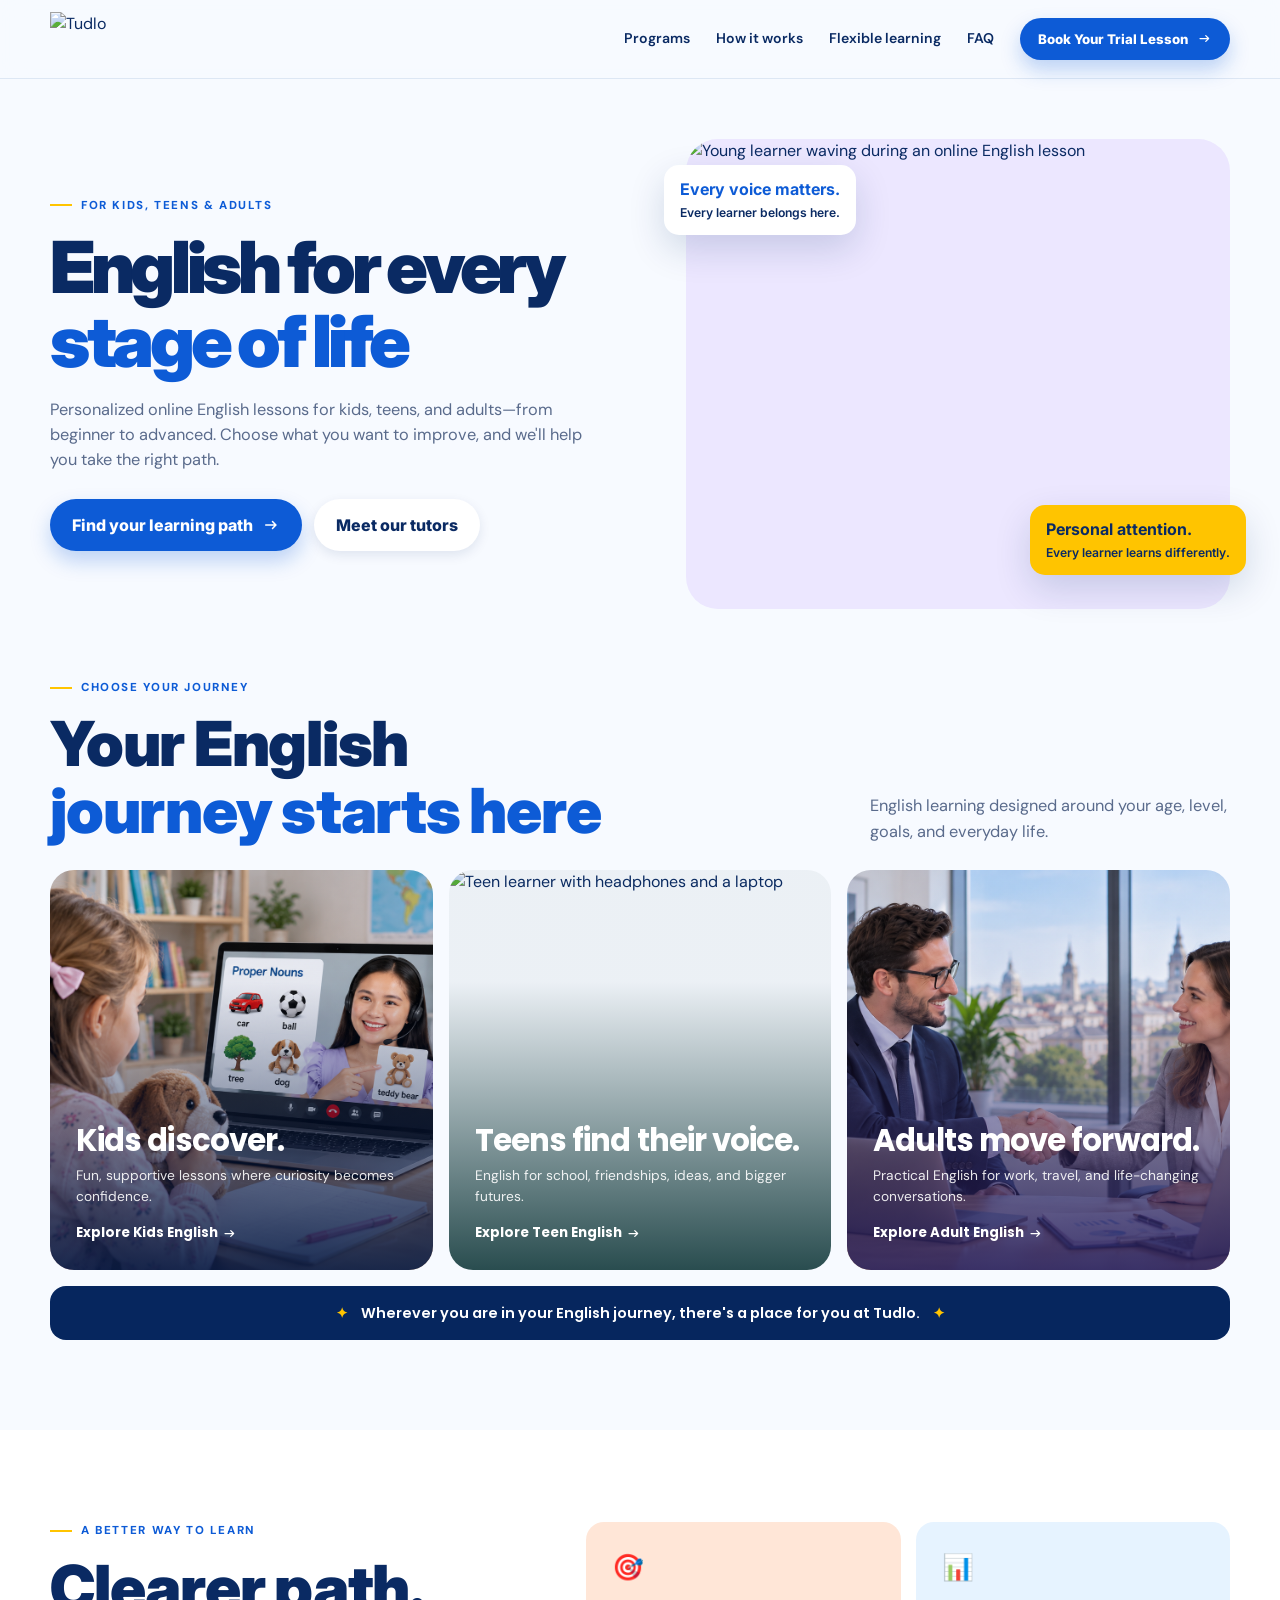
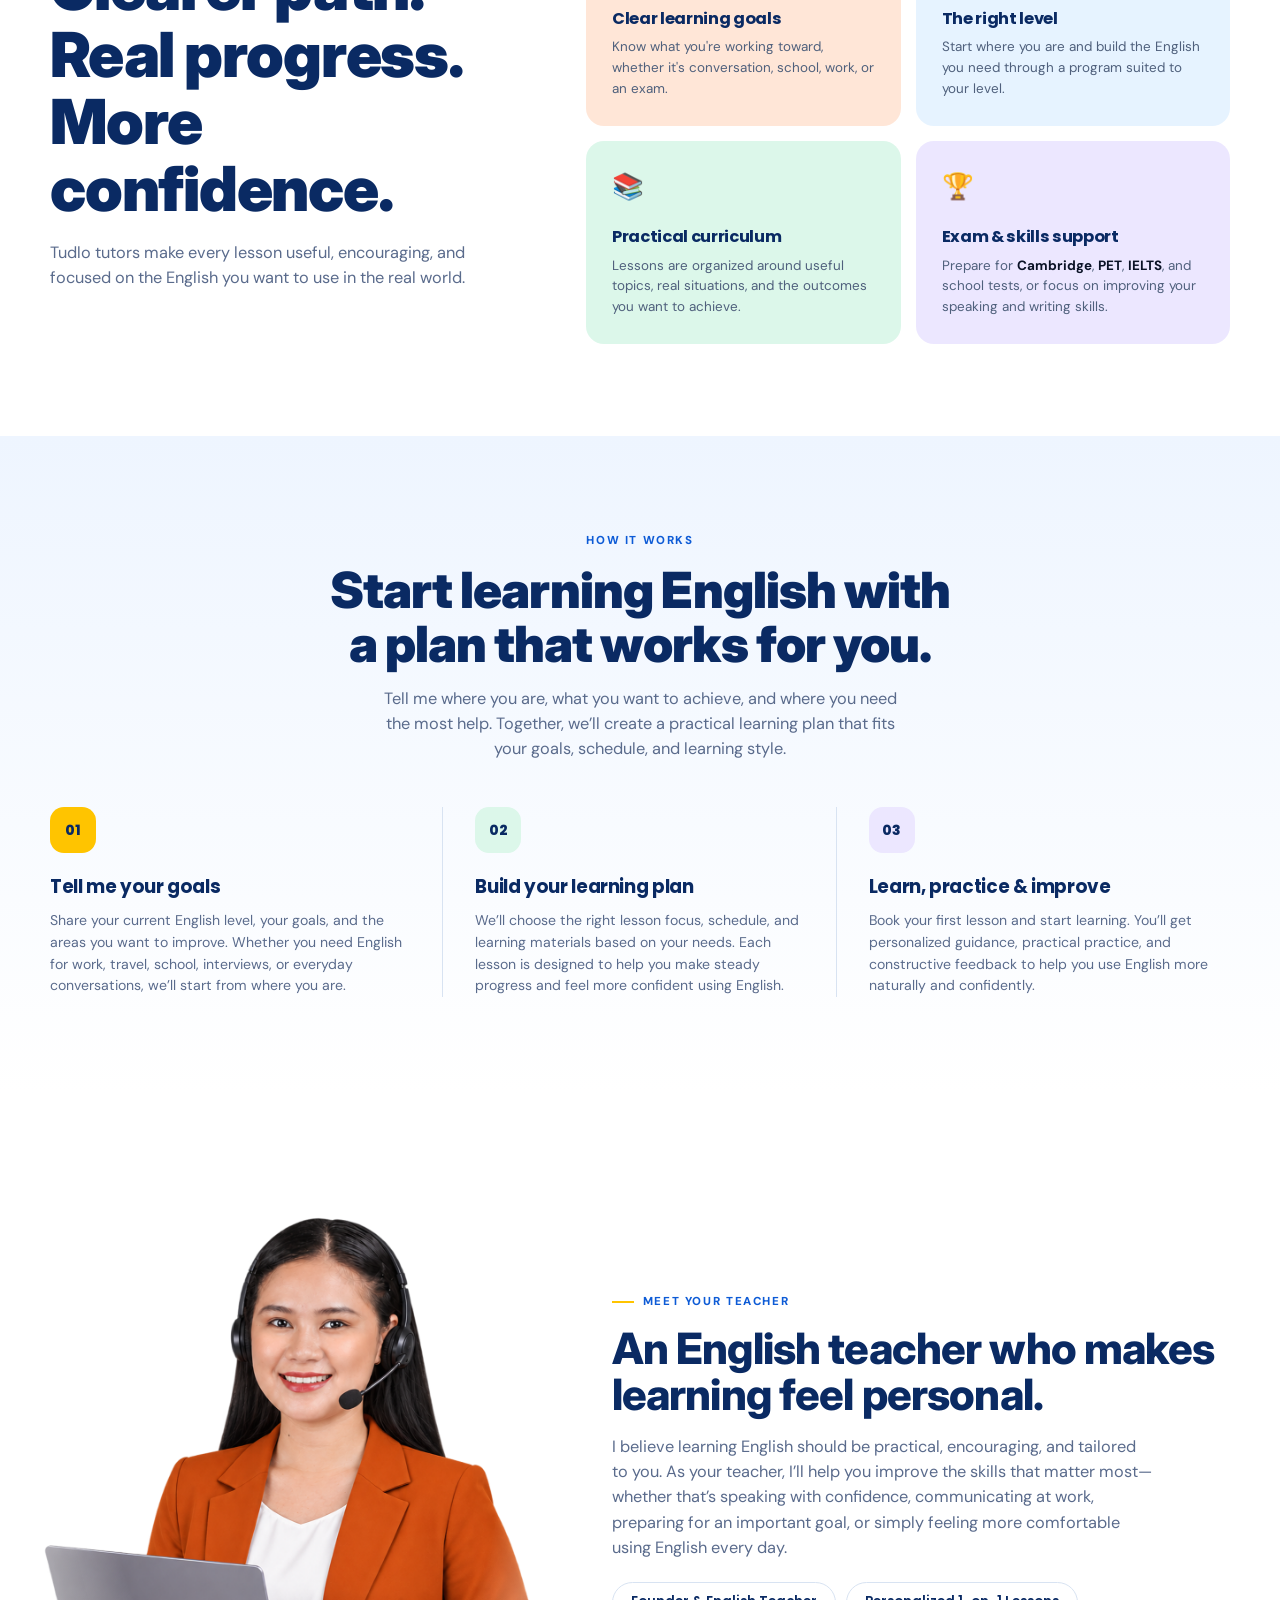
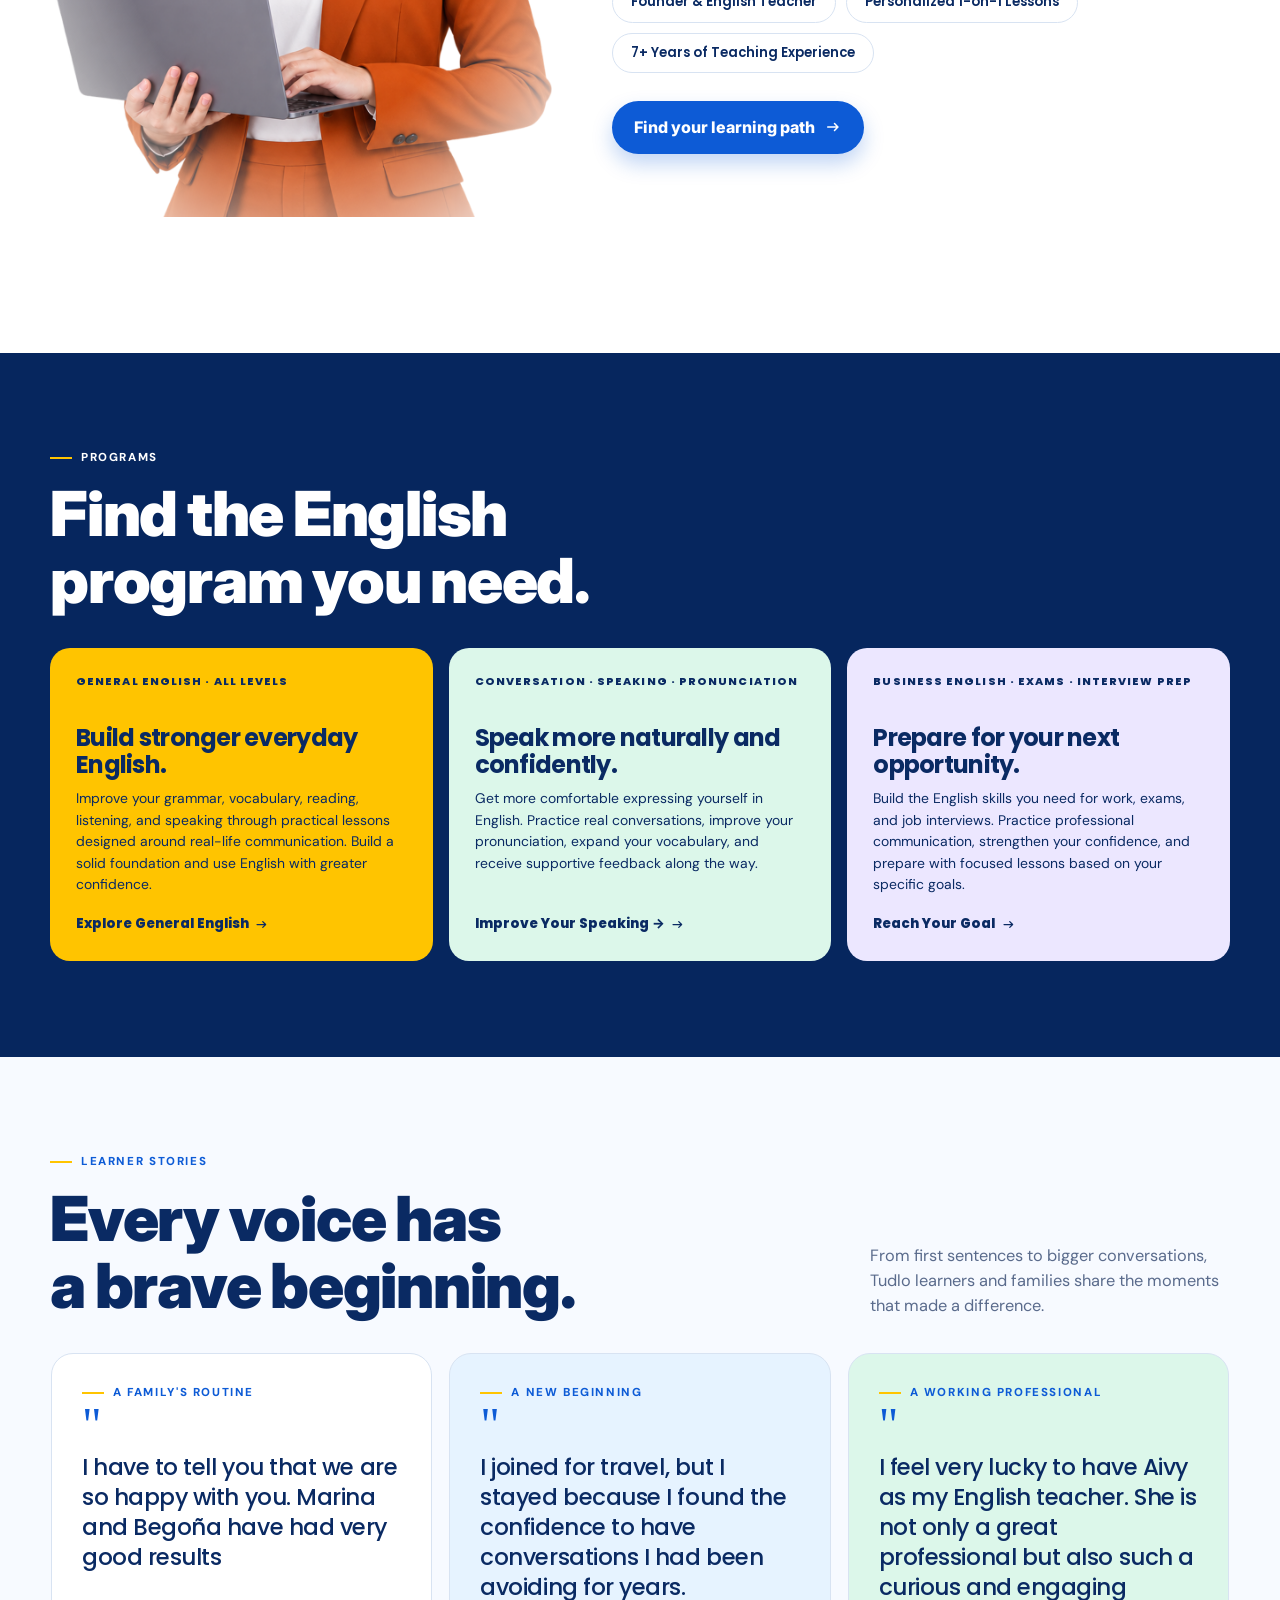
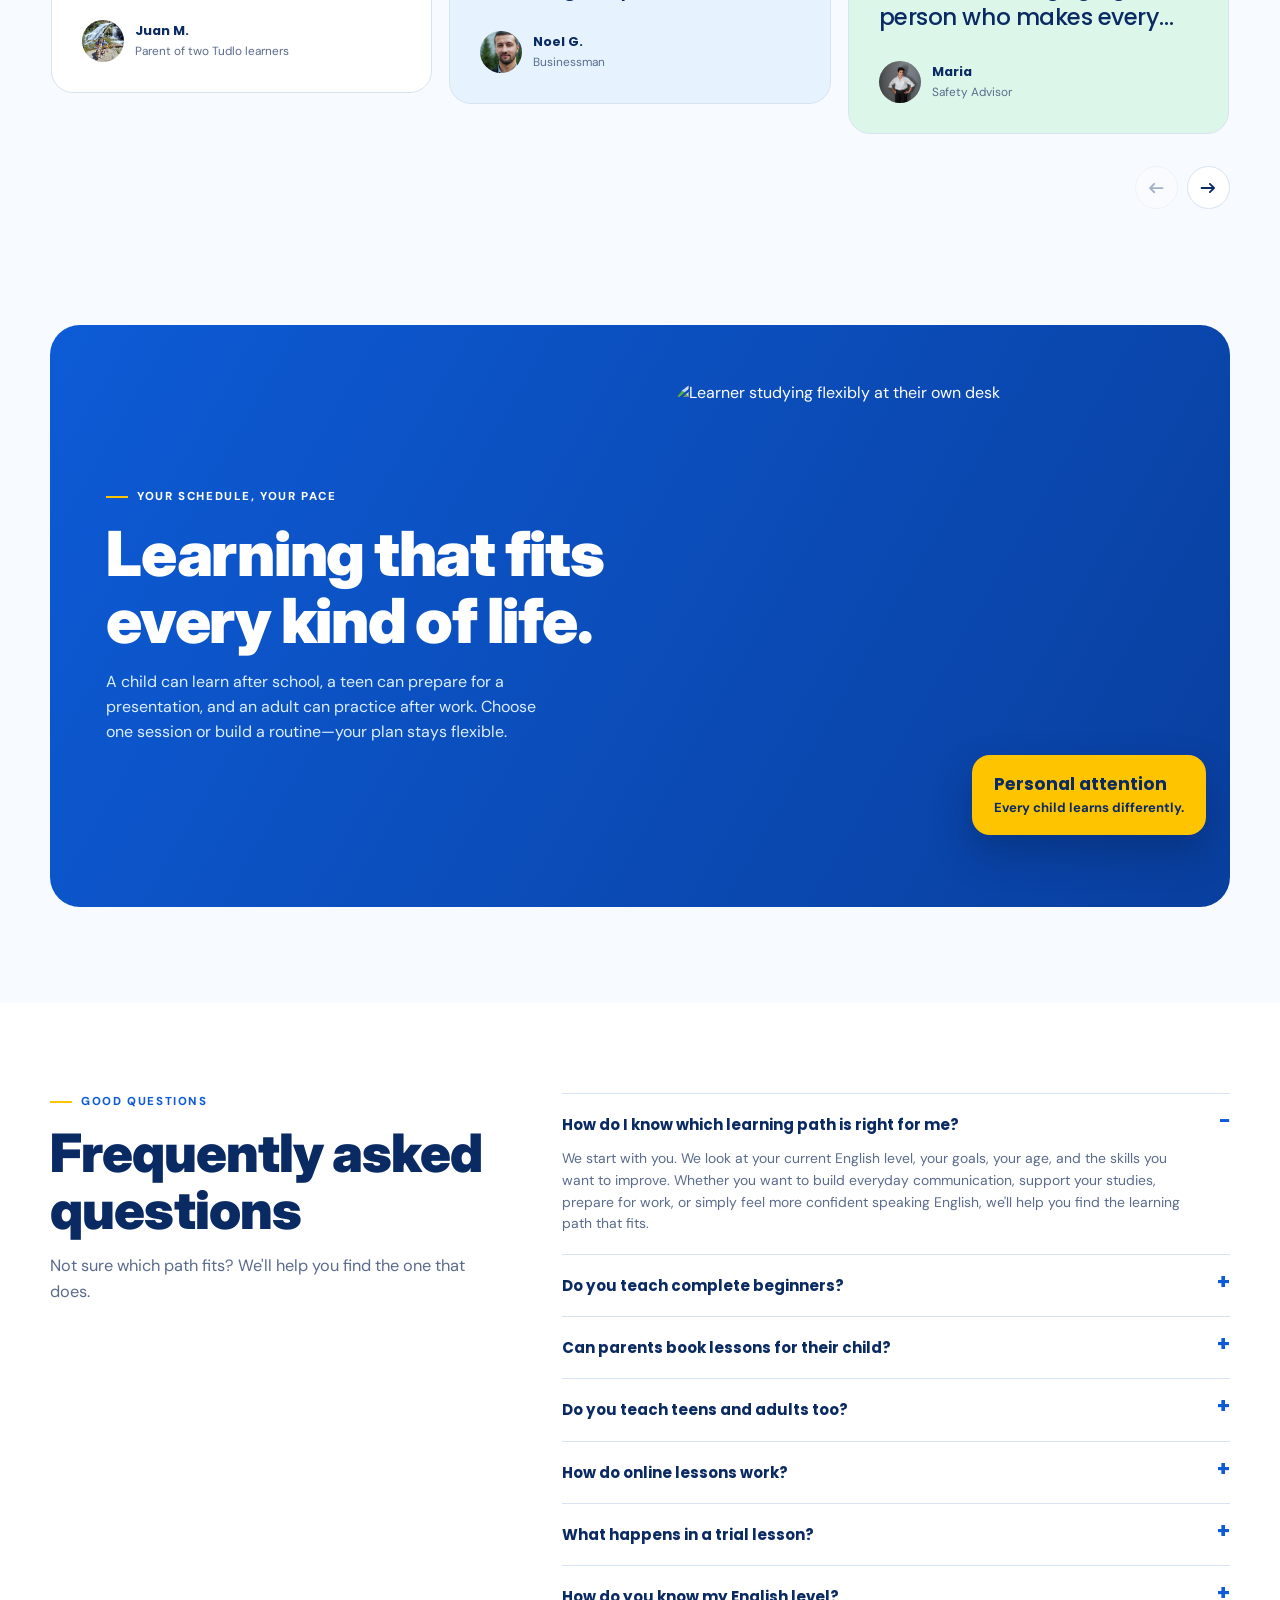
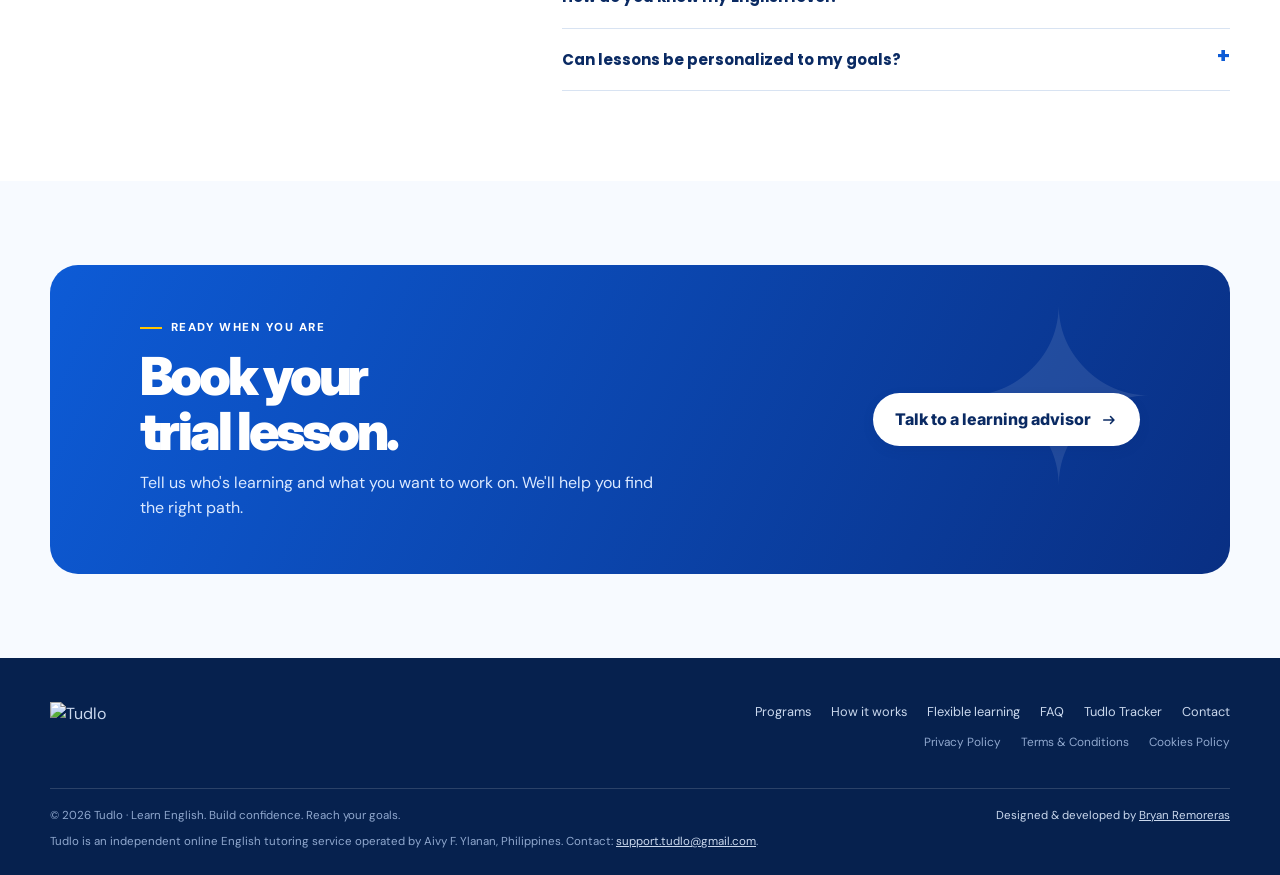
==== commit 9defdf93: "update" ====
--- a/index.html
+++ b/index.html
@@ -652,10 +652,15 @@
       </div>
       <div class="wrap fine">
         <div class="fine-top">
-          <p>© 2026 Tudlo · Learn English. Build confidence. Reach your goals.</p>
+          <p>
+            © 2026 Tudlo · Learn English. Build confidence. Reach your goals.
+          </p>
           <p class="fine-credit">
             Designed &amp; developed by
-            <a href="https://bonax12.github.io/bon-remoreras-portfolio/" target="_blank" rel="noopener"
+            <a
+              href="https://bonax12.github.io/bon-remoreras-portfolio/"
+              target="_blank"
+              rel="noopener"
               >Bryan Remoreras</a
             >
           </p>
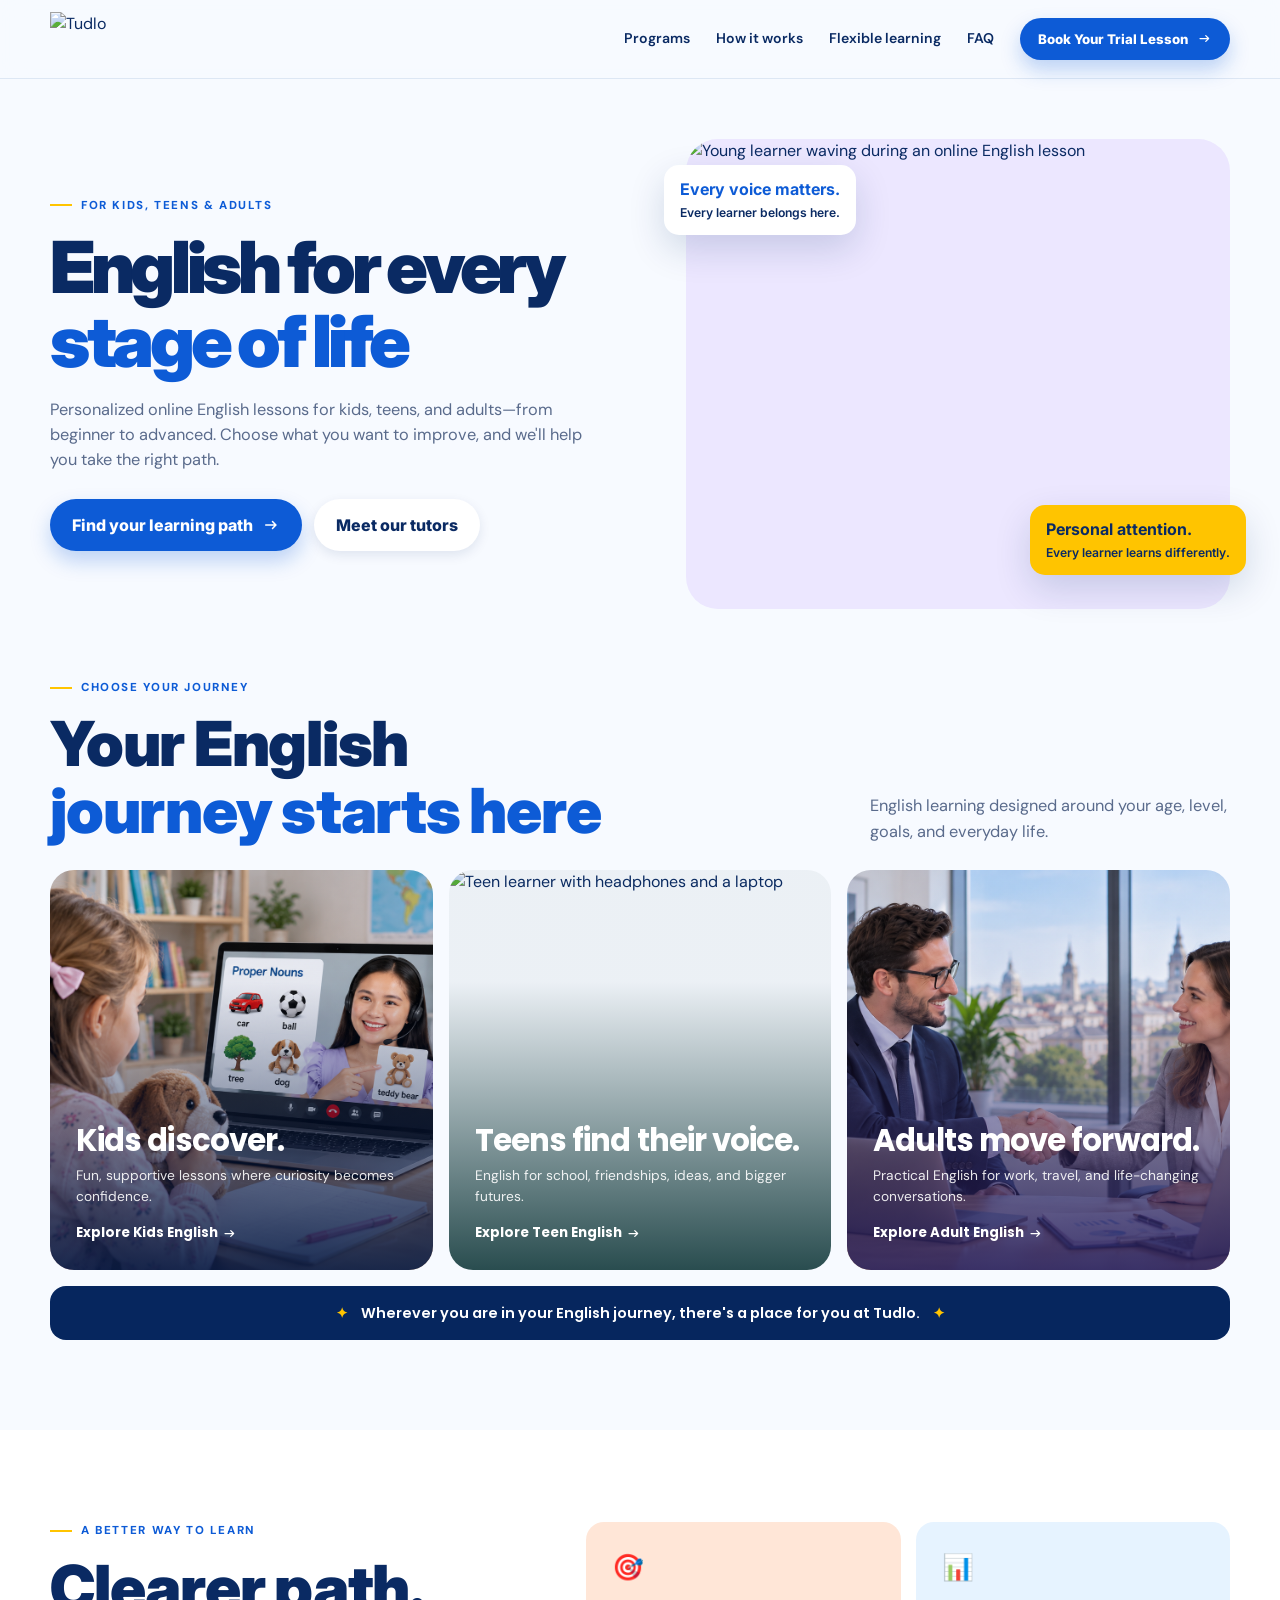
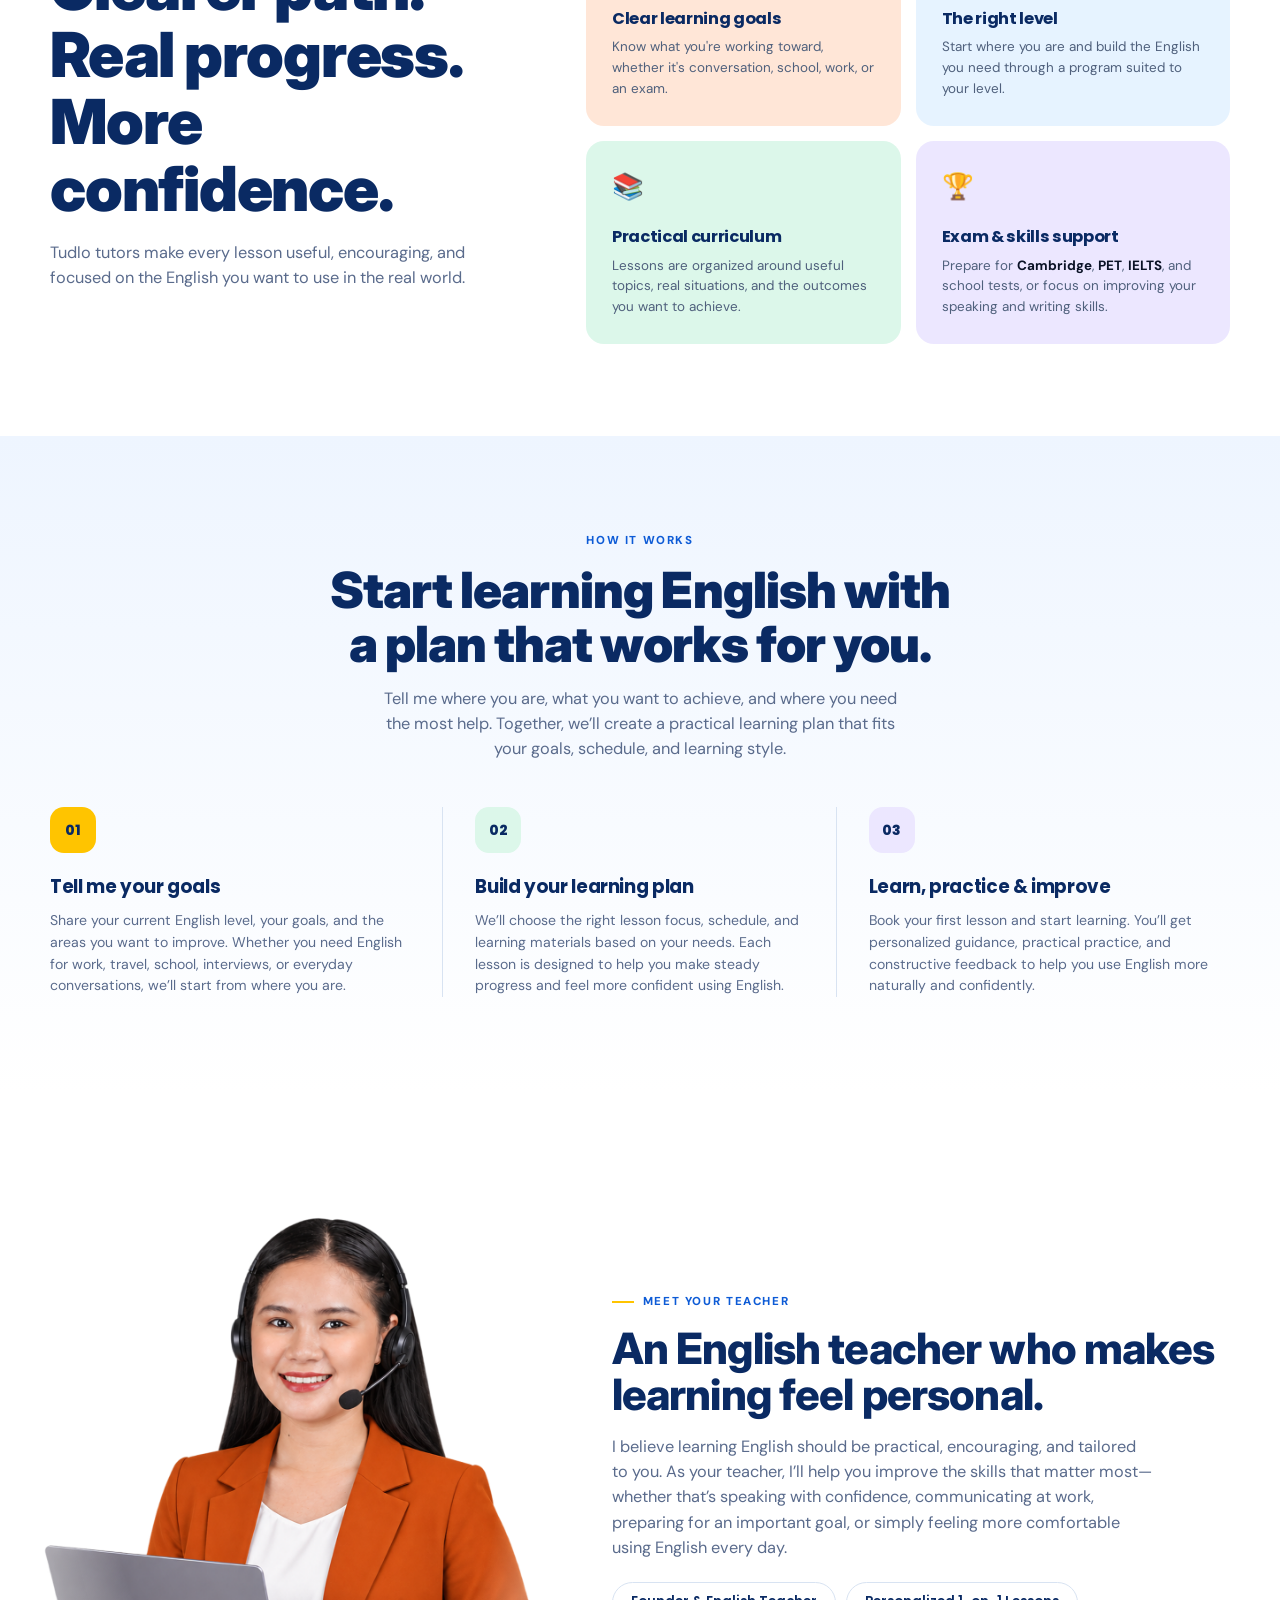
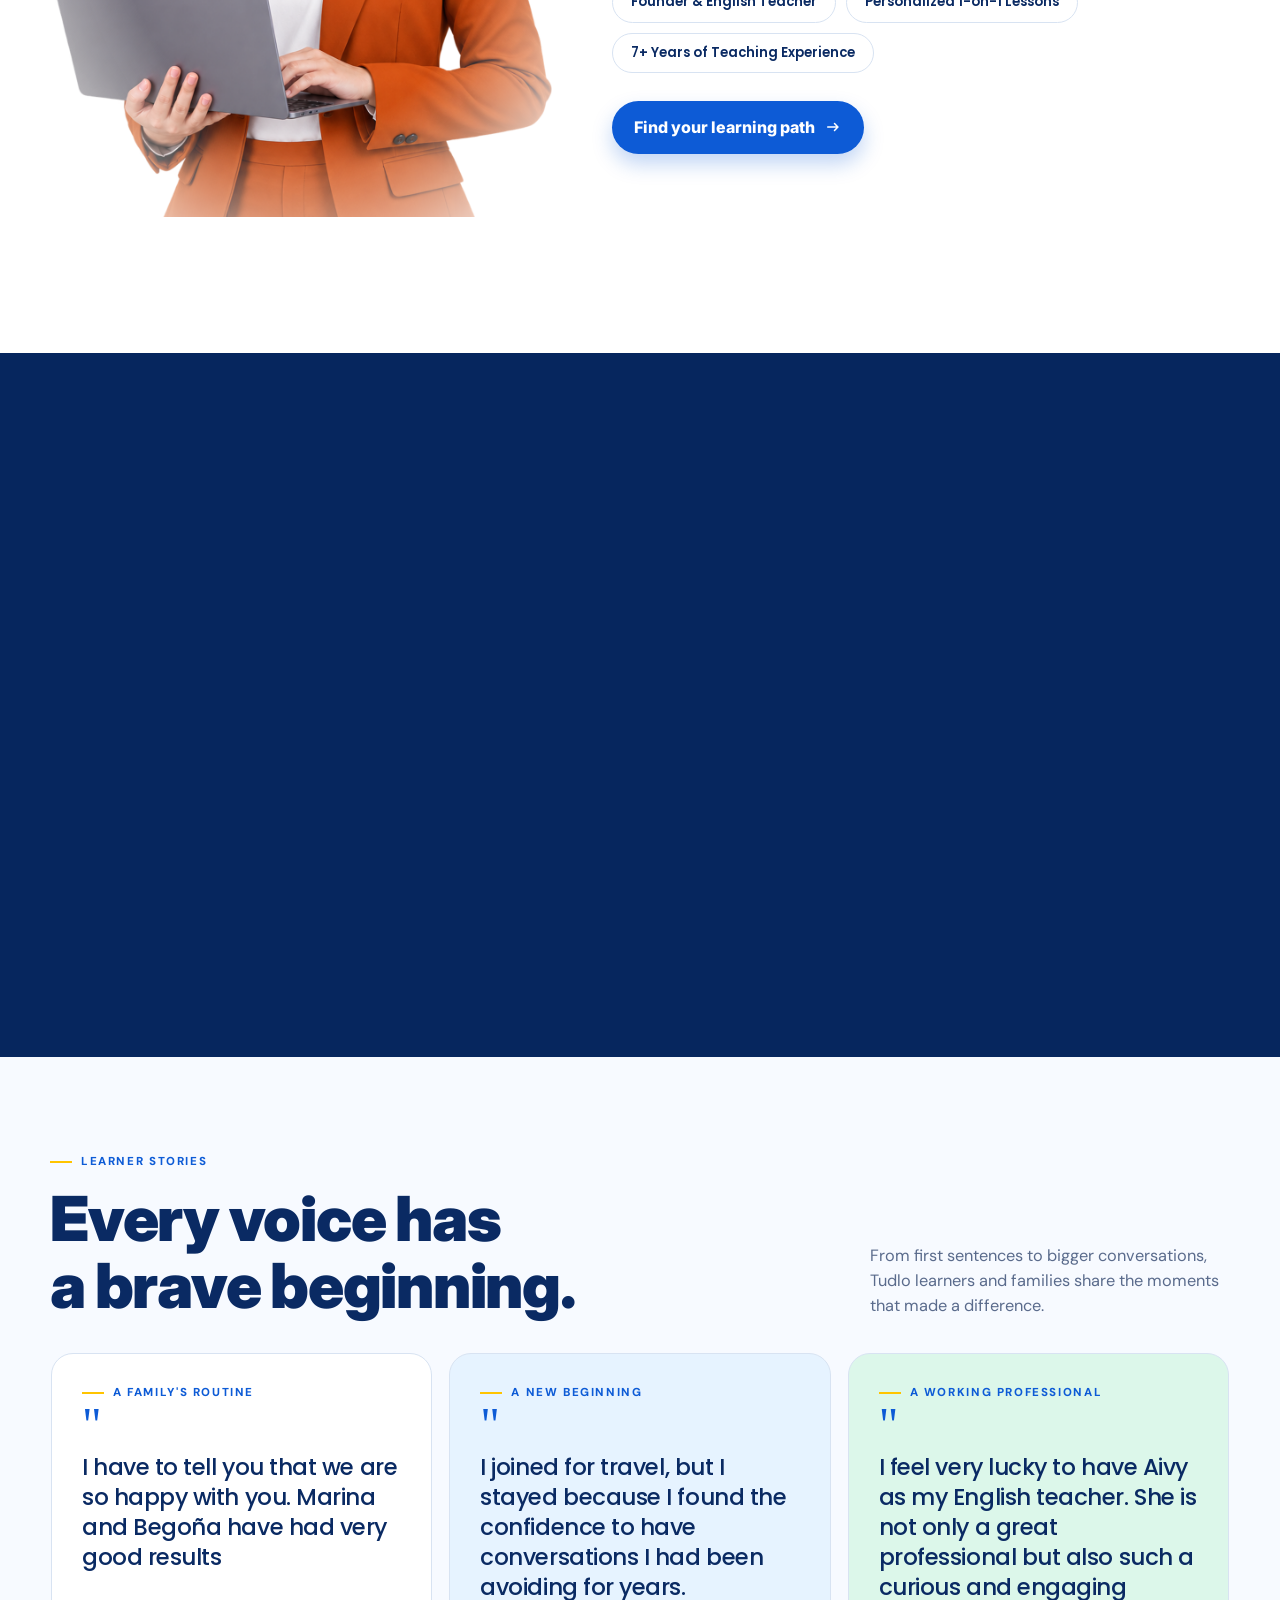
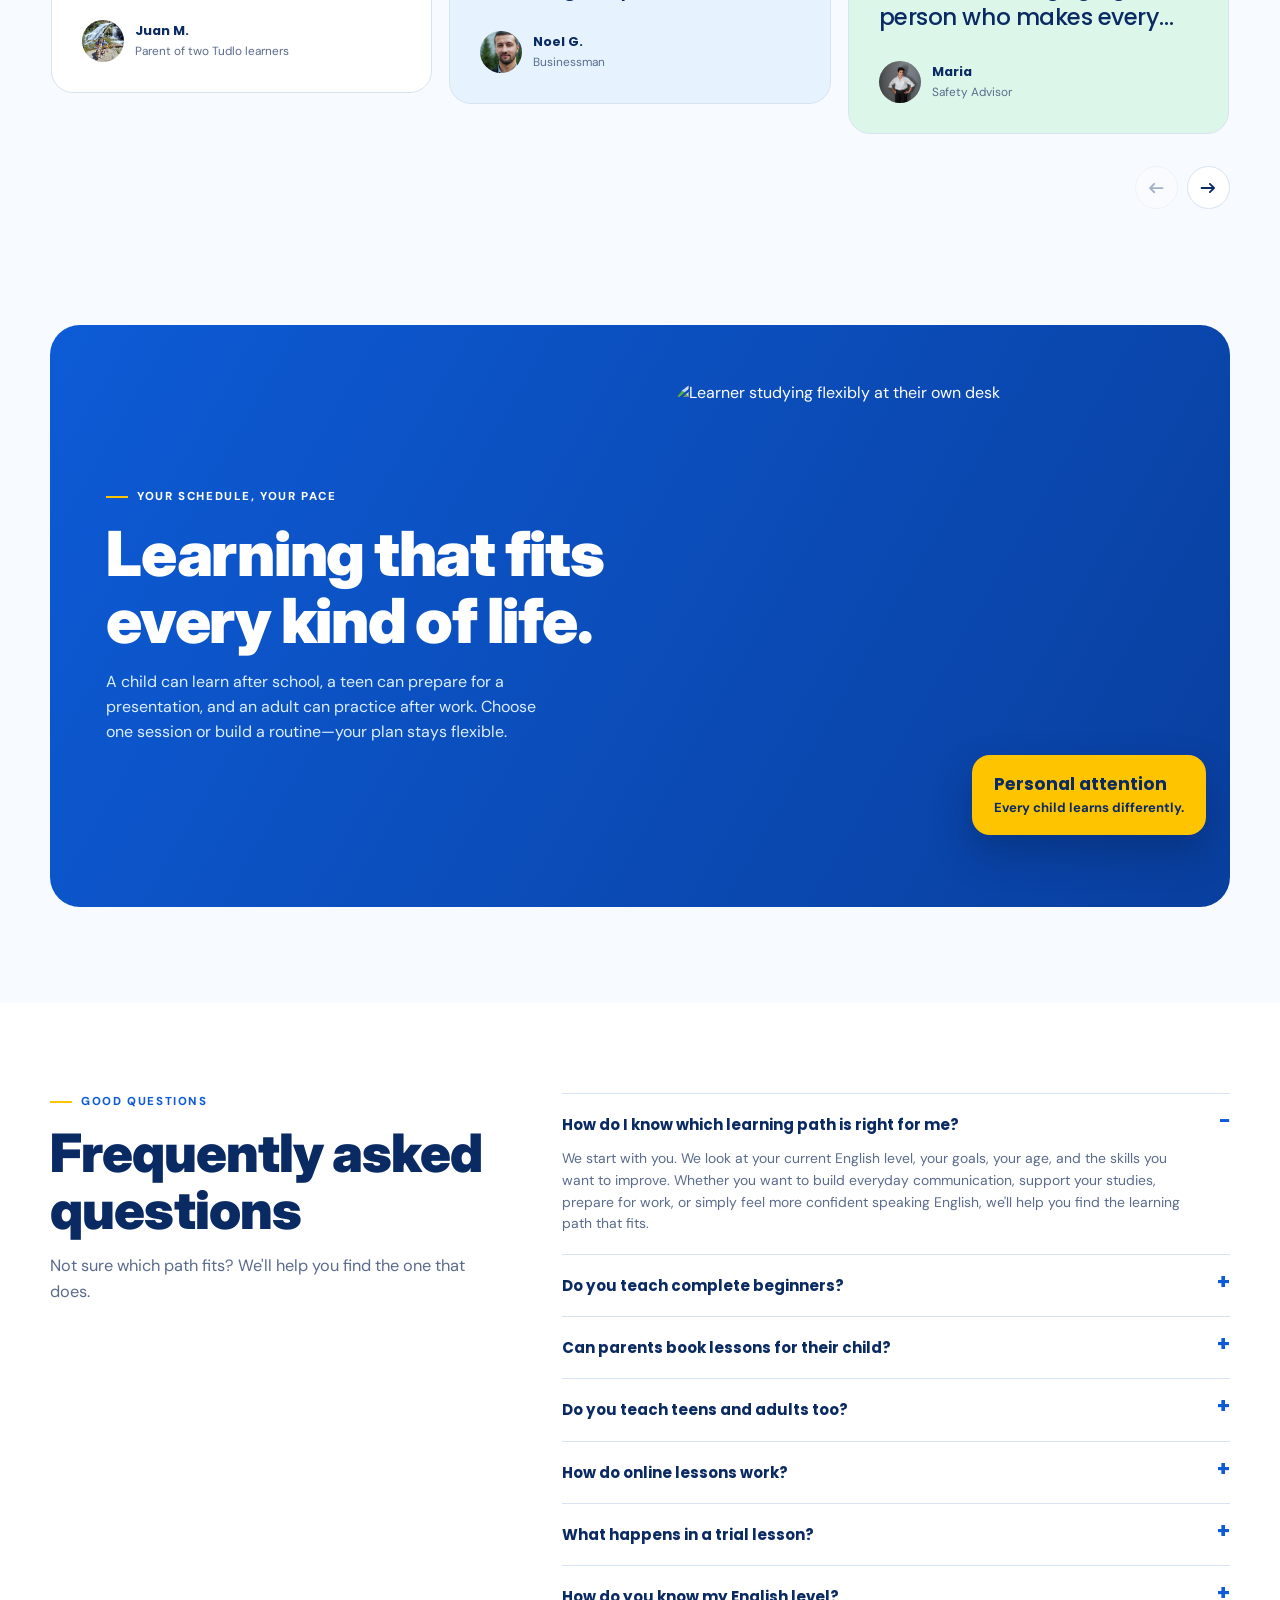
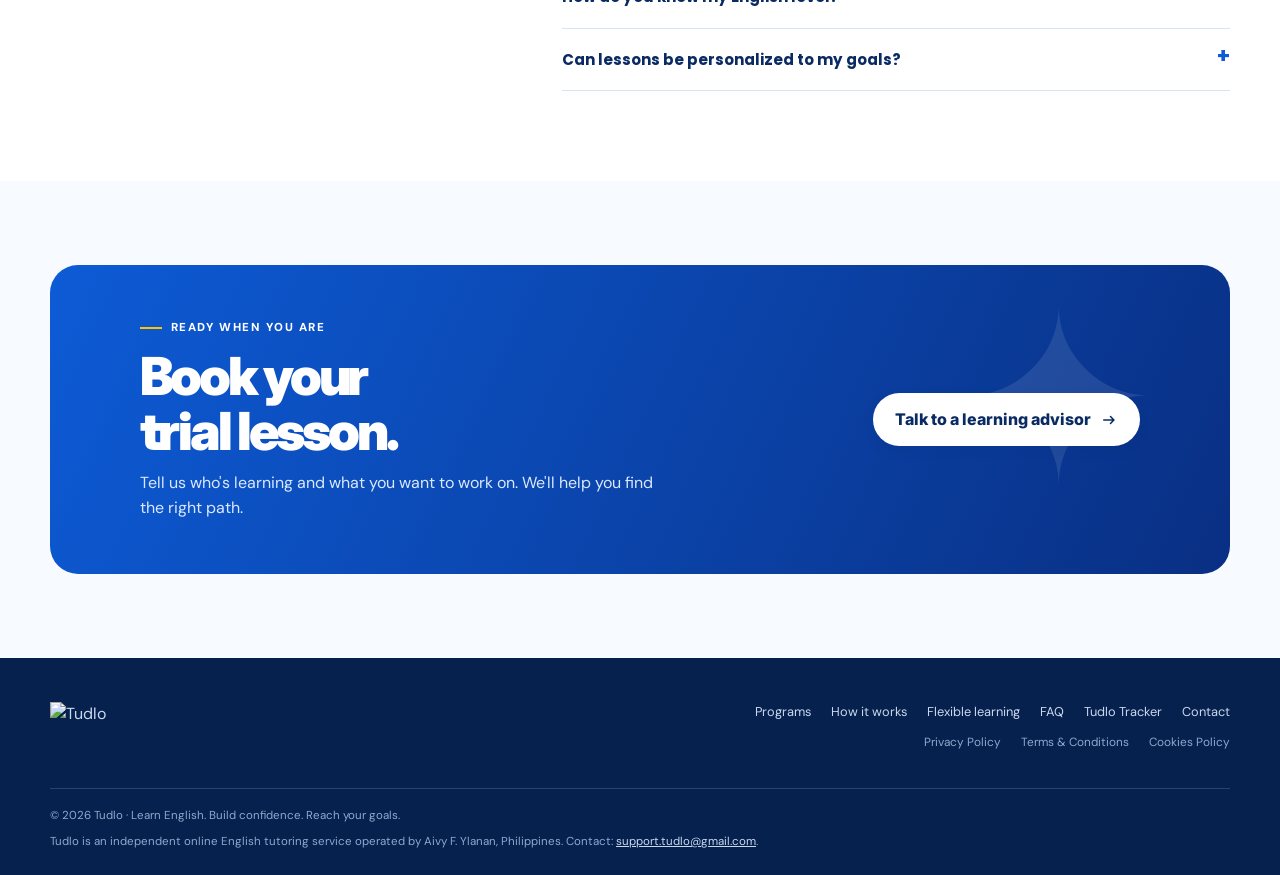
==== commit 377ade30: "Remove designer credit from footer Drops "Designed & developed by Bryan Remoreras" from the footer o" ====
--- a/index.html
+++ b/index.html
@@ -9,6 +9,51 @@
     />
     <title>Tudlo — English for every stage of life</title>
     <link rel="canonical" href="https://tudlo-english.com/" />
+    <!-- Link-preview tags (WhatsApp, Facebook, Telegram, Kakao, X…): they reuse
+         the page's own title, description and hero photo. -->
+    <meta property="og:type" content="website" />
+    <meta property="og:site_name" content="Tudlo" />
+    <meta property="og:title" content="Tudlo — English for every stage of life" />
+    <meta
+      property="og:description"
+      content="Tudlo — personalized online English lessons for kids, teens, and adults, from beginner to advanced."
+    />
+    <meta property="og:url" content="https://tudlo-english.com/" />
+    <meta
+      property="og:image"
+      content="https://tudlo-english.com/assets/images/moderna-sprak-section-1.webp"
+    />
+    <meta property="og:image:width" content="1470" />
+    <meta property="og:image:height" content="1178" />
+    <meta
+      property="og:image:alt"
+      content="Young learner waving during an online English lesson"
+    />
+    <meta name="twitter:card" content="summary_large_image" />
+    <!-- Structured data: tells Google who the site belongs to (name, logo,
+         contact email already shown in the footer). -->
+    <script type="application/ld+json">
+      {
+        "@context": "https://schema.org",
+        "@graph": [
+          {
+            "@type": "Organization",
+            "@id": "https://tudlo-english.com/#organization",
+            "name": "Tudlo",
+            "url": "https://tudlo-english.com/",
+            "logo": "https://tudlo-english.com/assets/logo/tudlo-logo-1.png",
+            "email": "support.tudlo@gmail.com"
+          },
+          {
+            "@type": "WebSite",
+            "@id": "https://tudlo-english.com/#website",
+            "name": "Tudlo",
+            "url": "https://tudlo-english.com/",
+            "publisher": { "@id": "https://tudlo-english.com/#organization" }
+          }
+        ]
+      }
+    </script>
     <link rel="icon" href="assets/logo/tudlo-logo-2.png" />
     <link rel="preconnect" href="https://fonts.googleapis.com" />
     <link rel="preconnect" href="https://fonts.gstatic.com" crossorigin />
@@ -651,20 +696,7 @@
         </div>
       </div>
       <div class="wrap fine">
-        <div class="fine-top">
-          <p>
-            © 2026 Tudlo · Learn English. Build confidence. Reach your goals.
-          </p>
-          <p class="fine-credit">
-            Designed &amp; developed by
-            <a
-              href="https://bonax12.github.io/bon-remoreras-portfolio/"
-              target="_blank"
-              rel="noopener"
-              >Bryan Remoreras</a
-            >
-          </p>
-        </div>
+        <p>© 2026 Tudlo · Learn English. Build confidence. Reach your goals.</p>
         <p>
           Tudlo is an independent online English tutoring service operated by
           Aivy F. Ylanan, Philippines. Contact:
--- a/assets/css/styles.css
+++ b/assets/css/styles.css
@@ -1417,22 +1417,6 @@
 .fine p + p {
   margin-top: 8px;
 }
-/* Copyright on the left, design credit on the right; stacks when narrow. */
-.fine-top {
-  display: flex;
-  flex-wrap: wrap;
-  justify-content: space-between;
-  gap: 6px 20px;
-}
-.fine-top p + p {
-  margin-top: 0;
-}
-.fine-top + p {
-  margin-top: 8px;
-}
-.fine-credit {
-  color: #cad8ed;
-}
 .fine a {
   color: #cad8ed;
   text-decoration: underline;
